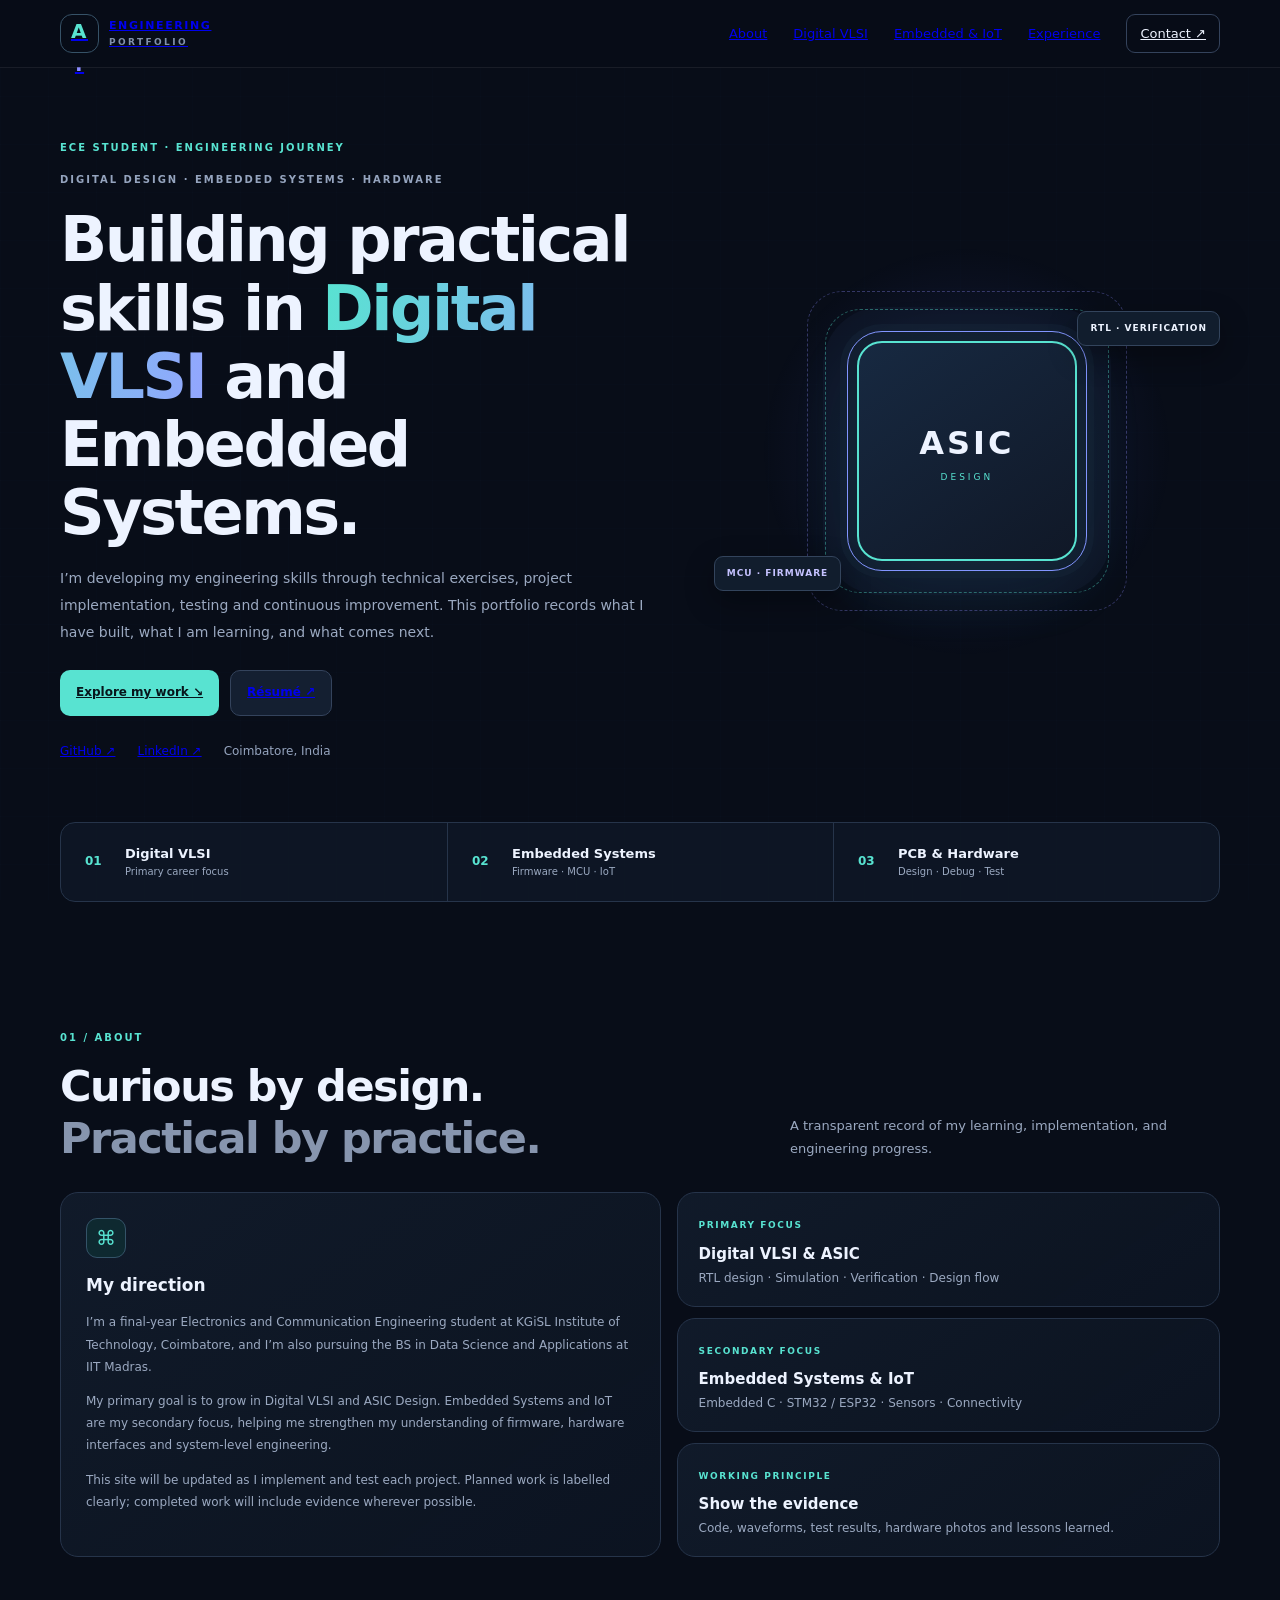
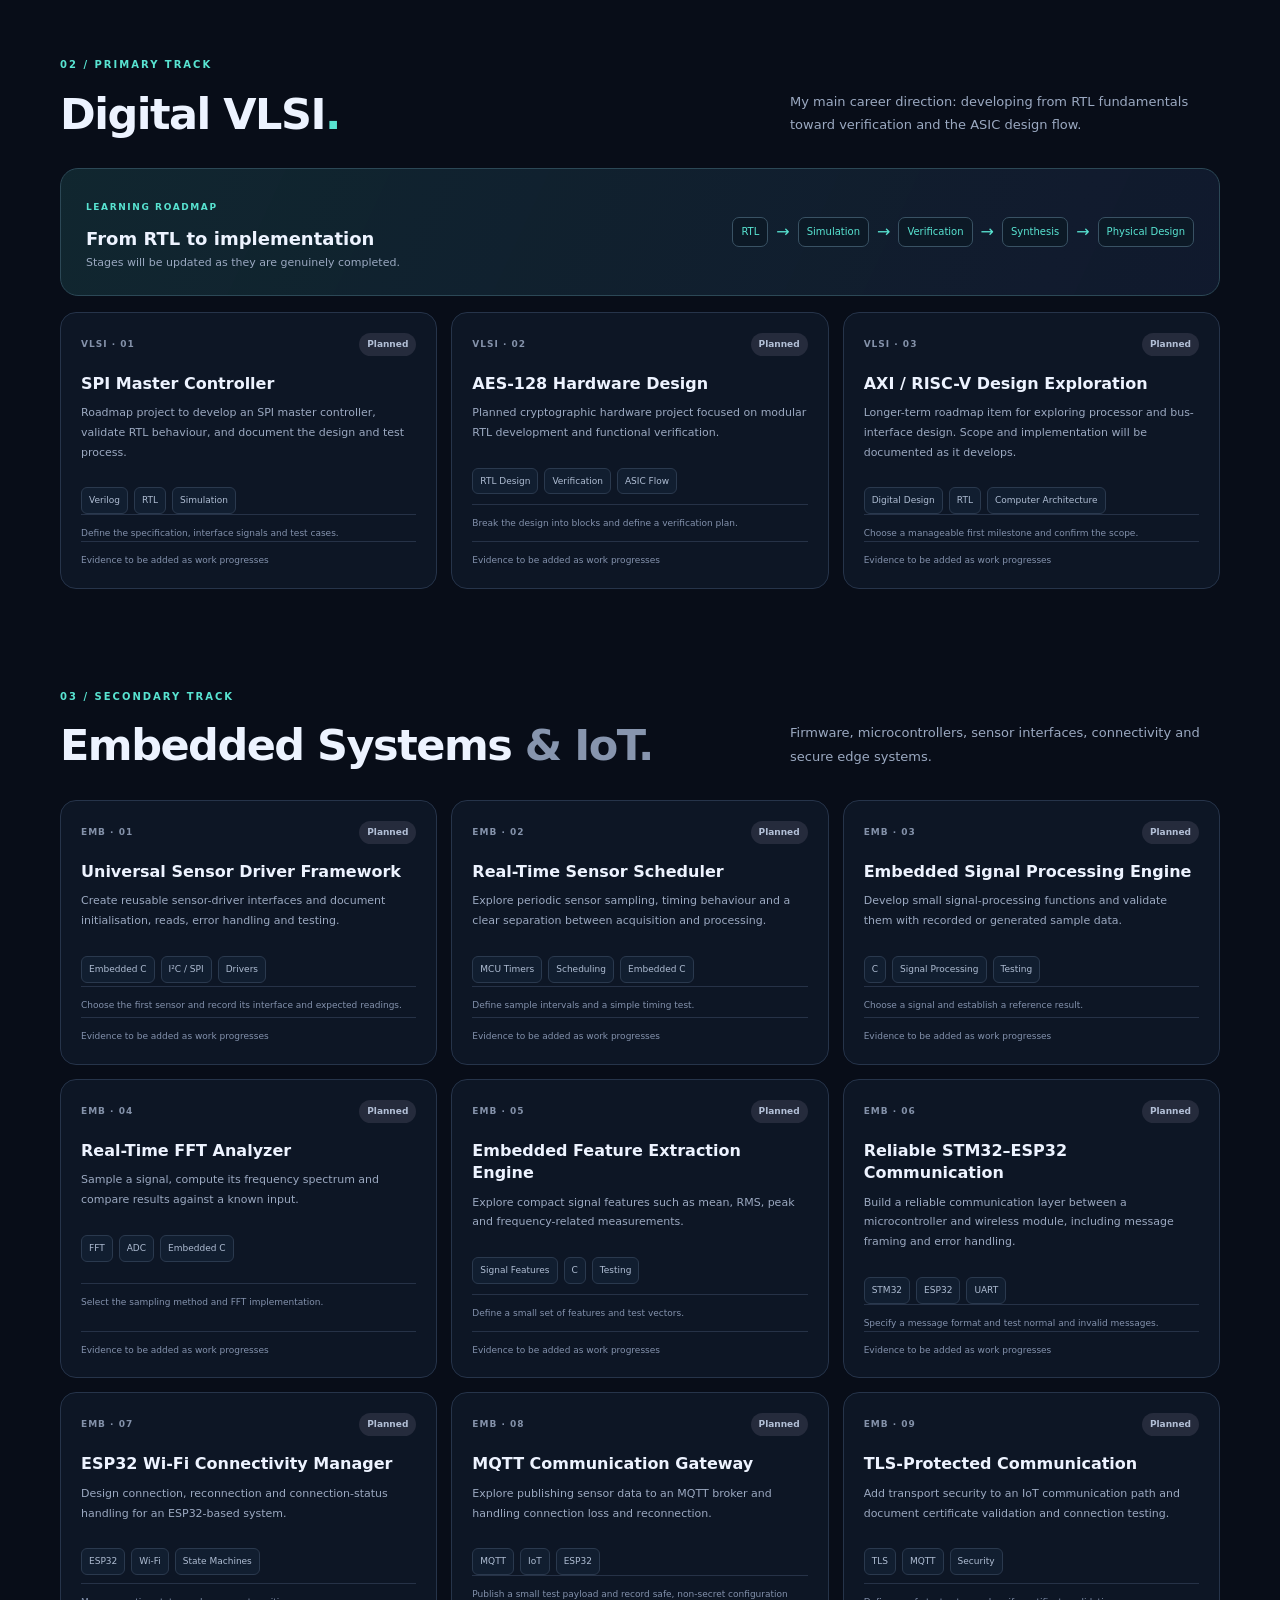
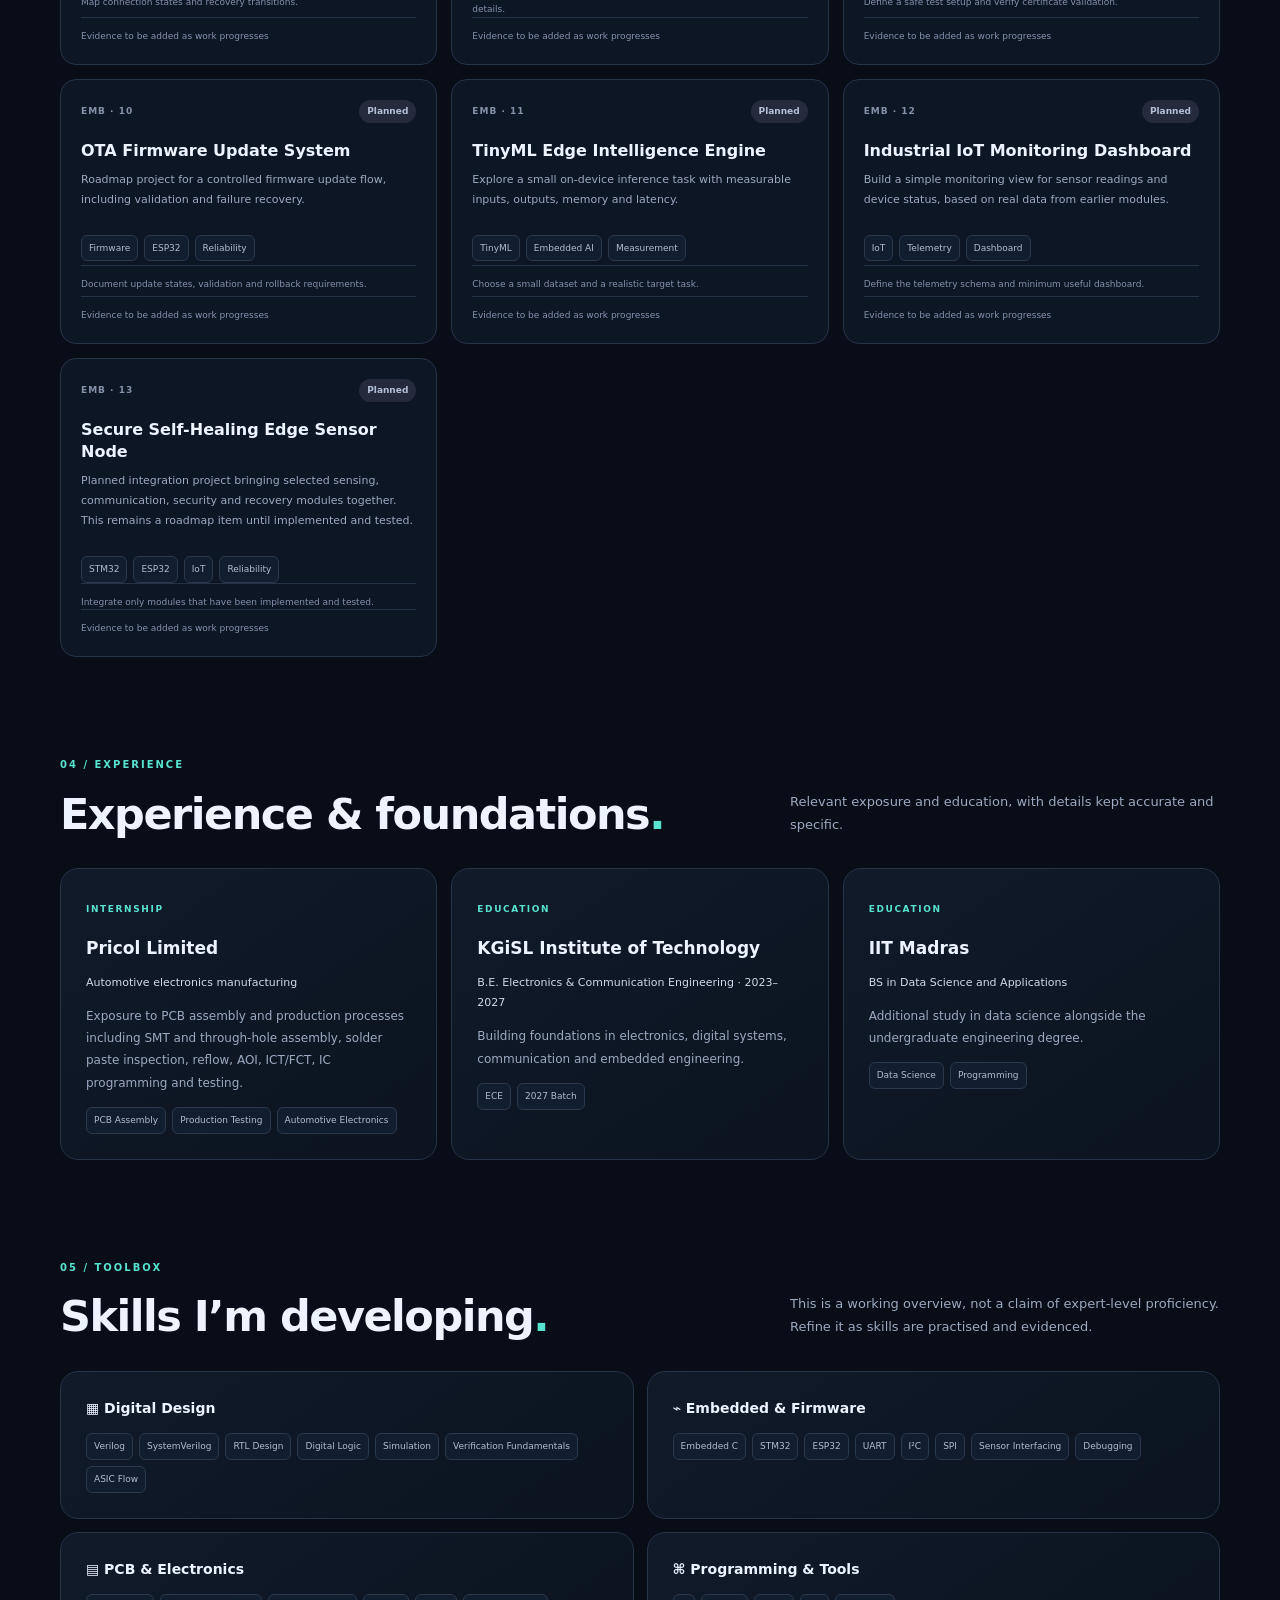
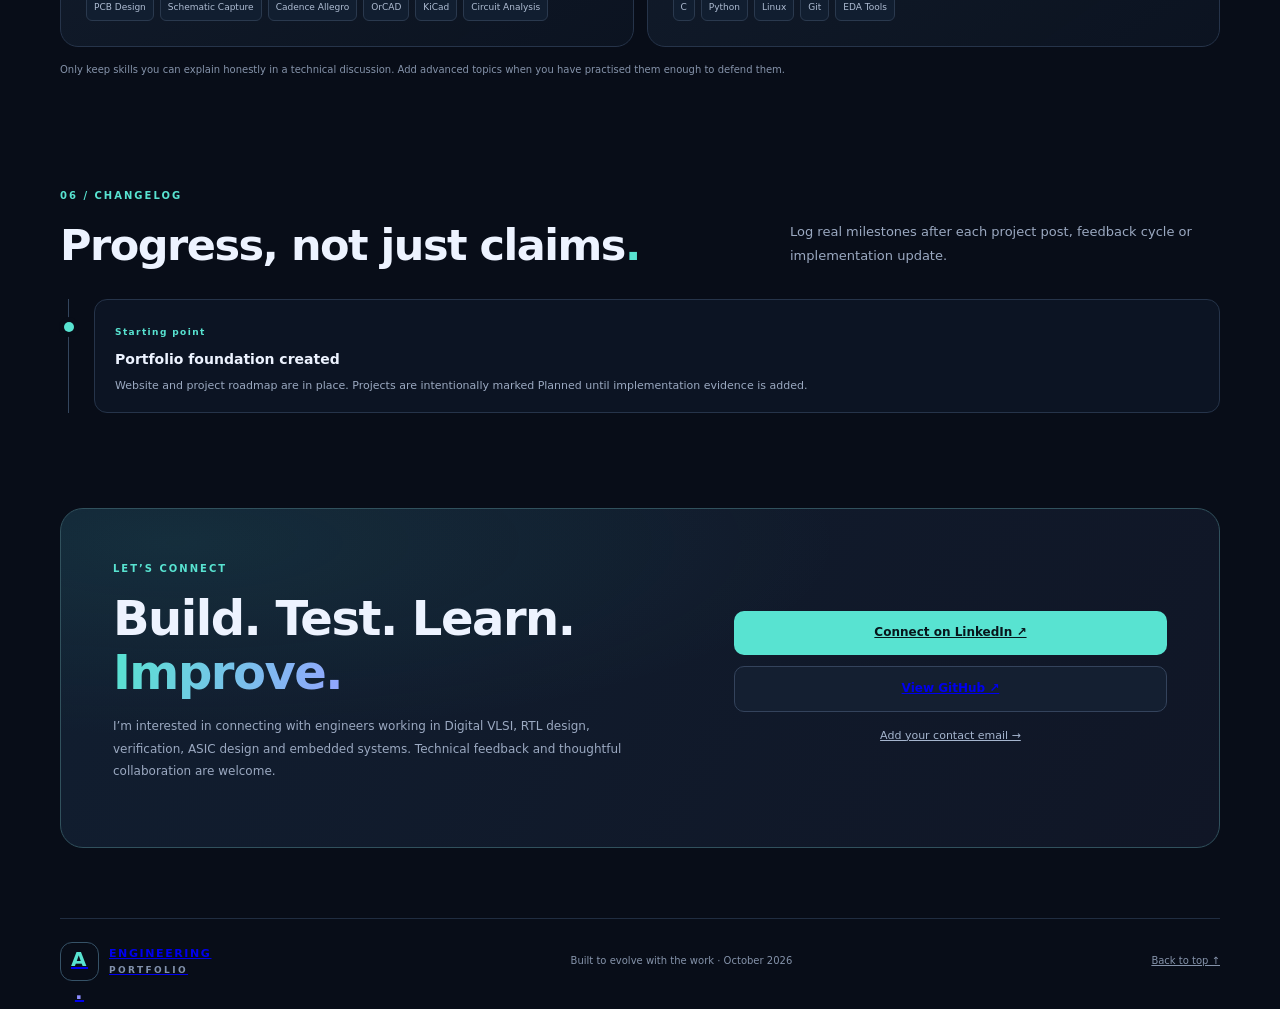
==== index.html @ c4300332 "Add files via upload" ====
<!doctype html>
<html lang="en">
<head>
<meta charset="utf-8"><meta name="viewport" content="width=device-width, initial-scale=1">
<meta name="description" content="Engineering portfolio focused on Digital VLSI, ASIC design, Embedded Systems and IoT.">
<meta name="theme-color" content="#080d18"><title>Engineering Portfolio | Digital VLSI & Embedded Systems</title>
<link rel="stylesheet" href="styles.css">
</head>
<body>
<div class="grid-bg"></div>
<header class="header"><a class="brand" href="#home"><span class="logo">A<span>.</span></span><span>ENGINEERING<small>PORTFOLIO</small></span></a>
<button id="menuToggle" aria-label="Toggle navigation">☰</button><nav id="nav"><a href="#about">About</a><a href="#vlsi">Digital VLSI</a><a href="#embedded">Embedded & IoT</a><a href="#experience">Experience</a><a href="#contact" class="nav-cta">Contact ↗</a></nav></header>
<main>
<section class="hero wrap" id="home"><div><p class="eyebrow">ECE STUDENT · ENGINEERING JOURNEY</p><p class="kicker">DIGITAL DESIGN · EMBEDDED SYSTEMS · HARDWARE</p>
<h1>Building practical skills in <em>Digital VLSI</em> and Embedded Systems.</h1>
<p class="lead">I’m developing my engineering skills through technical exercises, project implementation, testing and continuous improvement. This portfolio records what I have built, what I am learning, and what comes next.</p>
<div class="actions"><a class="btn primary" href="#vlsi">Explore my work ↘</a><a class="btn secondary" id="resume" href="#">Résumé ↗</a></div>
<div class="links"><a id="github" href="#">GitHub ↗</a><a id="linkedin" href="#">LinkedIn ↗</a><span>Coimbatore, India</span></div></div>
<div class="chip-art"><div class="halo"></div><div class="chip"><span>ASIC</span><small>DESIGN</small></div><i class="float f1">RTL · VERIFICATION</i><i class="float f2">MCU · FIRMWARE</i></div></section>
<section class="focus wrap"><div><b>01</b><strong>Digital VLSI</strong><small>Primary career focus</small></div><div><b>02</b><strong>Embedded Systems</strong><small>Firmware · MCU · IoT</small></div><div><b>03</b><strong>PCB & Hardware</strong><small>Design · Debug · Test</small></div></section>
<section class="section wrap" id="about"><div class="heading"><div><p class="eyebrow">01 / ABOUT</p><h2>Curious by design.<br><span>Practical by practice.</span></h2></div><p>A transparent record of my learning, implementation, and engineering progress.</p></div>
<div class="about-grid"><article class="panel"><div class="icon">⌘</div><h3>My direction</h3><p>I’m a final-year Electronics and Communication Engineering student at KGiSL Institute of Technology, Coimbatore, and I’m also pursuing the BS in Data Science and Applications at IIT Madras.</p><p>My primary goal is to grow in Digital VLSI and ASIC Design. Embedded Systems and IoT are my secondary focus, helping me strengthen my understanding of firmware, hardware interfaces and system-level engineering.</p><p>This site will be updated as I implement and test each project. Planned work is labelled clearly; completed work will include evidence wherever possible.</p></article>
<div class="stack"><article class="panel mini"><small>PRIMARY FOCUS</small><h3>Digital VLSI & ASIC</h3><p>RTL design · Simulation · Verification · Design flow</p></article><article class="panel mini"><small>SECONDARY FOCUS</small><h3>Embedded Systems & IoT</h3><p>Embedded C · STM32 / ESP32 · Sensors · Connectivity</p></article><article class="panel mini"><small>WORKING PRINCIPLE</small><h3>Show the evidence</h3><p>Code, waveforms, test results, hardware photos and lessons learned.</p></article></div></div></section>
<section class="section wrap" id="vlsi"><div class="heading"><div><p class="eyebrow">02 / PRIMARY TRACK</p><h2>Digital VLSI<span class="accent">.</span></h2></div><p>My main career direction: developing from RTL fundamentals toward verification and the ASIC design flow.</p></div>
<div class="banner"><div><small>LEARNING ROADMAP</small><h3>From RTL to implementation</h3><p>Stages will be updated as they are genuinely completed.</p></div><div class="flow"><span>RTL</span> → <span>Simulation</span> → <span>Verification</span> → <span>Synthesis</span> → <span>Physical Design</span></div></div><div class="cards" id="vlsiProjects"></div></section>
<section class="section wrap" id="embedded"><div class="heading"><div><p class="eyebrow">03 / SECONDARY TRACK</p><h2>Embedded Systems <span>& IoT.</span></h2></div><p>Firmware, microcontrollers, sensor interfaces, connectivity and secure edge systems.</p></div><div class="cards" id="embeddedProjects"></div></section>
<section class="section wrap" id="experience"><div class="heading"><div><p class="eyebrow">04 / EXPERIENCE</p><h2>Experience & foundations<span class="accent">.</span></h2></div><p>Relevant exposure and education, with details kept accurate and specific.</p></div>
<div class="cards experience"><article class="panel"><small class="tagline">INTERNSHIP</small><h3>Pricol Limited</h3><p class="role">Automotive electronics manufacturing</p><p>Exposure to PCB assembly and production processes including SMT and through-hole assembly, solder paste inspection, reflow, AOI, ICT/FCT, IC programming and testing.</p><div class="tags"><span>PCB Assembly</span><span>Production Testing</span><span>Automotive Electronics</span></div></article>
<article class="panel"><small class="tagline">EDUCATION</small><h3>KGiSL Institute of Technology</h3><p class="role">B.E. Electronics & Communication Engineering · 2023–2027</p><p>Building foundations in electronics, digital systems, communication and embedded engineering.</p><div class="tags"><span>ECE</span><span>2027 Batch</span></div></article>
<article class="panel"><small class="tagline">EDUCATION</small><h3>IIT Madras</h3><p class="role">BS in Data Science and Applications</p><p>Additional study in data science alongside the undergraduate engineering degree.</p><div class="tags"><span>Data Science</span><span>Programming</span></div></article></div></section>
<section class="section wrap" id="skills"><div class="heading"><div><p class="eyebrow">05 / TOOLBOX</p><h2>Skills I’m developing<span class="accent">.</span></h2></div><p>This is a working overview, not a claim of expert-level proficiency. Refine it as skills are practised and evidenced.</p></div>
<div class="skills"><article class="panel"><h3>▦ Digital Design</h3><div class="tags"><span>Verilog</span><span>SystemVerilog</span><span>RTL Design</span><span>Digital Logic</span><span>Simulation</span><span>Verification Fundamentals</span><span>ASIC Flow</span></div></article><article class="panel"><h3>⌁ Embedded & Firmware</h3><div class="tags"><span>Embedded C</span><span>STM32</span><span>ESP32</span><span>UART</span><span>I²C</span><span>SPI</span><span>Sensor Interfacing</span><span>Debugging</span></div></article><article class="panel"><h3>▤ PCB & Electronics</h3><div class="tags"><span>PCB Design</span><span>Schematic Capture</span><span>Cadence Allegro</span><span>OrCAD</span><span>KiCad</span><span>Circuit Analysis</span></div></article><article class="panel"><h3>⌘ Programming & Tools</h3><div class="tags"><span>C</span><span>Python</span><span>Linux</span><span>Git</span><span>EDA Tools</span></div></article></div><p class="note">Only keep skills you can explain honestly in a technical discussion. Add advanced topics when you have practised them enough to defend them.</p></section>
<section class="section wrap" id="updates"><div class="heading"><div><p class="eyebrow">06 / CHANGELOG</p><h2>Progress, not just claims<span class="accent">.</span></h2></div><p>Log real milestones after each project post, feedback cycle or implementation update.</p></div><div id="timeline" class="timeline"></div></section>
<section class="wrap contact" id="contact"><div><p class="eyebrow">LET’S CONNECT</p><h2>Build. Test. Learn.<br><em>Improve.</em></h2><p>I’m interested in connecting with engineers working in Digital VLSI, RTL design, verification, ASIC design and embedded systems. Technical feedback and thoughtful collaboration are welcome.</p></div><div class="contact-actions"><a class="btn primary" id="contactLinkedin" href="#">Connect on LinkedIn ↗</a><a class="btn secondary" id="contactGithub" href="#">View GitHub ↗</a><a id="email" href="#">Add your contact email →</a></div></section>
</main><footer class="footer wrap"><a class="brand" href="#home"><span class="logo">A<span>.</span></span><span>ENGINEERING<small>PORTFOLIO</small></span></a><p>Built to evolve with the work · <span id="lastUpdated">October 2026</span></p><a href="#home">Back to top ↑</a></footer>
<script src="data.js"></script><script src="script.js"></script></body></html>
---- styles.css ----
:root{--bg:#080d18;--panel:#101827;--line:#26344a;--text:#edf3ff;--muted:#9ba9c1;--teal:#58e3d1;--purple:#8c8cff;--max:1160px}*{box-sizing:border-box}html{scroll-behavior:smooth;scroll-padding-top:85px}body{margin:0;background:var(--bg);color:var(--text);font-family:Inter,system-ui,-apple-system,"Segoe UI",sans-serif;line-height:1.65}.grid-bg{position:fixed;inset:0;z-index:-1;opacity:.16;pointer-events:none;background-image:linear-gradient(#6b89b41c 1px,transparent 1px),linear-gradient(90deg,#6b89b41c 1px,transparent 1px);background-size:48px 48px}.wrap{width:min(var(--max),calc(100% - 48px));margin:auto}.header{position:sticky;top:0;z-index:9;display:flex;justify-content:space-between;align-items:center;padding:14px max(24px,calc((100vw - var(--max))/2));background:#080d18e8;backdrop-filter:blur(16px);border-bottom:1px solid #ffffff12}.brand{display:flex;align-items:center;gap:10px;font-size:11px;font-weight:850;letter-spacing:1.6px}.brand small{display:block;font-size:9px;color:#8291ac;letter-spacing:2.4px}.logo{display:grid;place-items:center;width:39px;height:39px;border:1px solid #365267;border-radius:12px;color:var(--teal);font-size:20px}.logo span{color:var(--purple)}nav{display:flex;align-items:center;gap:26px;font-size:13px;color:#b7c3d8}nav a:hover,.links a:hover{color:var(--teal)}.nav-cta{border:1px solid #34435c;padding:8px 13px;border-radius:9px;color:var(--text)}#menuToggle{display:none;background:transparent;color:white;border:1px solid var(--line);padding:7px 10px;border-radius:8px}.hero{display:grid;grid-template-columns:1.1fr .9fr;align-items:center;gap:35px;padding-top:72px;padding-bottom:60px;min-height:590px}.eyebrow{font-size:10px;letter-spacing:2px;color:var(--teal);font-weight:850;margin:0 0 15px}.kicker{font-size:10px;letter-spacing:2px;color:#95a4be;font-weight:800}.hero h1{font-size:clamp(39px,5.2vw,62px);line-height:1.1;letter-spacing:-2.5px;margin:18px 0}.hero h1 em,.contact h2 em{font-style:normal;background:linear-gradient(100deg,var(--teal),#93a5ff);background-clip:text;color:transparent}.lead{font-size:14px;color:var(--muted);line-height:1.9;max-width:600px}.actions{display:flex;gap:11px;flex-wrap:wrap;margin-top:25px}.btn{display:inline-flex;justify-content:center;align-items:center;padding:12px 16px;border-radius:10px;font-size:12px;font-weight:800;transition:.2s}.btn:hover{transform:translateY(-2px)}.primary{background:var(--teal);color:#07151b}.secondary{border:1px solid #34435c;background:#141f31}.links{display:flex;gap:22px;flex-wrap:wrap;margin-top:26px;color:#95a4be;font-size:12px}.chip-art{min-height:370px;display:grid;place-items:center;position:relative}.halo{position:absolute;width:80%;aspect-ratio:1;border-radius:50%;background:radial-gradient(circle,#4bdccf20,#656fff0d 48%,transparent 72%)}.chip{position:relative;width:220px;height:220px;display:flex;align-items:center;justify-content:center;flex-direction:column;border:2px solid var(--teal);border-radius:25px;background:linear-gradient(145deg,#172941,#101827);box-shadow:0 0 0 17px #172a3a66,0 0 0 34px #15233b55,0 20px 70px #39d8c31c;outline:1px solid #8295ff;outline-offset:9px}.chip:before,.chip:after{content:"";position:absolute;inset:-34px;border:1px dashed #55e6d066;border-radius:35px}.chip:after{inset:-52px;border-color:#8c8cff55}.chip span{font-size:32px;font-weight:900;letter-spacing:3px}.chip small{font-size:9px;letter-spacing:3px;color:var(--teal)}.float{position:absolute;z-index:2;font-style:normal;background:#111d2d;border:1px solid #33445c;border-radius:9px;padding:9px 12px;font-size:9px;letter-spacing:1px;font-weight:850;box-shadow:0 10px 30px #0005}.f1{top:45px;right:0}.f2{bottom:45px;left:0;color:#c5c2ff}.focus{display:grid;grid-template-columns:repeat(3,1fr);border:1px solid var(--line);background:#0f1827d9;border-radius:15px;margin-bottom:28px}.focus>div{padding:20px 24px;display:grid;grid-template-columns:32px 1fr;align-items:center;column-gap:8px}.focus>div+div{border-left:1px solid var(--line)}.focus b{grid-row:span 2;color:var(--teal);font-size:12px}.focus strong{font-size:13px}.focus small{font-size:10px;color:var(--muted)}.section{padding-top:100px}.heading{display:flex;justify-content:space-between;align-items:end;gap:35px;margin-bottom:28px}.heading h2{font-size:clamp(30px,4vw,43px);letter-spacing:-1.5px;line-height:1.2;margin:0}.heading h2 span{color:#8795ae}.heading h2 .accent{color:var(--teal)}.heading>p{max-width:430px;font-size:13px;color:var(--muted);line-height:1.8;margin:0 0 4px}.about-grid{display:grid;grid-template-columns:1.05fr .95fr;gap:16px}.panel{border:1px solid var(--line);border-radius:18px;background:linear-gradient(145deg,#111b2bf7,#0c1421f5);padding:25px}.panel h3{font-size:17px;margin:13px 0 7px}.panel p{font-size:12px;color:var(--muted);line-height:1.85}.icon{width:40px;height:40px;display:grid;place-items:center;border:1px solid #345368;background:#0e2930;border-radius:11px;color:var(--teal);font-size:20px}.stack{display:grid;gap:11px}.mini{padding:17px 21px}.mini small,.banner small,.tagline{font-size:9px;letter-spacing:1.6px;color:var(--teal);font-weight:850}.mini h3{margin:5px 0 0;font-size:15px}.mini p{margin:0}.banner{display:flex;justify-content:space-between;align-items:center;gap:25px;padding:23px 25px;margin-bottom:16px;border:1px solid #2c4856;border-radius:18px;background:linear-gradient(115deg,#143139b8,#121b30e6)}.banner h3{margin:5px 0 0;font-size:18px}.banner p{font-size:11px;color:var(--muted);margin:0}.flow{display:flex;align-items:center;gap:8px;flex-wrap:wrap;justify-content:flex-end}.flow span{font-size:10px;border:1px solid #395264;background:#0c1926;border-radius:7px;padding:6px 8px}.flow{color:var(--teal)}.cards{display:grid;grid-template-columns:repeat(3,minmax(0,1fr));gap:14px}.project{display:flex;flex-direction:column;min-height:265px;padding:20px;border:1px solid var(--line);border-radius:16px;background:#0f1827e8}.project h3{font-size:16px;line-height:1.4;margin:17px 0 8px}.project p{font-size:11px;line-height:1.8;color:var(--muted);margin:0 0 12px}.project-top,.project-foot{display:flex;align-items:center;justify-content:space-between;gap:8px}.project-no{font-size:9px;color:#8492aa;letter-spacing:1px;font-weight:850}.status{font-size:9px;border-radius:30px;padding:4px 8px;font-weight:800;background:#252b3c;color:#b2bfd6;white-space:nowrap}.status-progress{background:#19333a;color:#79e5d5}.status-tested{background:#292744;color:#c0b5ff}.status-complete{background:#203627;color:#a5e7b3}.tags{display:flex;flex-wrap:wrap;gap:6px;margin-top:13px}.tags span{font-size:9px;padding:5px 7px;border:1px solid #2a394e;border-radius:6px;background:#111e30;color:#afbdd3}.project-foot{margin-top:auto;border-top:1px solid #263247;padding-top:11px;font-size:9px;color:#8392ad;align-items:flex-start}.project-foot a{color:var(--teal);font-weight:800}.experience .panel{min-height:250px}.role{color:#d1d9e8!important;font-size:11px!important}.skills{display:grid;grid-template-columns:repeat(2,1fr);gap:13px}.skills .panel h3{margin:0;font-size:14px}.note{font-size:10px;color:#8593aa;margin-top:15px}.timeline{border-left:1px solid #34465e;margin-left:8px;padding-left:25px;display:grid;gap:15px}.timeline-item{position:relative;border:1px solid var(--line);border-radius:13px;background:#0f1827c9;padding:17px 20px}.timeline-item:before{content:"";position:absolute;left:-31px;top:22px;width:10px;height:10px;border-radius:50%;background:var(--teal);box-shadow:0 0 0 5px var(--bg)}.timeline-date{font-size:9px;letter-spacing:1.4px;color:var(--teal);font-weight:850}.timeline-item h3{font-size:14px;margin:5px 0}.timeline-item p{font-size:11px;color:var(--muted);margin:0}.timeline-item a{color:var(--teal)}.contact{margin-top:95px;margin-bottom:70px;display:grid;grid-template-columns:1.15fr .85fr;align-items:center;gap:35px;padding:clamp(27px,5vw,52px);border:1px solid #31515d;border-radius:23px;background:radial-gradient(ellipse at 10% 10%,#35aaa01e,transparent 45%),linear-gradient(120deg,#111e30,#101626)}.contact h2{font-size:clamp(34px,4vw,48px);line-height:1.12;letter-spacing:-1.5px;margin:0 0 15px}.contact p:not(.eyebrow){font-size:12px;color:var(--muted);line-height:1.9;max-width:540px}.contact-actions{display:grid;gap:11px;text-align:center}.contact-actions>a:last-child{font-size:11px;color:#a5b5ce;margin-top:4px}.footer{display:flex;align-items:center;justify-content:space-between;gap:18px;padding-top:23px;padding-bottom:26px;border-top:1px solid #202d41}.footer p,.footer>a:last-child{font-size:10px;color:#8593aa}
@media(max-width:900px){.hero{grid-template-columns:1fr .8fr}.hero h1{font-size:47px}.cards{grid-template-columns:repeat(2,minmax(0,1fr))}.heading{align-items:flex-start;flex-direction:column;gap:12px}.banner{align-items:flex-start;flex-direction:column}.flow{justify-content:flex-start}.experience .panel{min-height:0}}
@media(max-width:680px){.wrap{width:calc(100% - 32px)}.header{padding:12px 16px}#menuToggle{display:block}nav{display:none;position:absolute;top:65px;left:0;right:0;background:#0c1422;padding:18px 20px 22px;border-bottom:1px solid var(--line);flex-direction:column;align-items:stretch;gap:16px}nav.open{display:flex}.nav-cta{text-align:center}.hero{grid-template-columns:1fr;padding-top:45px;gap:5px}.hero h1{font-size:clamp(39px,11vw,52px);letter-spacing:-1.7px}.chip-art{grid-row:1;min-height:285px}.chip{width:155px;height:155px;border-radius:20px}.chip span{font-size:24px}.chip:before{inset:-25px}.chip:after{inset:-39px}.f1{top:24px}.f2{bottom:23px}.focus{grid-template-columns:1fr}.focus>div{padding:14px 18px}.focus>div+div{border-left:0;border-top:1px solid var(--line)}.section{padding-top:73px}.heading h2{font-size:34px}.about-grid,.skills,.contact{grid-template-columns:1fr}.cards{grid-template-columns:1fr}.project{min-height:225px}.contact{margin-top:70px;margin-bottom:45px}.footer{flex-wrap:wrap;align-items:flex-start}.footer p{order:3;width:100%;margin:0}}
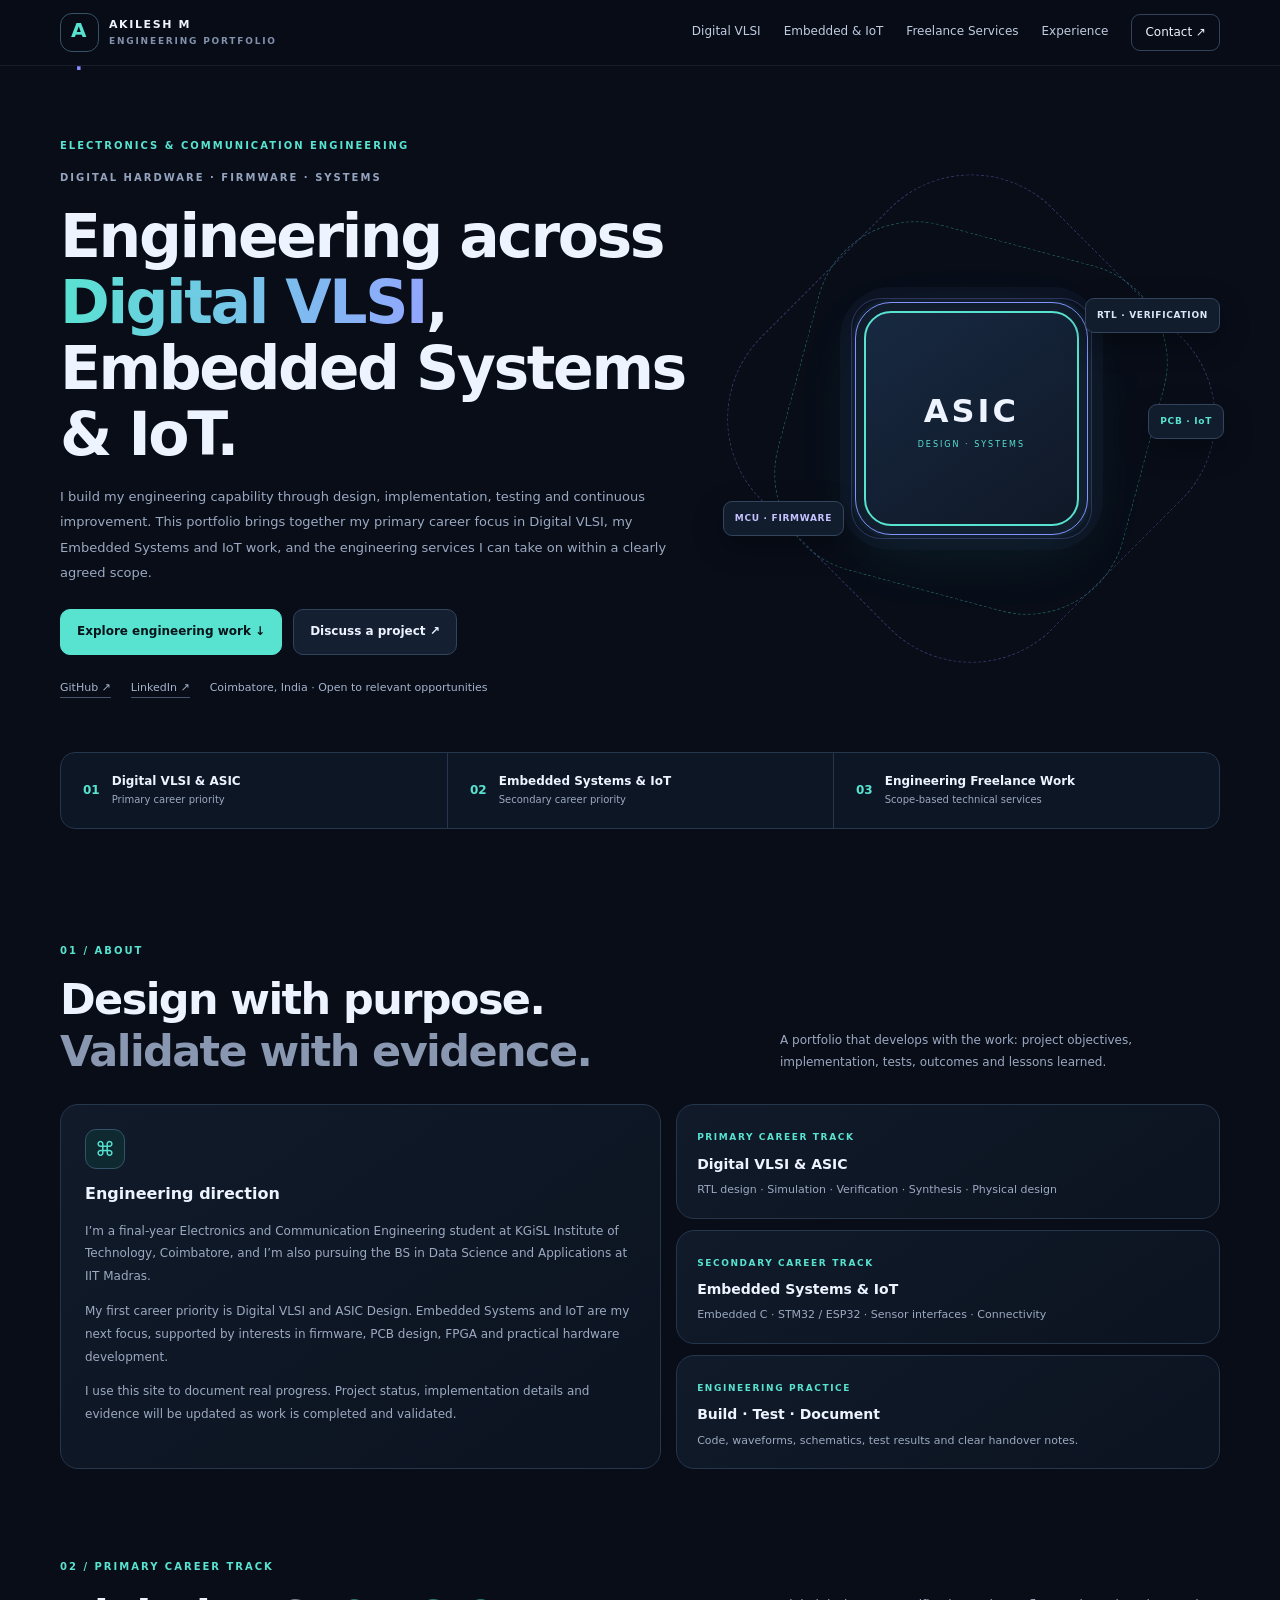
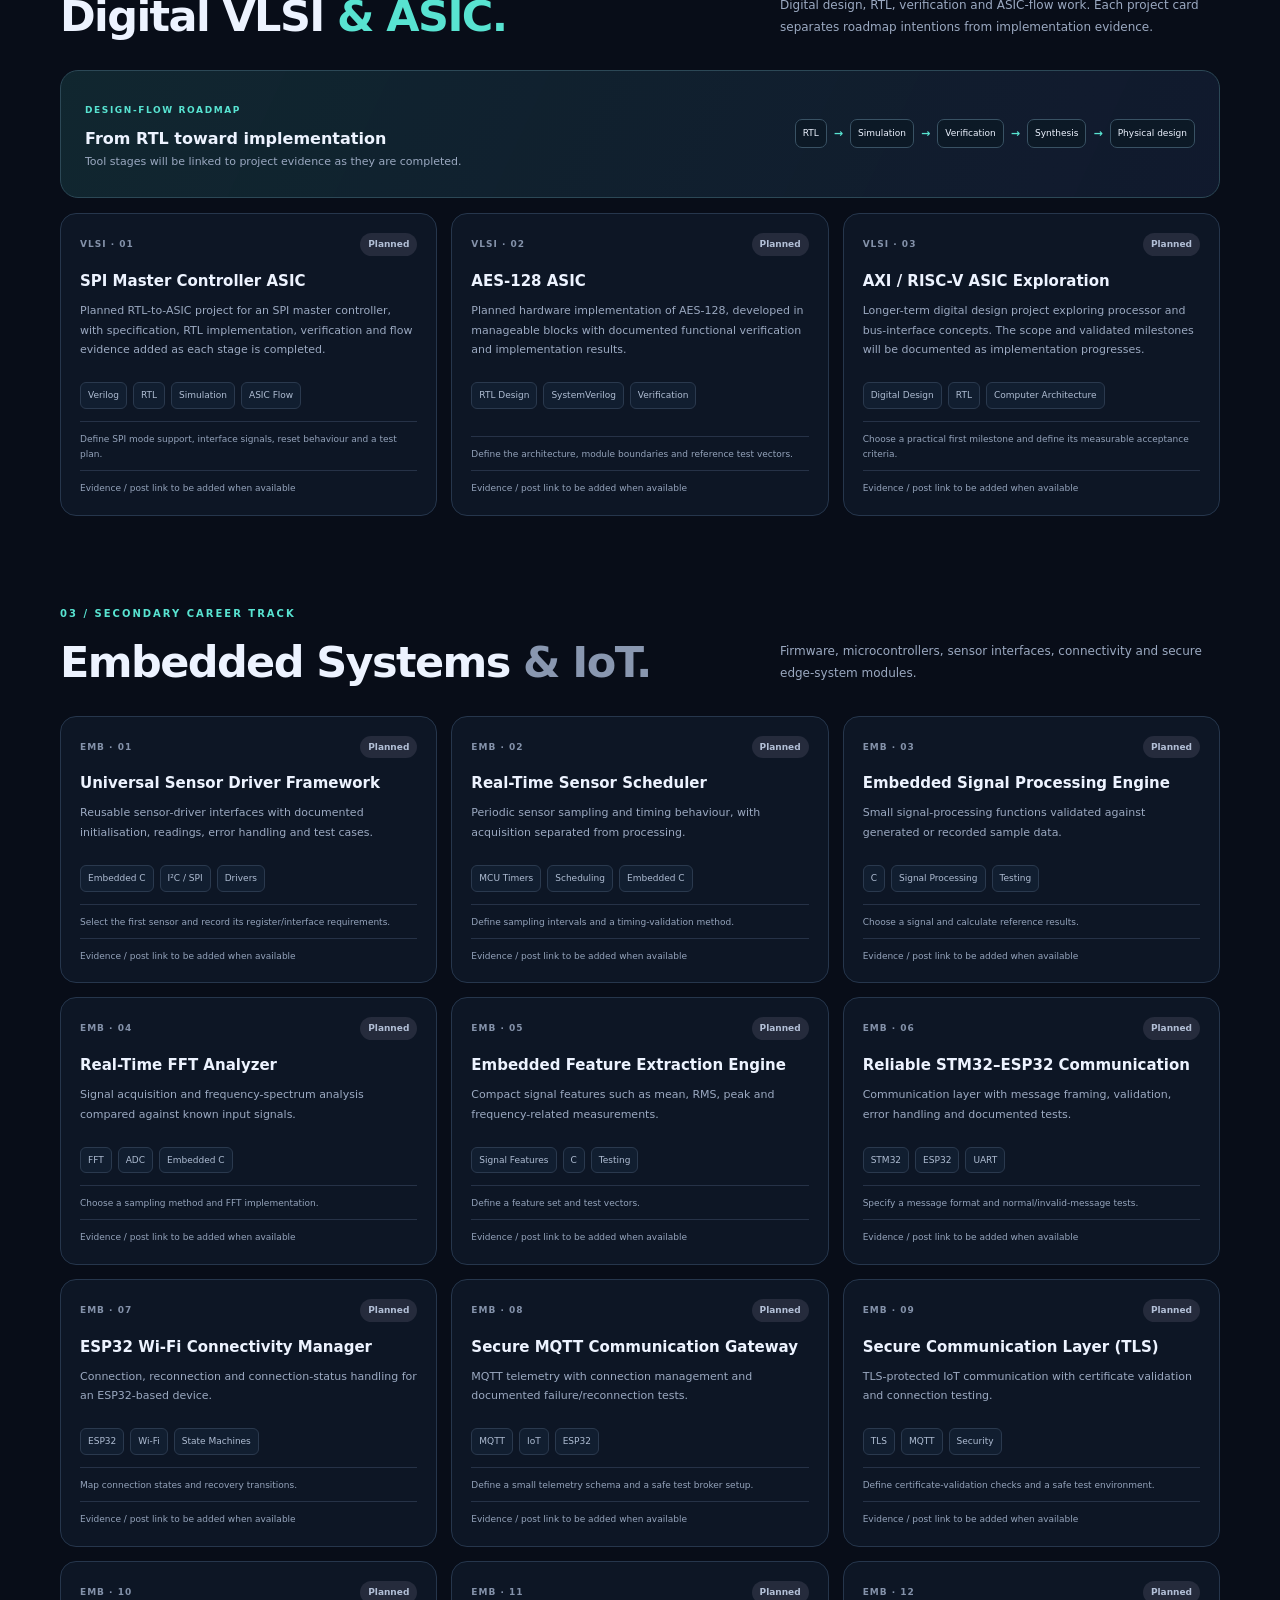
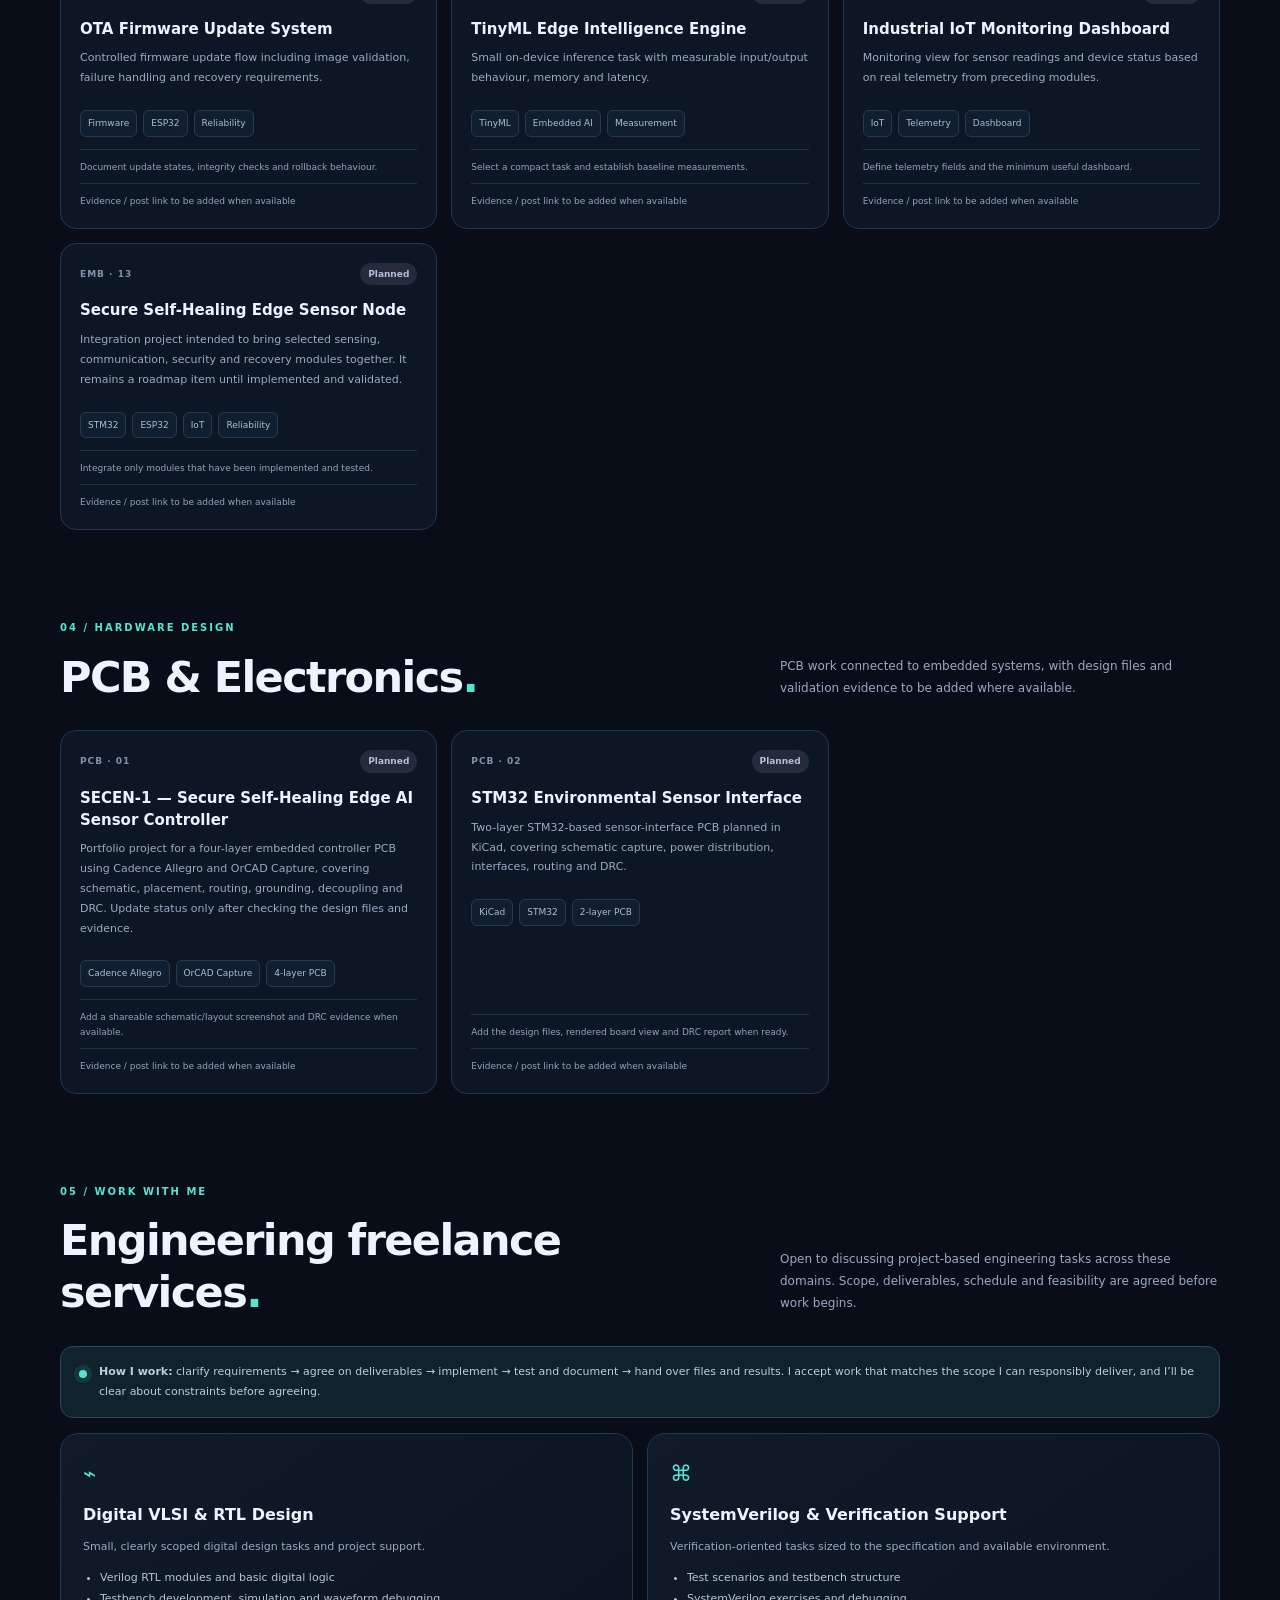
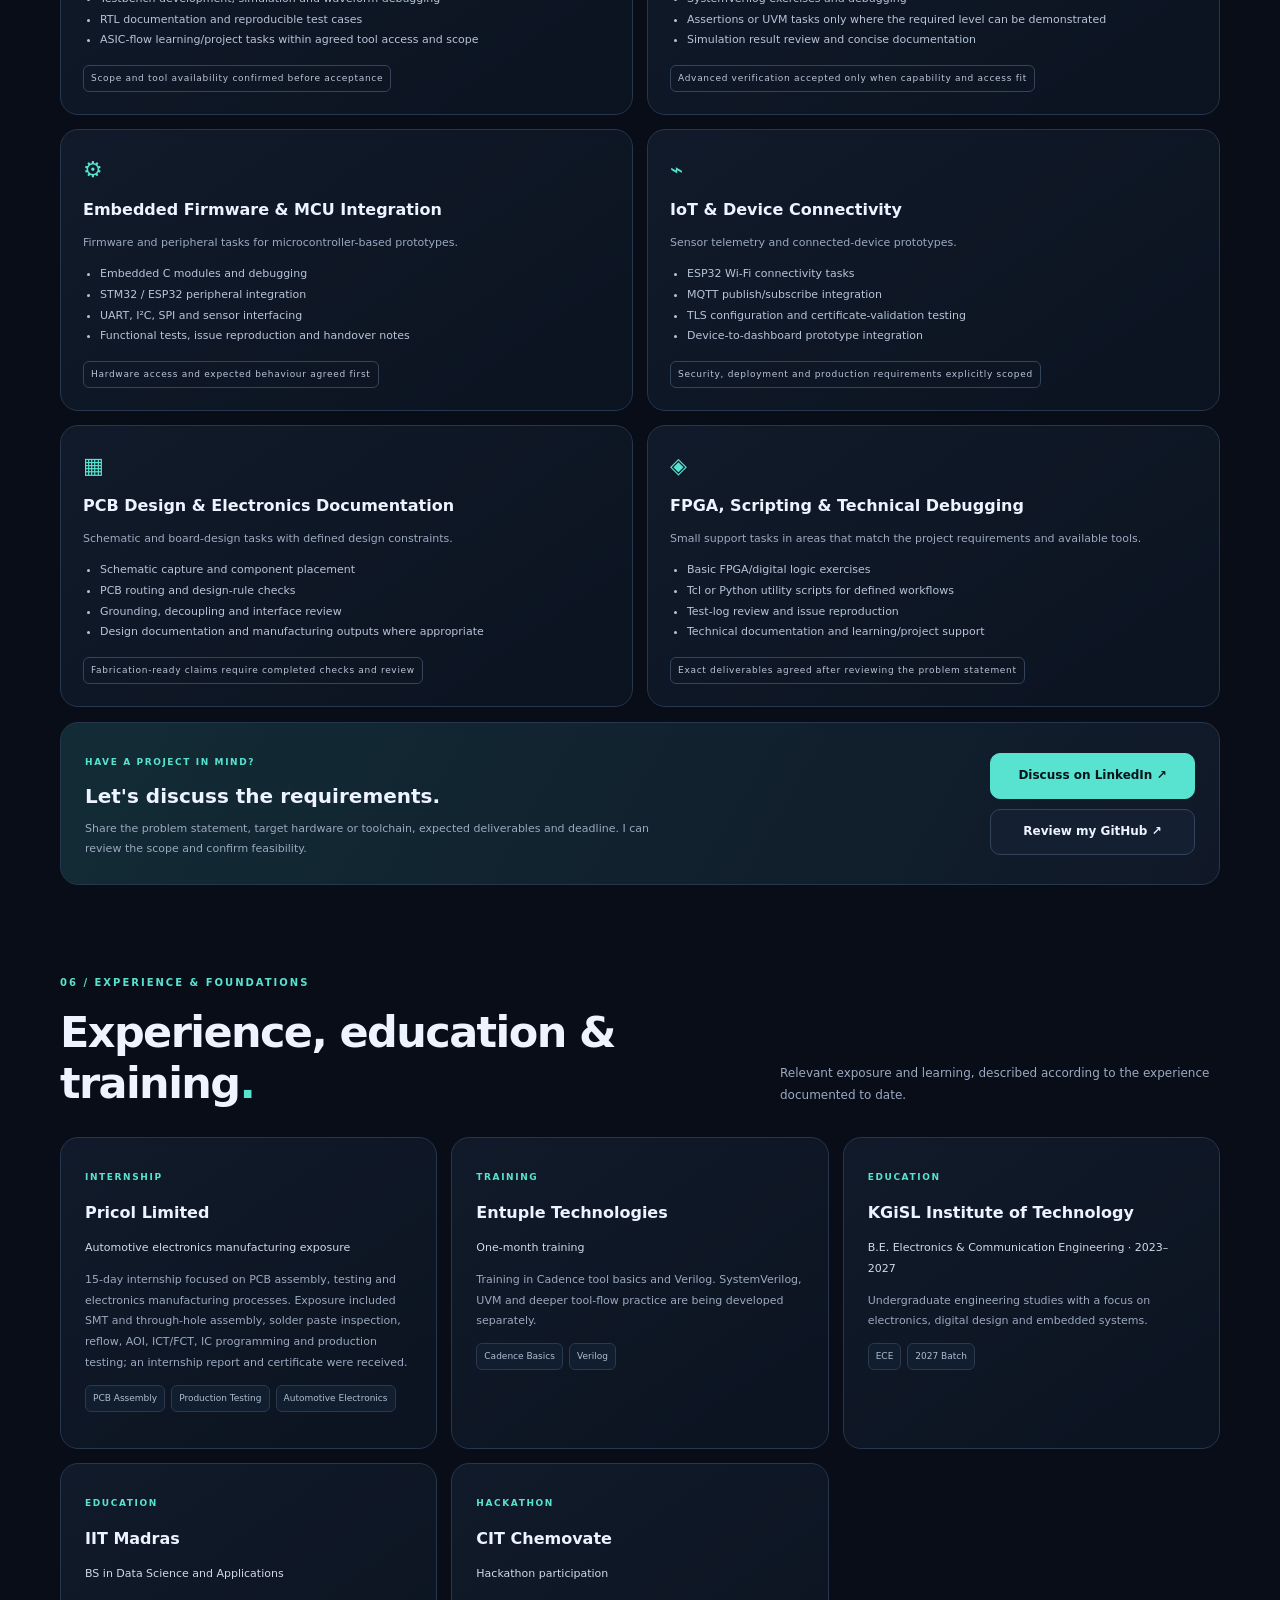
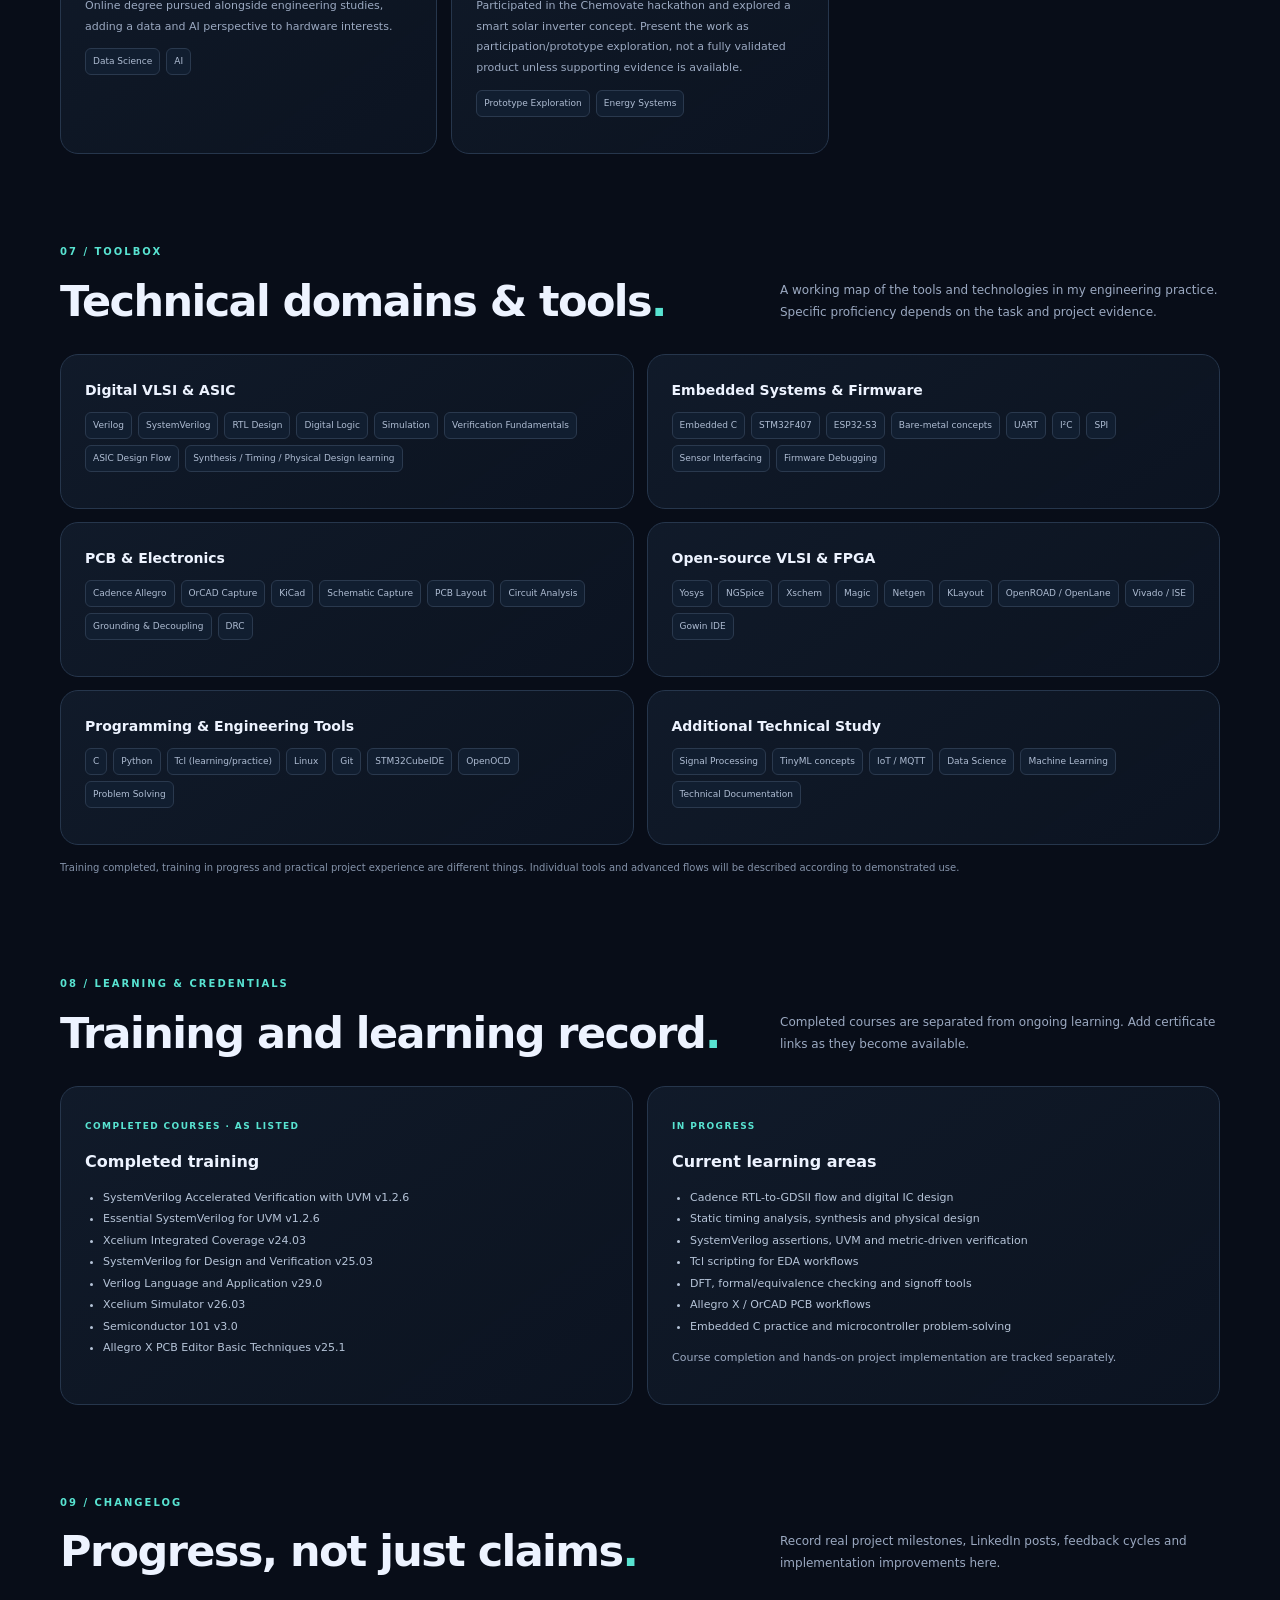
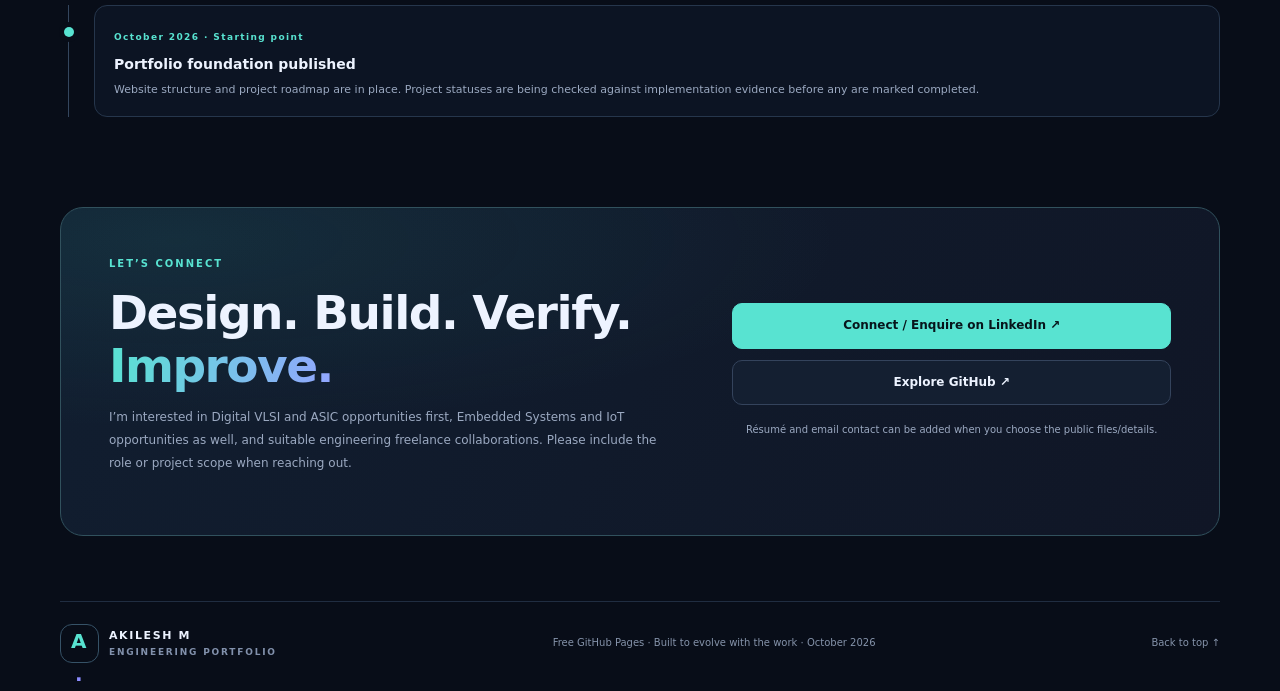
==== commit 85bf9d44: "Add files via upload" ====
--- a/index.html
+++ b/index.html
@@ -1,36 +1,137 @@
 <!doctype html>
 <html lang="en">
 <head>
-<meta charset="utf-8"><meta name="viewport" content="width=device-width, initial-scale=1">
-<meta name="description" content="Engineering portfolio focused on Digital VLSI, ASIC design, Embedded Systems and IoT.">
-<meta name="theme-color" content="#080d18"><title>Engineering Portfolio | Digital VLSI & Embedded Systems</title>
-<link rel="stylesheet" href="styles.css">
+  <meta charset="utf-8">
+  <meta name="viewport" content="width=device-width, initial-scale=1">
+  <meta name="description" content="Akilesh's engineering portfolio: Digital VLSI and ASIC design, Embedded Systems and IoT, PCB design, and engineering freelance services.">
+  <meta name="theme-color" content="#080d18">
+  <title>Akilesh M | Digital VLSI, Embedded Systems & Engineering</title>
+  <link rel="icon" href="assets/favicon.svg" type="image/svg+xml">
+  <link rel="stylesheet" href="styles.css">
 </head>
 <body>
-<div class="grid-bg"></div>
-<header class="header"><a class="brand" href="#home"><span class="logo">A<span>.</span></span><span>ENGINEERING<small>PORTFOLIO</small></span></a>
-<button id="menuToggle" aria-label="Toggle navigation">☰</button><nav id="nav"><a href="#about">About</a><a href="#vlsi">Digital VLSI</a><a href="#embedded">Embedded & IoT</a><a href="#experience">Experience</a><a href="#contact" class="nav-cta">Contact ↗</a></nav></header>
-<main>
-<section class="hero wrap" id="home"><div><p class="eyebrow">ECE STUDENT · ENGINEERING JOURNEY</p><p class="kicker">DIGITAL DESIGN · EMBEDDED SYSTEMS · HARDWARE</p>
-<h1>Building practical skills in <em>Digital VLSI</em> and Embedded Systems.</h1>
-<p class="lead">I’m developing my engineering skills through technical exercises, project implementation, testing and continuous improvement. This portfolio records what I have built, what I am learning, and what comes next.</p>
-<div class="actions"><a class="btn primary" href="#vlsi">Explore my work ↘</a><a class="btn secondary" id="resume" href="#">Résumé ↗</a></div>
-<div class="links"><a id="github" href="#">GitHub ↗</a><a id="linkedin" href="#">LinkedIn ↗</a><span>Coimbatore, India</span></div></div>
-<div class="chip-art"><div class="halo"></div><div class="chip"><span>ASIC</span><small>DESIGN</small></div><i class="float f1">RTL · VERIFICATION</i><i class="float f2">MCU · FIRMWARE</i></div></section>
-<section class="focus wrap"><div><b>01</b><strong>Digital VLSI</strong><small>Primary career focus</small></div><div><b>02</b><strong>Embedded Systems</strong><small>Firmware · MCU · IoT</small></div><div><b>03</b><strong>PCB & Hardware</strong><small>Design · Debug · Test</small></div></section>
-<section class="section wrap" id="about"><div class="heading"><div><p class="eyebrow">01 / ABOUT</p><h2>Curious by design.<br><span>Practical by practice.</span></h2></div><p>A transparent record of my learning, implementation, and engineering progress.</p></div>
-<div class="about-grid"><article class="panel"><div class="icon">⌘</div><h3>My direction</h3><p>I’m a final-year Electronics and Communication Engineering student at KGiSL Institute of Technology, Coimbatore, and I’m also pursuing the BS in Data Science and Applications at IIT Madras.</p><p>My primary goal is to grow in Digital VLSI and ASIC Design. Embedded Systems and IoT are my secondary focus, helping me strengthen my understanding of firmware, hardware interfaces and system-level engineering.</p><p>This site will be updated as I implement and test each project. Planned work is labelled clearly; completed work will include evidence wherever possible.</p></article>
-<div class="stack"><article class="panel mini"><small>PRIMARY FOCUS</small><h3>Digital VLSI & ASIC</h3><p>RTL design · Simulation · Verification · Design flow</p></article><article class="panel mini"><small>SECONDARY FOCUS</small><h3>Embedded Systems & IoT</h3><p>Embedded C · STM32 / ESP32 · Sensors · Connectivity</p></article><article class="panel mini"><small>WORKING PRINCIPLE</small><h3>Show the evidence</h3><p>Code, waveforms, test results, hardware photos and lessons learned.</p></article></div></div></section>
-<section class="section wrap" id="vlsi"><div class="heading"><div><p class="eyebrow">02 / PRIMARY TRACK</p><h2>Digital VLSI<span class="accent">.</span></h2></div><p>My main career direction: developing from RTL fundamentals toward verification and the ASIC design flow.</p></div>
-<div class="banner"><div><small>LEARNING ROADMAP</small><h3>From RTL to implementation</h3><p>Stages will be updated as they are genuinely completed.</p></div><div class="flow"><span>RTL</span> → <span>Simulation</span> → <span>Verification</span> → <span>Synthesis</span> → <span>Physical Design</span></div></div><div class="cards" id="vlsiProjects"></div></section>
-<section class="section wrap" id="embedded"><div class="heading"><div><p class="eyebrow">03 / SECONDARY TRACK</p><h2>Embedded Systems <span>& IoT.</span></h2></div><p>Firmware, microcontrollers, sensor interfaces, connectivity and secure edge systems.</p></div><div class="cards" id="embeddedProjects"></div></section>
-<section class="section wrap" id="experience"><div class="heading"><div><p class="eyebrow">04 / EXPERIENCE</p><h2>Experience & foundations<span class="accent">.</span></h2></div><p>Relevant exposure and education, with details kept accurate and specific.</p></div>
-<div class="cards experience"><article class="panel"><small class="tagline">INTERNSHIP</small><h3>Pricol Limited</h3><p class="role">Automotive electronics manufacturing</p><p>Exposure to PCB assembly and production processes including SMT and through-hole assembly, solder paste inspection, reflow, AOI, ICT/FCT, IC programming and testing.</p><div class="tags"><span>PCB Assembly</span><span>Production Testing</span><span>Automotive Electronics</span></div></article>
-<article class="panel"><small class="tagline">EDUCATION</small><h3>KGiSL Institute of Technology</h3><p class="role">B.E. Electronics & Communication Engineering · 2023–2027</p><p>Building foundations in electronics, digital systems, communication and embedded engineering.</p><div class="tags"><span>ECE</span><span>2027 Batch</span></div></article>
-<article class="panel"><small class="tagline">EDUCATION</small><h3>IIT Madras</h3><p class="role">BS in Data Science and Applications</p><p>Additional study in data science alongside the undergraduate engineering degree.</p><div class="tags"><span>Data Science</span><span>Programming</span></div></article></div></section>
-<section class="section wrap" id="skills"><div class="heading"><div><p class="eyebrow">05 / TOOLBOX</p><h2>Skills I’m developing<span class="accent">.</span></h2></div><p>This is a working overview, not a claim of expert-level proficiency. Refine it as skills are practised and evidenced.</p></div>
-<div class="skills"><article class="panel"><h3>▦ Digital Design</h3><div class="tags"><span>Verilog</span><span>SystemVerilog</span><span>RTL Design</span><span>Digital Logic</span><span>Simulation</span><span>Verification Fundamentals</span><span>ASIC Flow</span></div></article><article class="panel"><h3>⌁ Embedded & Firmware</h3><div class="tags"><span>Embedded C</span><span>STM32</span><span>ESP32</span><span>UART</span><span>I²C</span><span>SPI</span><span>Sensor Interfacing</span><span>Debugging</span></div></article><article class="panel"><h3>▤ PCB & Electronics</h3><div class="tags"><span>PCB Design</span><span>Schematic Capture</span><span>Cadence Allegro</span><span>OrCAD</span><span>KiCad</span><span>Circuit Analysis</span></div></article><article class="panel"><h3>⌘ Programming & Tools</h3><div class="tags"><span>C</span><span>Python</span><span>Linux</span><span>Git</span><span>EDA Tools</span></div></article></div><p class="note">Only keep skills you can explain honestly in a technical discussion. Add advanced topics when you have practised them enough to defend them.</p></section>
-<section class="section wrap" id="updates"><div class="heading"><div><p class="eyebrow">06 / CHANGELOG</p><h2>Progress, not just claims<span class="accent">.</span></h2></div><p>Log real milestones after each project post, feedback cycle or implementation update.</p></div><div id="timeline" class="timeline"></div></section>
-<section class="wrap contact" id="contact"><div><p class="eyebrow">LET’S CONNECT</p><h2>Build. Test. Learn.<br><em>Improve.</em></h2><p>I’m interested in connecting with engineers working in Digital VLSI, RTL design, verification, ASIC design and embedded systems. Technical feedback and thoughtful collaboration are welcome.</p></div><div class="contact-actions"><a class="btn primary" id="contactLinkedin" href="#">Connect on LinkedIn ↗</a><a class="btn secondary" id="contactGithub" href="#">View GitHub ↗</a><a id="email" href="#">Add your contact email →</a></div></section>
-</main><footer class="footer wrap"><a class="brand" href="#home"><span class="logo">A<span>.</span></span><span>ENGINEERING<small>PORTFOLIO</small></span></a><p>Built to evolve with the work · <span id="lastUpdated">October 2026</span></p><a href="#home">Back to top ↑</a></footer>
-<script src="data.js"></script><script src="script.js"></script></body></html>+  <div class="grid-bg" aria-hidden="true"></div>
+  <header class="header">
+    <a class="brand" href="#home" aria-label="Akilesh Engineering Portfolio home">
+      <span class="logo">A<span>.</span></span>
+      <span>AKILESH M<small>ENGINEERING PORTFOLIO</small></span>
+    </a>
+    <button id="menuToggle" class="menu-toggle" aria-label="Toggle navigation" aria-expanded="false">☰</button>
+    <nav id="nav">
+      <a href="#vlsi">Digital VLSI</a>
+      <a href="#embedded">Embedded & IoT</a>
+      <a href="#services">Freelance Services</a>
+      <a href="#experience">Experience</a>
+      <a class="nav-cta" href="#contact">Contact ↗</a>
+    </nav>
+  </header>
+
+  <main>
+    <section class="hero wrap" id="home">
+      <div class="hero-copy">
+        <p class="eyebrow">ELECTRONICS & COMMUNICATION ENGINEERING</p>
+        <p class="kicker">DIGITAL HARDWARE · FIRMWARE · SYSTEMS</p>
+        <h1>Engineering across <em>Digital VLSI</em>, Embedded Systems & IoT.</h1>
+        <p class="lead">I build my engineering capability through design, implementation, testing and continuous improvement. This portfolio brings together my primary career focus in Digital VLSI, my Embedded Systems and IoT work, and the engineering services I can take on within a clearly agreed scope.</p>
+        <div class="actions">
+          <a class="btn primary" href="#vlsi">Explore engineering work ↓</a>
+          <a class="btn secondary" href="#services">Discuss a project ↗</a>
+        </div>
+        <div class="links">
+          <a href="https://github.com/Akilesh-10" target="_blank" rel="noreferrer">GitHub ↗</a>
+          <a href="https://www.linkedin.com/in/akilesh-m-b138642b8/" target="_blank" rel="noreferrer">LinkedIn ↗</a>
+          <span>Coimbatore, India · Open to relevant opportunities</span>
+        </div>
+      </div>
+      <div class="hero-visual" aria-label="Digital hardware and embedded systems illustration">
+        <div class="orbit orbit-one"></div><div class="orbit orbit-two"></div>
+        <div class="chip"><span>ASIC</span><small>DESIGN · SYSTEMS</small><div class="chip-pins"></div></div>
+        <div class="float f1">RTL · VERIFICATION</div>
+        <div class="float f2">MCU · FIRMWARE</div>
+        <div class="float f3">PCB · IoT</div>
+      </div>
+    </section>
+
+    <section class="priority wrap" aria-label="Focus areas">
+      <article><span class="number">01</span><div><strong>Digital VLSI & ASIC</strong><small>Primary career priority</small></div></article>
+      <article><span class="number">02</span><div><strong>Embedded Systems & IoT</strong><small>Secondary career priority</small></div></article>
+      <article><span class="number">03</span><div><strong>Engineering Freelance Work</strong><small>Scope-based technical services</small></div></article>
+    </section>
+
+    <section class="section wrap" id="about">
+      <div class="section-heading"><div><p class="eyebrow">01 / ABOUT</p><h2>Design with purpose.<br><span>Validate with evidence.</span></h2></div><p>A portfolio that develops with the work: project objectives, implementation, tests, outcomes and lessons learned.</p></div>
+      <div class="about-grid">
+        <article class="panel about-main">
+          <div class="icon-box">⌘</div>
+          <h3>Engineering direction</h3>
+          <p>I’m a final-year Electronics and Communication Engineering student at KGiSL Institute of Technology, Coimbatore, and I’m also pursuing the BS in Data Science and Applications at IIT Madras.</p>
+          <p>My first career priority is Digital VLSI and ASIC Design. Embedded Systems and IoT are my next focus, supported by interests in firmware, PCB design, FPGA and practical hardware development.</p>
+          <p>I use this site to document real progress. Project status, implementation details and evidence will be updated as work is completed and validated.</p>
+        </article>
+        <div class="stack">
+          <article class="panel mini"><small>PRIMARY CAREER TRACK</small><h3>Digital VLSI & ASIC</h3><p>RTL design · Simulation · Verification · Synthesis · Physical design</p></article>
+          <article class="panel mini"><small>SECONDARY CAREER TRACK</small><h3>Embedded Systems & IoT</h3><p>Embedded C · STM32 / ESP32 · Sensor interfaces · Connectivity</p></article>
+          <article class="panel mini"><small>ENGINEERING PRACTICE</small><h3>Build · Test · Document</h3><p>Code, waveforms, schematics, test results and clear handover notes.</p></article>
+        </div>
+      </div>
+    </section>
+
+    <section class="section wrap" id="vlsi">
+      <div class="section-heading"><div><p class="eyebrow">02 / PRIMARY CAREER TRACK</p><h2>Digital VLSI<span class="accent"> & ASIC.</span></h2></div><p>Digital design, RTL, verification and ASIC-flow work. Each project card separates roadmap intentions from implementation evidence.</p></div>
+      <div class="roadmap panel">
+        <div><small>DESIGN-FLOW ROADMAP</small><h3>From RTL toward implementation</h3><p>Tool stages will be linked to project evidence as they are completed.</p></div>
+        <div class="flow"><span>RTL</span><b>→</b><span>Simulation</span><b>→</b><span>Verification</span><b>→</b><span>Synthesis</span><b>→</b><span>Physical design</span></div>
+      </div>
+      <div class="cards" id="vlsiProjects"></div>
+    </section>
+
+    <section class="section wrap" id="embedded">
+      <div class="section-heading"><div><p class="eyebrow">03 / SECONDARY CAREER TRACK</p><h2>Embedded Systems <span>& IoT.</span></h2></div><p>Firmware, microcontrollers, sensor interfaces, connectivity and secure edge-system modules.</p></div>
+      <div class="cards" id="embeddedProjects"></div>
+    </section>
+
+    <section class="section wrap" id="pcb">
+      <div class="section-heading"><div><p class="eyebrow">04 / HARDWARE DESIGN</p><h2>PCB & Electronics<span class="accent">.</span></h2></div><p>PCB work connected to embedded systems, with design files and validation evidence to be added where available.</p></div>
+      <div class="cards" id="pcbProjects"></div>
+    </section>
+
+    <section class="section wrap" id="services">
+      <div class="section-heading"><div><p class="eyebrow">05 / WORK WITH ME</p><h2>Engineering freelance services<span class="accent">.</span></h2></div><p>Open to discussing project-based engineering tasks across these domains. Scope, deliverables, schedule and feasibility are agreed before work begins.</p></div>
+      <div class="service-note"><span class="service-dot"></span><p><strong>How I work:</strong> clarify requirements → agree on deliverables → implement → test and document → hand over files and results. I accept work that matches the scope I can responsibly deliver, and I’ll be clear about constraints before agreeing.</p></div>
+      <div class="service-grid" id="servicesGrid"></div>
+      <div class="service-cta panel">
+        <div><small>HAVE A PROJECT IN MIND?</small><h3>Let's discuss the requirements.</h3><p>Share the problem statement, target hardware or toolchain, expected deliverables and deadline. I can review the scope and confirm feasibility.</p></div>
+        <div class="service-buttons"><a class="btn primary" href="https://www.linkedin.com/in/akilesh-m-b138642b8/" target="_blank" rel="noreferrer">Discuss on LinkedIn ↗</a><a class="btn secondary" href="https://github.com/Akilesh-10" target="_blank" rel="noreferrer">Review my GitHub ↗</a></div>
+      </div>
+    </section>
+
+    <section class="section wrap" id="experience">
+      <div class="section-heading"><div><p class="eyebrow">06 / EXPERIENCE & FOUNDATIONS</p><h2>Experience, education & training<span class="accent">.</span></h2></div><p>Relevant exposure and learning, described according to the experience documented to date.</p></div>
+      <div class="cards experience-grid" id="experienceCards"></div>
+    </section>
+
+    <section class="section wrap" id="skills">
+      <div class="section-heading"><div><p class="eyebrow">07 / TOOLBOX</p><h2>Technical domains & tools<span class="accent">.</span></h2></div><p>A working map of the tools and technologies in my engineering practice. Specific proficiency depends on the task and project evidence.</p></div>
+      <div class="skills-grid" id="skillsGrid"></div>
+      <p class="note">Training completed, training in progress and practical project experience are different things. Individual tools and advanced flows will be described according to demonstrated use.</p>
+    </section>
+
+    <section class="section wrap" id="certifications">
+      <div class="section-heading"><div><p class="eyebrow">08 / LEARNING & CREDENTIALS</p><h2>Training and learning record<span class="accent">.</span></h2></div><p>Completed courses are separated from ongoing learning. Add certificate links as they become available.</p></div>
+      <div class="learning-grid" id="learningGrid"></div>
+    </section>
+
+    <section class="section wrap" id="updates">
+      <div class="section-heading"><div><p class="eyebrow">09 / CHANGELOG</p><h2>Progress, not just claims<span class="accent">.</span></h2></div><p>Record real project milestones, LinkedIn posts, feedback cycles and implementation improvements here.</p></div>
+      <div class="timeline" id="timeline"></div>
+    </section>
+
+    <section class="contact wrap" id="contact">
+      <div><p class="eyebrow">LET’S CONNECT</p><h2>Design. Build. Verify.<br><em>Improve.</em></h2><p>I’m interested in Digital VLSI and ASIC opportunities first, Embedded Systems and IoT opportunities as well, and suitable engineering freelance collaborations. Please include the role or project scope when reaching out.</p></div>
+      <div class="contact-actions"><a class="btn primary" href="https://www.linkedin.com/in/akilesh-m-b138642b8/" target="_blank" rel="noreferrer">Connect / Enquire on LinkedIn ↗</a><a class="btn secondary" href="https://github.com/Akilesh-10" target="_blank" rel="noreferrer">Explore GitHub ↗</a><p class="small-note">Résumé and email contact can be added when you choose the public files/details.</p></div>
+    </section>
+  </main>
+  <footer class="footer wrap"><a class="brand" href="#home"><span class="logo">A<span>.</span></span><span>AKILESH M<small>ENGINEERING PORTFOLIO</small></span></a><p>Free GitHub Pages · Built to evolve with the work · <span id="lastUpdated">October 2026</span></p><a href="#home">Back to top ↑</a></footer>
+  <script src="data.js"></script><script src="script.js"></script>
+</body>
+</html>
--- a/styles.css
+++ b/styles.css
@@ -1,3 +1,3 @@
-:root{--bg:#080d18;--panel:#101827;--line:#26344a;--text:#edf3ff;--muted:#9ba9c1;--teal:#58e3d1;--purple:#8c8cff;--max:1160px}*{box-sizing:border-box}html{scroll-behavior:smooth;scroll-padding-top:85px}body{margin:0;background:var(--bg);color:var(--text);font-family:Inter,system-ui,-apple-system,"Segoe UI",sans-serif;line-height:1.65}.grid-bg{position:fixed;inset:0;z-index:-1;opacity:.16;pointer-events:none;background-image:linear-gradient(#6b89b41c 1px,transparent 1px),linear-gradient(90deg,#6b89b41c 1px,transparent 1px);background-size:48px 48px}.wrap{width:min(var(--max),calc(100% - 48px));margin:auto}.header{position:sticky;top:0;z-index:9;display:flex;justify-content:space-between;align-items:center;padding:14px max(24px,calc((100vw - var(--max))/2));background:#080d18e8;backdrop-filter:blur(16px);border-bottom:1px solid #ffffff12}.brand{display:flex;align-items:center;gap:10px;font-size:11px;font-weight:850;letter-spacing:1.6px}.brand small{display:block;font-size:9px;color:#8291ac;letter-spacing:2.4px}.logo{display:grid;place-items:center;width:39px;height:39px;border:1px solid #365267;border-radius:12px;color:var(--teal);font-size:20px}.logo span{color:var(--purple)}nav{display:flex;align-items:center;gap:26px;font-size:13px;color:#b7c3d8}nav a:hover,.links a:hover{color:var(--teal)}.nav-cta{border:1px solid #34435c;padding:8px 13px;border-radius:9px;color:var(--text)}#menuToggle{display:none;background:transparent;color:white;border:1px solid var(--line);padding:7px 10px;border-radius:8px}.hero{display:grid;grid-template-columns:1.1fr .9fr;align-items:center;gap:35px;padding-top:72px;padding-bottom:60px;min-height:590px}.eyebrow{font-size:10px;letter-spacing:2px;color:var(--teal);font-weight:850;margin:0 0 15px}.kicker{font-size:10px;letter-spacing:2px;color:#95a4be;font-weight:800}.hero h1{font-size:clamp(39px,5.2vw,62px);line-height:1.1;letter-spacing:-2.5px;margin:18px 0}.hero h1 em,.contact h2 em{font-style:normal;background:linear-gradient(100deg,var(--teal),#93a5ff);background-clip:text;color:transparent}.lead{font-size:14px;color:var(--muted);line-height:1.9;max-width:600px}.actions{display:flex;gap:11px;flex-wrap:wrap;margin-top:25px}.btn{display:inline-flex;justify-content:center;align-items:center;padding:12px 16px;border-radius:10px;font-size:12px;font-weight:800;transition:.2s}.btn:hover{transform:translateY(-2px)}.primary{background:var(--teal);color:#07151b}.secondary{border:1px solid #34435c;background:#141f31}.links{display:flex;gap:22px;flex-wrap:wrap;margin-top:26px;color:#95a4be;font-size:12px}.chip-art{min-height:370px;display:grid;place-items:center;position:relative}.halo{position:absolute;width:80%;aspect-ratio:1;border-radius:50%;background:radial-gradient(circle,#4bdccf20,#656fff0d 48%,transparent 72%)}.chip{position:relative;width:220px;height:220px;display:flex;align-items:center;justify-content:center;flex-direction:column;border:2px solid var(--teal);border-radius:25px;background:linear-gradient(145deg,#172941,#101827);box-shadow:0 0 0 17px #172a3a66,0 0 0 34px #15233b55,0 20px 70px #39d8c31c;outline:1px solid #8295ff;outline-offset:9px}.chip:before,.chip:after{content:"";position:absolute;inset:-34px;border:1px dashed #55e6d066;border-radius:35px}.chip:after{inset:-52px;border-color:#8c8cff55}.chip span{font-size:32px;font-weight:900;letter-spacing:3px}.chip small{font-size:9px;letter-spacing:3px;color:var(--teal)}.float{position:absolute;z-index:2;font-style:normal;background:#111d2d;border:1px solid #33445c;border-radius:9px;padding:9px 12px;font-size:9px;letter-spacing:1px;font-weight:850;box-shadow:0 10px 30px #0005}.f1{top:45px;right:0}.f2{bottom:45px;left:0;color:#c5c2ff}.focus{display:grid;grid-template-columns:repeat(3,1fr);border:1px solid var(--line);background:#0f1827d9;border-radius:15px;margin-bottom:28px}.focus>div{padding:20px 24px;display:grid;grid-template-columns:32px 1fr;align-items:center;column-gap:8px}.focus>div+div{border-left:1px solid var(--line)}.focus b{grid-row:span 2;color:var(--teal);font-size:12px}.focus strong{font-size:13px}.focus small{font-size:10px;color:var(--muted)}.section{padding-top:100px}.heading{display:flex;justify-content:space-between;align-items:end;gap:35px;margin-bottom:28px}.heading h2{font-size:clamp(30px,4vw,43px);letter-spacing:-1.5px;line-height:1.2;margin:0}.heading h2 span{color:#8795ae}.heading h2 .accent{color:var(--teal)}.heading>p{max-width:430px;font-size:13px;color:var(--muted);line-height:1.8;margin:0 0 4px}.about-grid{display:grid;grid-template-columns:1.05fr .95fr;gap:16px}.panel{border:1px solid var(--line);border-radius:18px;background:linear-gradient(145deg,#111b2bf7,#0c1421f5);padding:25px}.panel h3{font-size:17px;margin:13px 0 7px}.panel p{font-size:12px;color:var(--muted);line-height:1.85}.icon{width:40px;height:40px;display:grid;place-items:center;border:1px solid #345368;background:#0e2930;border-radius:11px;color:var(--teal);font-size:20px}.stack{display:grid;gap:11px}.mini{padding:17px 21px}.mini small,.banner small,.tagline{font-size:9px;letter-spacing:1.6px;color:var(--teal);font-weight:850}.mini h3{margin:5px 0 0;font-size:15px}.mini p{margin:0}.banner{display:flex;justify-content:space-between;align-items:center;gap:25px;padding:23px 25px;margin-bottom:16px;border:1px solid #2c4856;border-radius:18px;background:linear-gradient(115deg,#143139b8,#121b30e6)}.banner h3{margin:5px 0 0;font-size:18px}.banner p{font-size:11px;color:var(--muted);margin:0}.flow{display:flex;align-items:center;gap:8px;flex-wrap:wrap;justify-content:flex-end}.flow span{font-size:10px;border:1px solid #395264;background:#0c1926;border-radius:7px;padding:6px 8px}.flow{color:var(--teal)}.cards{display:grid;grid-template-columns:repeat(3,minmax(0,1fr));gap:14px}.project{display:flex;flex-direction:column;min-height:265px;padding:20px;border:1px solid var(--line);border-radius:16px;background:#0f1827e8}.project h3{font-size:16px;line-height:1.4;margin:17px 0 8px}.project p{font-size:11px;line-height:1.8;color:var(--muted);margin:0 0 12px}.project-top,.project-foot{display:flex;align-items:center;justify-content:space-between;gap:8px}.project-no{font-size:9px;color:#8492aa;letter-spacing:1px;font-weight:850}.status{font-size:9px;border-radius:30px;padding:4px 8px;font-weight:800;background:#252b3c;color:#b2bfd6;white-space:nowrap}.status-progress{background:#19333a;color:#79e5d5}.status-tested{background:#292744;color:#c0b5ff}.status-complete{background:#203627;color:#a5e7b3}.tags{display:flex;flex-wrap:wrap;gap:6px;margin-top:13px}.tags span{font-size:9px;padding:5px 7px;border:1px solid #2a394e;border-radius:6px;background:#111e30;color:#afbdd3}.project-foot{margin-top:auto;border-top:1px solid #263247;padding-top:11px;font-size:9px;color:#8392ad;align-items:flex-start}.project-foot a{color:var(--teal);font-weight:800}.experience .panel{min-height:250px}.role{color:#d1d9e8!important;font-size:11px!important}.skills{display:grid;grid-template-columns:repeat(2,1fr);gap:13px}.skills .panel h3{margin:0;font-size:14px}.note{font-size:10px;color:#8593aa;margin-top:15px}.timeline{border-left:1px solid #34465e;margin-left:8px;padding-left:25px;display:grid;gap:15px}.timeline-item{position:relative;border:1px solid var(--line);border-radius:13px;background:#0f1827c9;padding:17px 20px}.timeline-item:before{content:"";position:absolute;left:-31px;top:22px;width:10px;height:10px;border-radius:50%;background:var(--teal);box-shadow:0 0 0 5px var(--bg)}.timeline-date{font-size:9px;letter-spacing:1.4px;color:var(--teal);font-weight:850}.timeline-item h3{font-size:14px;margin:5px 0}.timeline-item p{font-size:11px;color:var(--muted);margin:0}.timeline-item a{color:var(--teal)}.contact{margin-top:95px;margin-bottom:70px;display:grid;grid-template-columns:1.15fr .85fr;align-items:center;gap:35px;padding:clamp(27px,5vw,52px);border:1px solid #31515d;border-radius:23px;background:radial-gradient(ellipse at 10% 10%,#35aaa01e,transparent 45%),linear-gradient(120deg,#111e30,#101626)}.contact h2{font-size:clamp(34px,4vw,48px);line-height:1.12;letter-spacing:-1.5px;margin:0 0 15px}.contact p:not(.eyebrow){font-size:12px;color:var(--muted);line-height:1.9;max-width:540px}.contact-actions{display:grid;gap:11px;text-align:center}.contact-actions>a:last-child{font-size:11px;color:#a5b5ce;margin-top:4px}.footer{display:flex;align-items:center;justify-content:space-between;gap:18px;padding-top:23px;padding-bottom:26px;border-top:1px solid #202d41}.footer p,.footer>a:last-child{font-size:10px;color:#8593aa}
-@media(max-width:900px){.hero{grid-template-columns:1fr .8fr}.hero h1{font-size:47px}.cards{grid-template-columns:repeat(2,minmax(0,1fr))}.heading{align-items:flex-start;flex-direction:column;gap:12px}.banner{align-items:flex-start;flex-direction:column}.flow{justify-content:flex-start}.experience .panel{min-height:0}}
-@media(max-width:680px){.wrap{width:calc(100% - 32px)}.header{padding:12px 16px}#menuToggle{display:block}nav{display:none;position:absolute;top:65px;left:0;right:0;background:#0c1422;padding:18px 20px 22px;border-bottom:1px solid var(--line);flex-direction:column;align-items:stretch;gap:16px}nav.open{display:flex}.nav-cta{text-align:center}.hero{grid-template-columns:1fr;padding-top:45px;gap:5px}.hero h1{font-size:clamp(39px,11vw,52px);letter-spacing:-1.7px}.chip-art{grid-row:1;min-height:285px}.chip{width:155px;height:155px;border-radius:20px}.chip span{font-size:24px}.chip:before{inset:-25px}.chip:after{inset:-39px}.f1{top:24px}.f2{bottom:23px}.focus{grid-template-columns:1fr}.focus>div{padding:14px 18px}.focus>div+div{border-left:0;border-top:1px solid var(--line)}.section{padding-top:73px}.heading h2{font-size:34px}.about-grid,.skills,.contact{grid-template-columns:1fr}.cards{grid-template-columns:1fr}.project{min-height:225px}.contact{margin-top:70px;margin-bottom:45px}.footer{flex-wrap:wrap;align-items:flex-start}.footer p{order:3;width:100%;margin:0}}
+:root{--bg:#080d18;--panel:#101827;--line:#26364c;--text:#edf3ff;--muted:#9ba9c1;--teal:#58e3d1;--purple:#8c8cff;--max:1160px}*{box-sizing:border-box}html{scroll-behavior:smooth;scroll-padding-top:90px}body{margin:0;background:var(--bg);color:var(--text);font-family:Inter,ui-sans-serif,system-ui,-apple-system,"Segoe UI",sans-serif;line-height:1.65}.grid-bg{position:fixed;inset:0;z-index:-1;opacity:.13;pointer-events:none;background-image:linear-gradient(#6b89b41c 1px,transparent 1px),linear-gradient(90deg,#6b89b41c 1px,transparent 1px);background-size:48px 48px}a{color:inherit;text-decoration:none}a:hover{color:var(--teal)}.wrap{width:min(var(--max),calc(100% - 48px));margin-inline:auto}.header{position:sticky;top:0;z-index:20;display:flex;justify-content:space-between;align-items:center;padding:13px max(24px,calc((100vw - var(--max))/2));background:#080d18ed;backdrop-filter:blur(16px);border-bottom:1px solid #ffffff12}.brand{display:flex;align-items:center;gap:10px;font-size:11px;font-weight:850;letter-spacing:1.6px;color:var(--text)}.brand small{display:block;font-size:9px;color:#8291ac;letter-spacing:1.8px}.logo{display:grid;place-items:center;width:39px;height:39px;border:1px solid #365267;border-radius:12px;color:var(--teal);font-size:20px}.logo span{color:var(--purple)}nav{display:flex;align-items:center;gap:23px;font-size:12px;color:#c0cce0}nav a{color:#c0cce0;text-decoration:none;border-bottom:1px solid transparent;padding:8px 0}nav a:hover{color:var(--teal);border-color:var(--teal)}.nav-cta{border:1px solid #34435c!important;padding:8px 13px!important;border-radius:9px;color:var(--text)!important}.menu-toggle{display:none;background:transparent;color:white;border:1px solid var(--line);padding:7px 10px;border-radius:8px}.hero{display:grid;grid-template-columns:1.12fr .88fr;align-items:center;gap:30px;padding-top:72px;padding-bottom:54px;min-height:575px}.eyebrow{font-size:10px;letter-spacing:2px;color:var(--teal);font-weight:850;margin:0 0 15px}.kicker{font-size:10px;letter-spacing:2px;color:#95a4be;font-weight:800}.hero h1{font-size:clamp(39px,5vw,60px);line-height:1.1;letter-spacing:-2.4px;margin:17px 0}.hero h1 em,.contact h2 em{font-style:normal;background:linear-gradient(100deg,var(--teal),#93a5ff);background-clip:text;color:transparent}.lead{font-size:13px;color:var(--muted);line-height:1.95;max-width:650px}.actions{display:flex;gap:11px;flex-wrap:wrap;margin-top:24px}.btn{display:inline-flex;justify-content:center;align-items:center;padding:12px 16px;border-radius:10px;font-size:12px;font-weight:800;transition:transform .2s,border-color .2s,background .2s;text-decoration:none}.btn:hover{transform:translateY(-2px);text-decoration:none}.primary{background:var(--teal);color:#07151b;border:1px solid var(--teal)}.primary:hover{background:#7aefdf;color:#07151b}.secondary{border:1px solid #34435c;background:#141f31;color:var(--text)}.secondary:hover{border-color:var(--teal);color:var(--teal)}.links{display:flex;gap:20px;flex-wrap:wrap;margin-top:24px;color:#a5b4cc;font-size:11px}.links a{color:#a5b4cc;text-decoration:none;border-bottom:1px solid #45556e}.links a:hover{color:var(--teal);border-color:var(--teal)}.hero-visual{min-height:350px;display:grid;place-items:center;position:relative}.orbit{position:absolute;width:72%;aspect-ratio:1;border:1px dashed #4de0d055;border-radius:28%}.orbit-one{transform:rotate(15deg)}.orbit-two{transform:rotate(45deg);border-color:#8c8cff55;width:83%}.chip{position:relative;width:215px;height:215px;display:flex;align-items:center;justify-content:center;flex-direction:column;border:2px solid var(--teal);border-radius:27px;background:linear-gradient(145deg,#172941,#101827);box-shadow:0 0 0 12px #172a3a66,0 0 0 24px #15233b55,0 20px 70px #39d8c31c;outline:1px solid #8295ff;outline-offset:8px}.chip span{font-size:32px;font-weight:900;letter-spacing:3px}.chip small{font-size:8px;letter-spacing:2px;color:var(--teal)}.chip-pins{position:absolute;inset:-15px;border:1px solid #8c8cff44;border-radius:30px}.float{position:absolute;z-index:2;background:#111d2d;border:1px solid #33445c;border-radius:9px;padding:9px 11px;font-size:9px;letter-spacing:.7px;font-weight:850;box-shadow:0 10px 30px #0005;color:#dce6f7}.f1{top:55px;right:0}.f2{bottom:57px;left:0;color:#c5c2ff}.f3{top:46%;right:-4px;color:var(--teal)}.priority{display:grid;grid-template-columns:repeat(3,1fr);border:1px solid var(--line);background:#0f1827e8;border-radius:15px;margin-bottom:24px}.priority article{display:flex;align-items:center;gap:12px;padding:19px 22px}.priority article+article{border-left:1px solid var(--line)}.number{color:var(--teal);font-size:12px;font-weight:900}.priority strong,.priority small{display:block}.priority strong{font-size:12px}.priority small{font-size:10px;color:var(--muted)}.section{padding-top:90px}.section-heading{display:flex;justify-content:space-between;align-items:end;gap:32px;margin-bottom:27px}.section-heading h2{font-size:clamp(30px,3.8vw,43px);letter-spacing:-1.6px;line-height:1.2;margin:0}.section-heading h2 span{color:#8997b0}.section-heading h2 .accent{color:var(--teal)}.section-heading>p{max-width:440px;font-size:12px;color:var(--muted);line-height:1.85;margin:0 0 4px}.panel{border:1px solid var(--line);border-radius:18px;background:linear-gradient(145deg,#111b2bf7,#0c1421f5);padding:24px}.about-grid{display:grid;grid-template-columns:1.05fr .95fr;gap:15px}.icon-box{width:40px;height:40px;display:grid;place-items:center;border:1px solid #345368;background:#0e2930;border-radius:11px;color:var(--teal);font-size:20px}.panel h3{font-size:16px;margin:12px 0 7px}.panel p{font-size:11px;color:var(--muted);line-height:1.9}.about-main p{font-size:12px}.stack{display:grid;gap:11px}.mini{padding:17px 20px}.mini small,.roadmap small,.service-cta small{font-size:9px;letter-spacing:1.6px;color:var(--teal);font-weight:850}.mini h3{margin:4px 0;font-size:14px}.mini p{margin:0}.roadmap{display:flex;justify-content:space-between;align-items:center;gap:20px;margin-bottom:15px;background:linear-gradient(115deg,#143139b8,#121b30e6);border-color:#2c4856}.roadmap h3{margin:5px 0 0}.roadmap p{margin:0}.flow{display:flex;align-items:center;justify-content:flex-end;gap:7px;flex-wrap:wrap}.flow span{font-size:9px;border:1px solid #395264;background:#0c1926;border-radius:7px;padding:6px 7px;white-space:nowrap}.flow b{font-size:11px;color:var(--teal)}.cards{display:grid;grid-template-columns:repeat(3,minmax(0,1fr));gap:14px}.project{display:flex;flex-direction:column;min-height:255px;padding:19px;border:1px solid var(--line);border-radius:16px;background:#0f1827ed}.project h3{font-size:15px;line-height:1.45;margin:15px 0 8px}.project p{font-size:11px;line-height:1.8;color:var(--muted);margin:0 0 12px}.project-top{display:flex;align-items:center;justify-content:space-between;gap:8px}.project-no{font-size:9px;color:#8492aa;letter-spacing:1px;font-weight:850}.status{font-size:9px;border-radius:30px;padding:4px 8px;font-weight:800;background:#252b3c;color:#b2bfd6;white-space:nowrap}.status-progress{background:#19333a;color:#79e5d5}.status-tested{background:#292744;color:#c0b5ff}.status-complete{background:#203627;color:#a5e7b3}.tags{display:flex;flex-wrap:wrap;gap:6px;margin:10px 0 12px}.tags span{font-size:9px;padding:5px 7px;border:1px solid #2a394e;border-radius:6px;background:#111e30;color:#afbdd3}.project-foot{margin-top:auto;border-top:1px solid #263247;padding-top:10px;font-size:9px;color:#94a3bb}.project-foot+.project-foot{margin-top:8px}.project-links{display:flex;gap:12px;flex-wrap:wrap}.project-links a{color:var(--teal);font-weight:800}.project-links a:hover{text-decoration:underline}.service-note{display:flex;gap:12px;align-items:flex-start;padding:15px 18px;border:1px solid #2c4856;background:#10232c;border-radius:13px;margin-bottom:15px}.service-dot{width:8px;height:8px;border-radius:50%;background:var(--teal);margin-top:8px;flex:none;box-shadow:0 0 0 5px #58e3d119}.service-note p{font-size:11px;line-height:1.85;color:#bdcce0;margin:0}.service-grid{display:grid;grid-template-columns:repeat(2,minmax(0,1fr));gap:14px}.service-card{padding:22px}.service-card .service-icon{font-size:22px;color:var(--teal)}.service-card h3{margin:9px 0}.service-card p{margin:0 0 10px}.service-card ul{margin:10px 0 0;padding-left:17px;color:#b6c4d8;font-size:11px;line-height:1.9}.service-card .scope-label{display:inline-block;margin-top:14px;color:#b9c5d8;font-size:9px;letter-spacing:.7px;border:1px solid #34445a;border-radius:6px;padding:5px 7px}.service-cta{display:flex;align-items:center;justify-content:space-between;gap:24px;margin-top:15px;background:linear-gradient(120deg,#122c35,#101827)}.service-cta h3{font-size:20px;margin:6px 0}.service-cta p{max-width:600px;margin:0}.service-buttons{display:grid;gap:10px;min-width:205px}.experience-grid .panel{min-height:220px}.role{color:#d1d9e8!important;font-size:11px!important}.tagline{font-size:9px;letter-spacing:1.6px;color:var(--teal);font-weight:850}.skills-grid{display:grid;grid-template-columns:repeat(2,minmax(0,1fr));gap:13px}.skill-card h3{margin:0;font-size:14px}.note{font-size:10px;color:#8593aa;margin-top:15px}.learning-grid{display:grid;grid-template-columns:1fr 1fr;gap:14px}.learning-grid ul{padding-left:18px;margin-bottom:0;color:#b6c4d8;font-size:11px;line-height:1.95}.learning-grid .status-line{font-size:9px;letter-spacing:1.4px;color:var(--teal);font-weight:850}.timeline{border-left:1px solid #34465e;margin-left:8px;padding-left:25px;display:grid;gap:14px}.timeline-item{position:relative;border:1px solid var(--line);border-radius:13px;background:#0f1827c9;padding:16px 19px}.timeline-item:before{content:"";position:absolute;left:-31px;top:21px;width:10px;height:10px;border-radius:50%;background:var(--teal);box-shadow:0 0 0 5px var(--bg)}.timeline-date{font-size:9px;letter-spacing:1.4px;color:var(--teal);font-weight:850}.timeline-item h3{font-size:14px;margin:5px 0}.timeline-item p{font-size:11px;color:var(--muted);margin:0}.timeline-item a{color:var(--teal)}.contact{margin-top:90px;margin-bottom:65px;display:grid;grid-template-columns:1.15fr .85fr;align-items:center;gap:30px;padding:clamp(26px,5vw,48px);border:1px solid #31515d;border-radius:23px;background:radial-gradient(ellipse at 10% 10%,#35aaa01e,transparent 45%),linear-gradient(120deg,#111e30,#101626)}.contact h2{font-size:clamp(34px,4vw,47px);line-height:1.12;letter-spacing:-1.5px;margin:0 0 14px}.contact p:not(.eyebrow){font-size:12px;color:var(--muted);line-height:1.9;max-width:550px}.contact-actions{display:grid;gap:11px;text-align:center}.small-note{font-size:10px!important;margin:4px 0 0}.footer{display:flex;align-items:center;justify-content:space-between;gap:18px;padding-top:22px;padding-bottom:25px;border-top:1px solid #202d41}.footer p,.footer>a:last-child{font-size:10px;color:#8593aa}.footer>a:last-child:hover{color:var(--teal)}
+@media(max-width:900px){.hero{grid-template-columns:1fr .8fr}.hero h1{font-size:46px}.cards{grid-template-columns:repeat(2,minmax(0,1fr))}.section-heading{align-items:flex-start;flex-direction:column;gap:11px}.roadmap{align-items:flex-start;flex-direction:column}.flow{justify-content:flex-start}.service-cta{align-items:flex-start}.experience-grid .panel{min-height:0}}
+@media(max-width:680px){.wrap{width:calc(100% - 32px)}.header{padding:11px 16px}.menu-toggle{display:block}nav{display:none;position:absolute;top:64px;left:0;right:0;background:#0c1422;padding:17px 20px 21px;border-bottom:1px solid var(--line);flex-direction:column;align-items:stretch;gap:10px}nav.open{display:flex}nav a{padding:6px 0}.nav-cta{text-align:center}.hero{grid-template-columns:1fr;padding-top:38px;gap:0}.hero-visual{grid-row:1;min-height:270px}.chip{width:150px;height:150px;border-radius:20px}.chip span{font-size:24px}.f1{top:20px}.f2{bottom:18px}.f3{top:45%;right:0}.hero h1{font-size:clamp(38px,10.5vw,51px);letter-spacing:-1.7px}.priority{grid-template-columns:1fr}.priority article{padding:14px 18px}.priority article+article{border-left:0;border-top:1px solid var(--line)}.section{padding-top:70px}.section-heading h2{font-size:33px}.about-grid,.skills-grid,.learning-grid,.service-grid,.contact{grid-template-columns:1fr}.cards{grid-template-columns:1fr}.project{min-height:0}.service-cta{flex-direction:column}.service-buttons{width:100%;min-width:0}.contact{margin-top:68px;margin-bottom:42px}.footer{flex-wrap:wrap;align-items:flex-start}.footer p{order:3;width:100%;margin:0}.flow{gap:5px}.flow span{font-size:8px}}
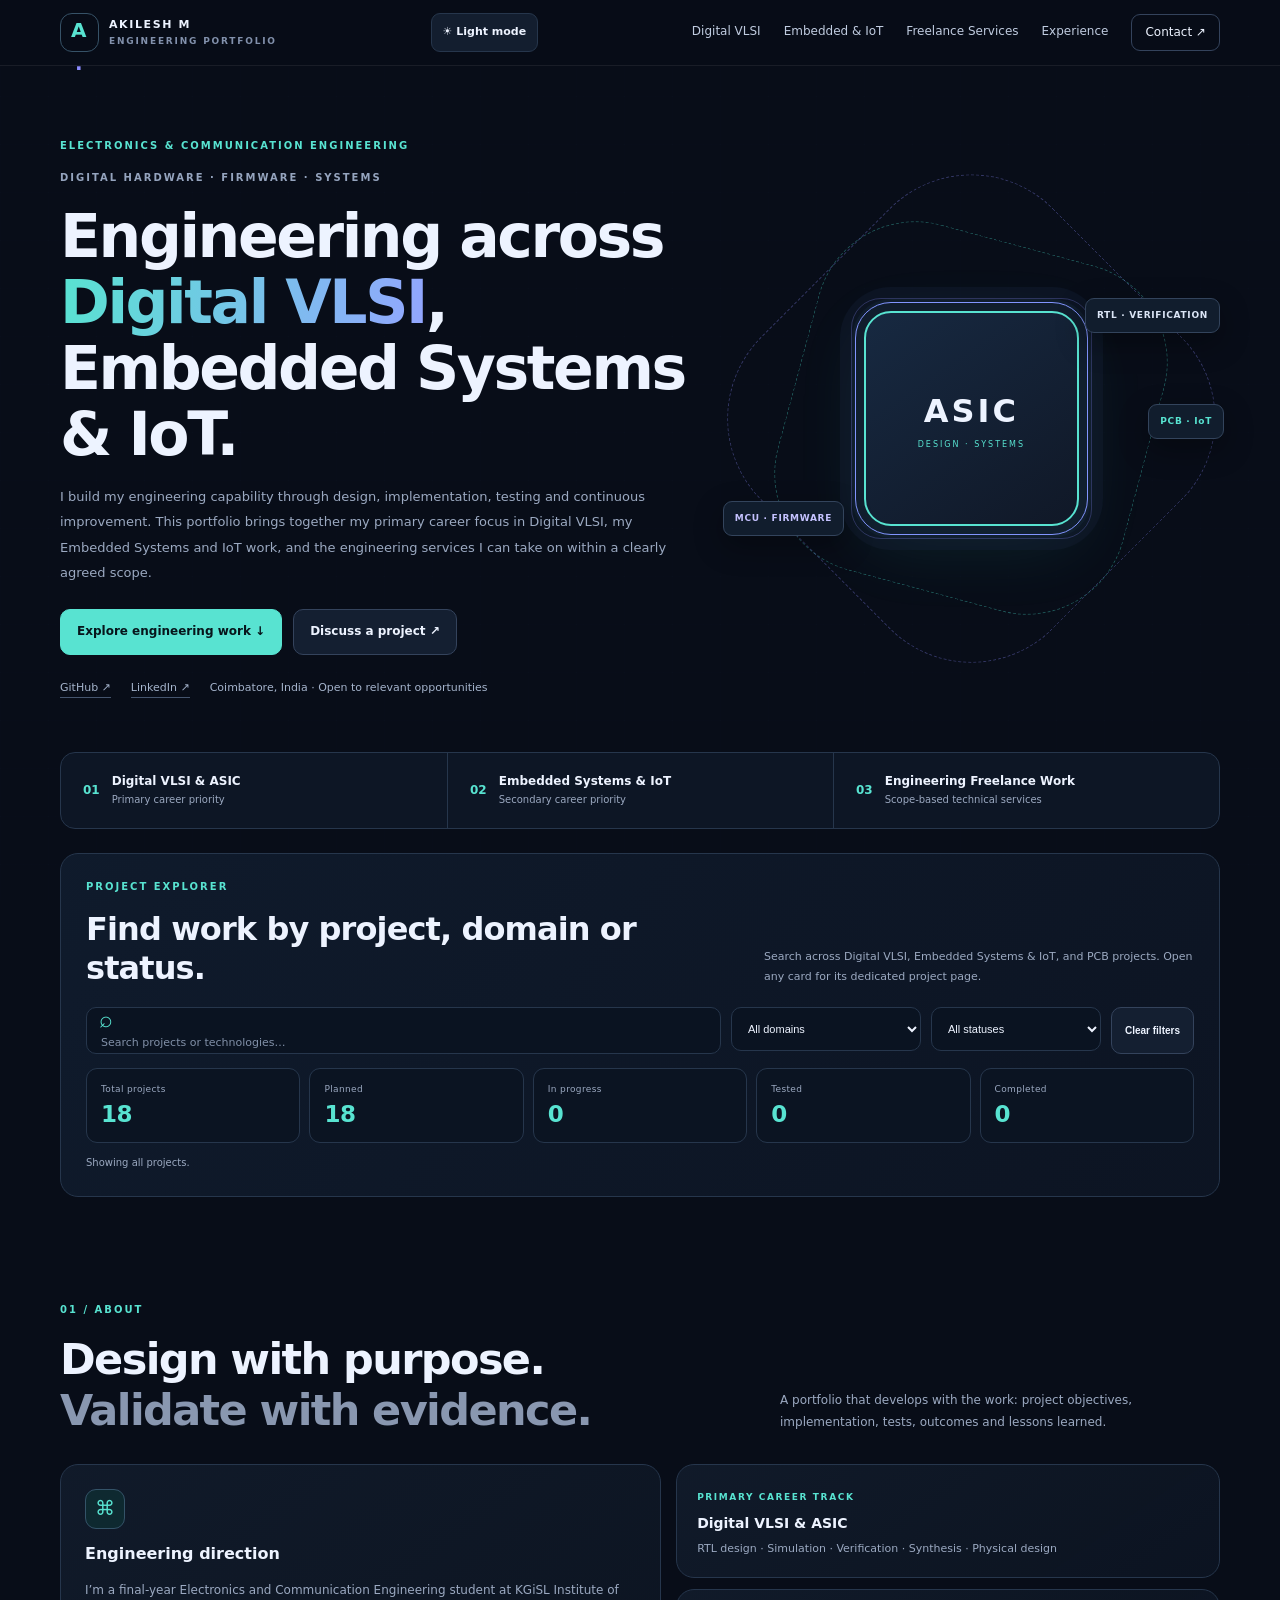
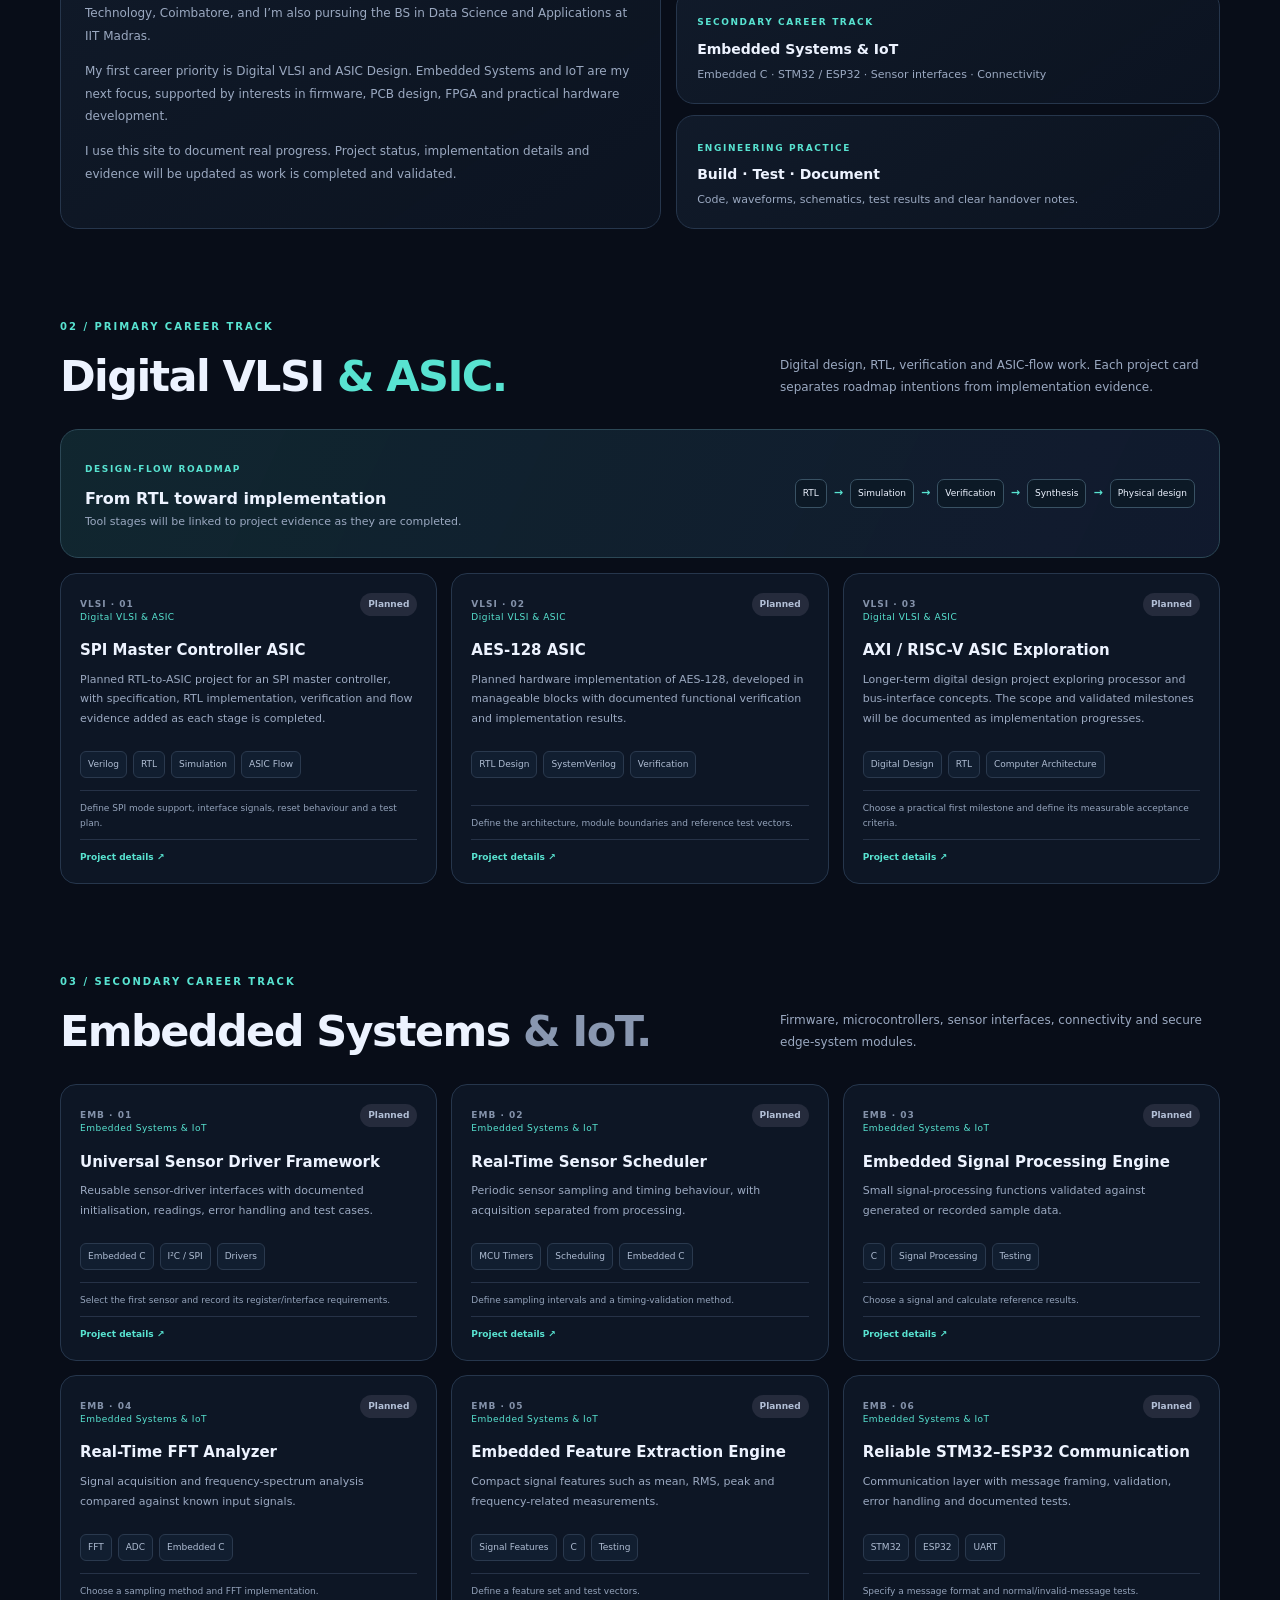
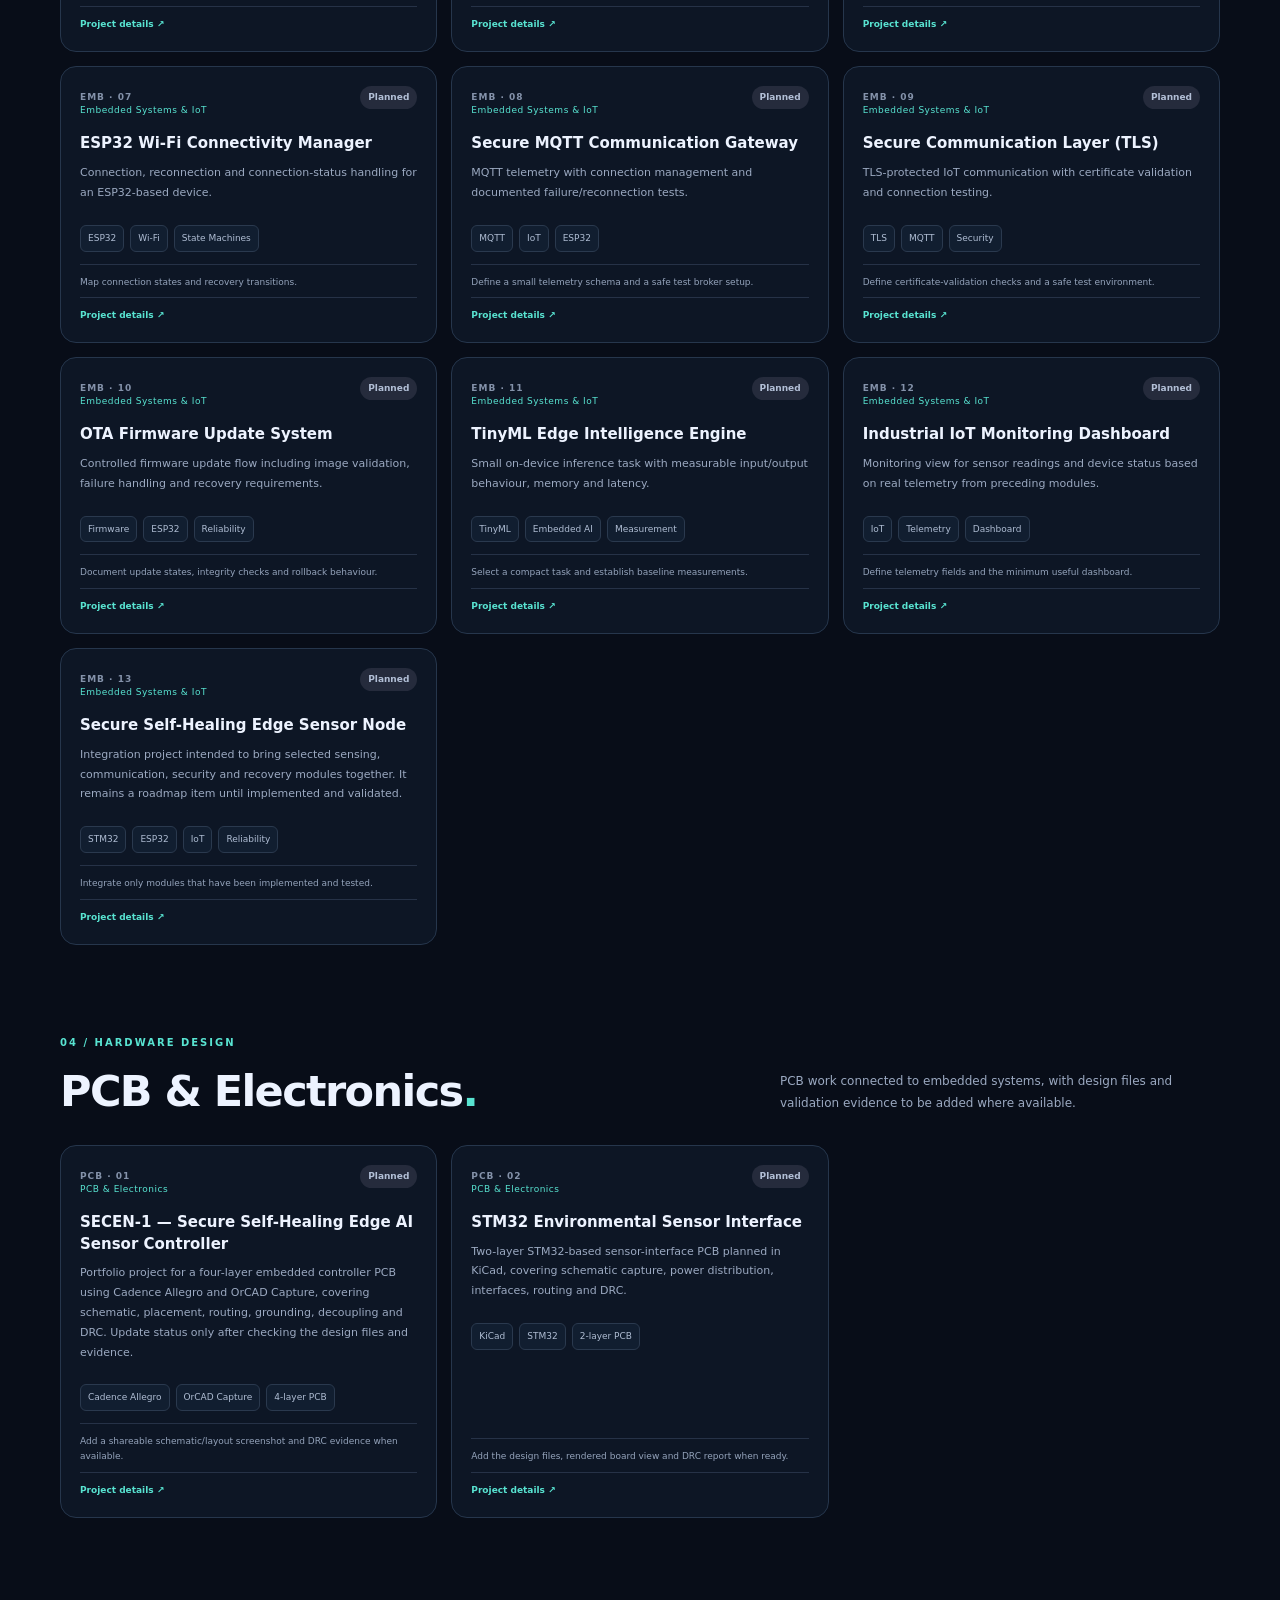
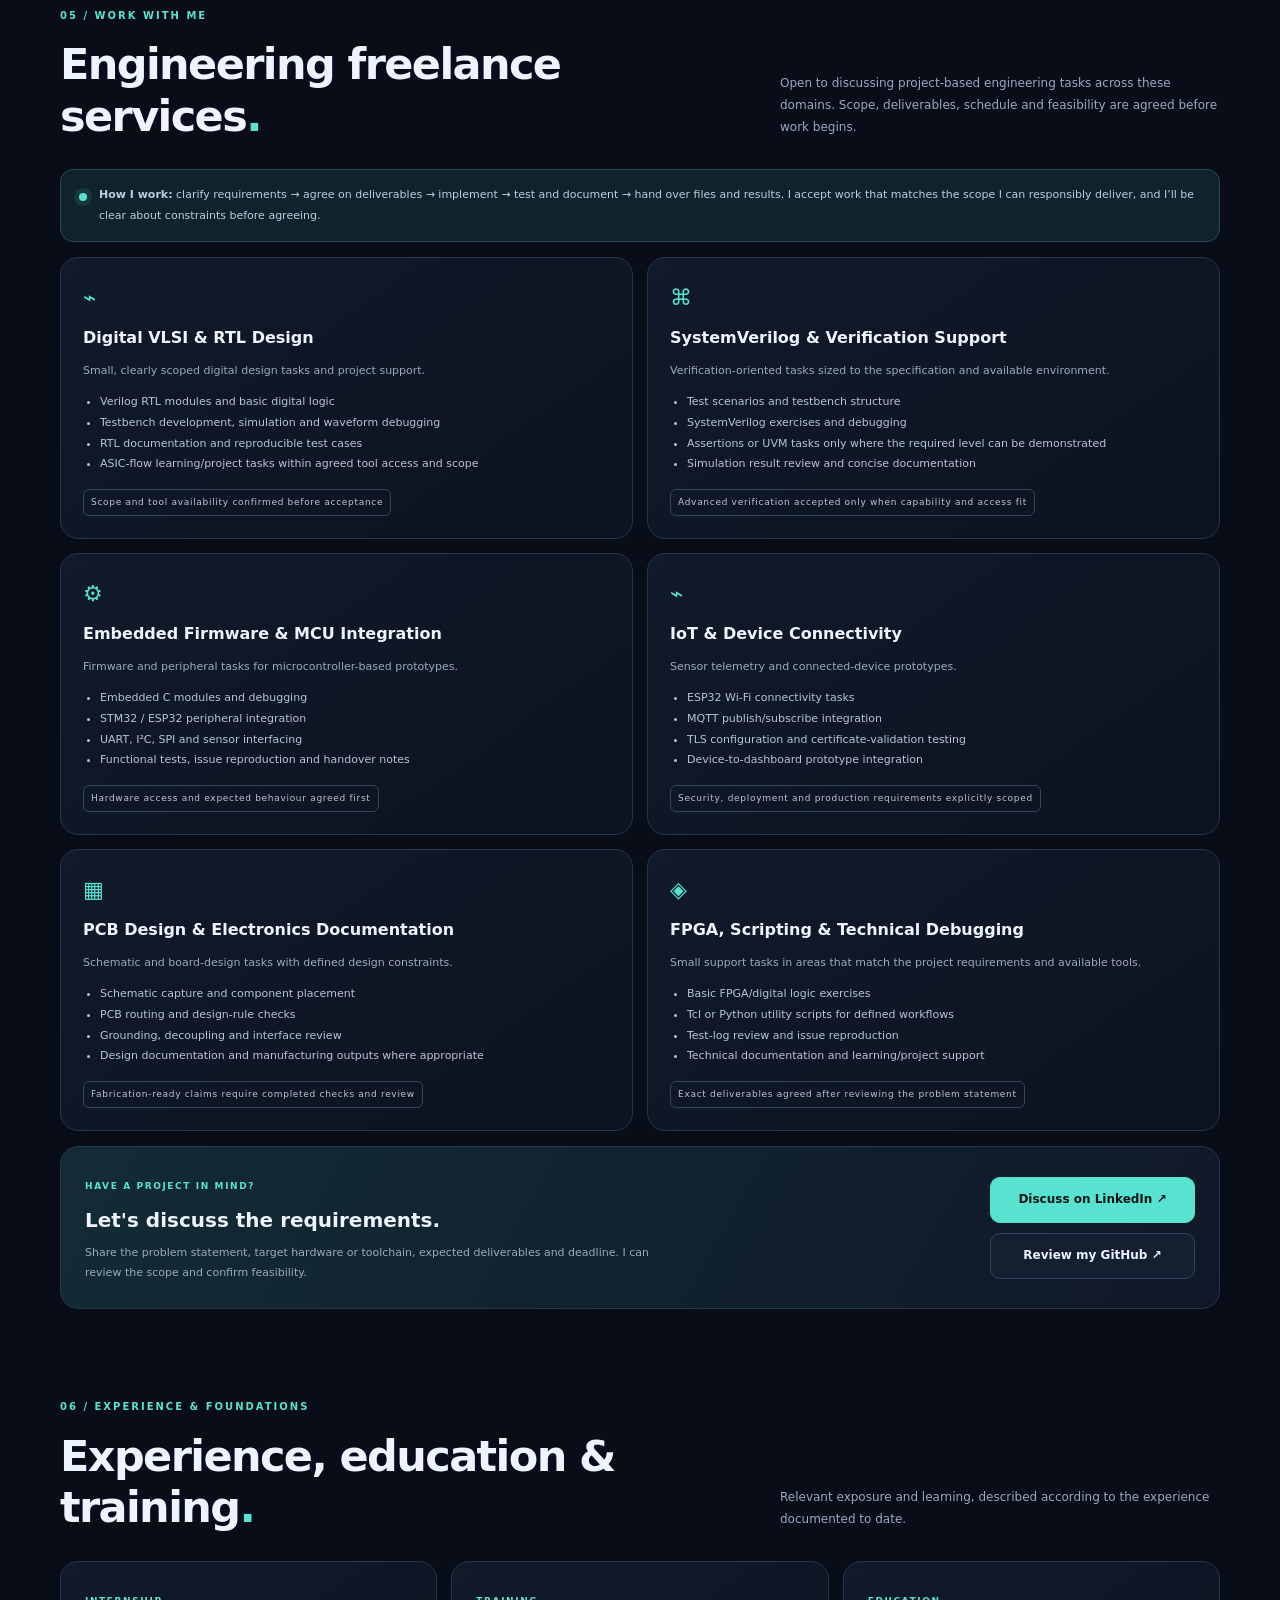
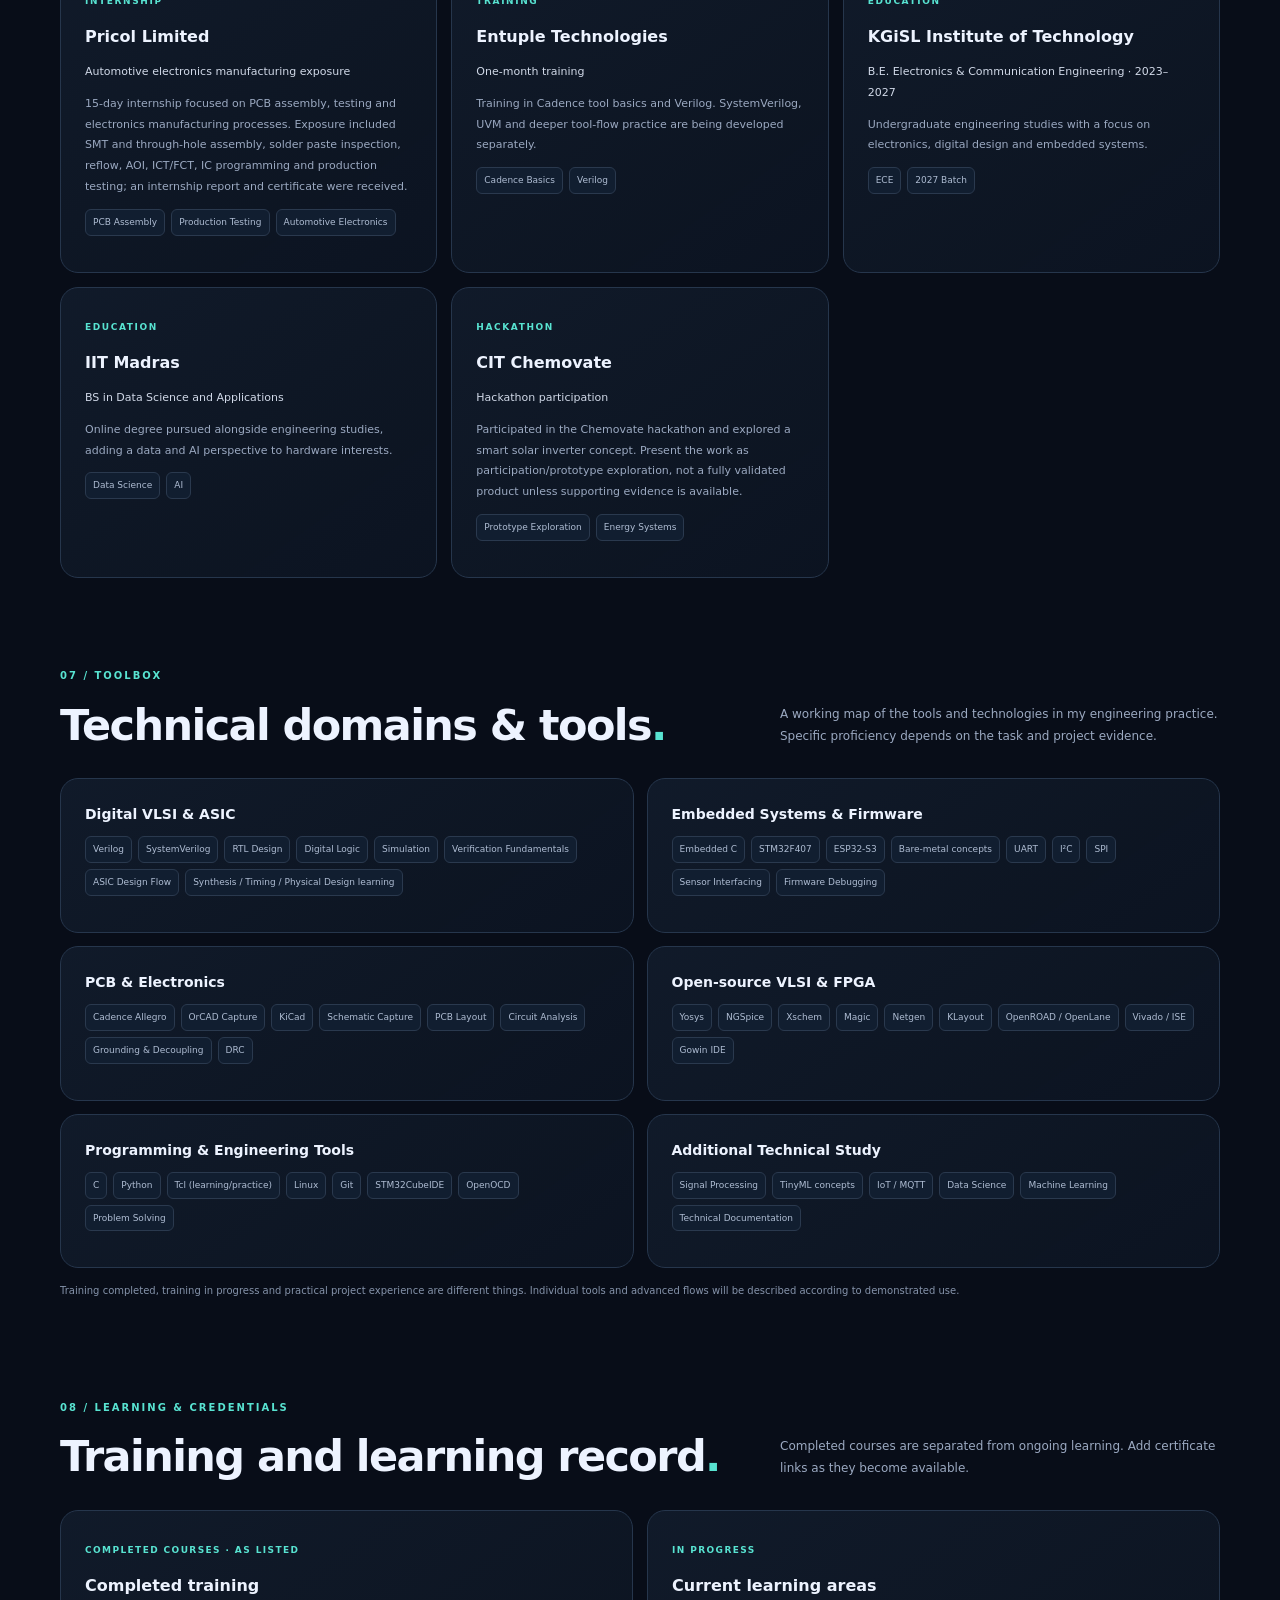
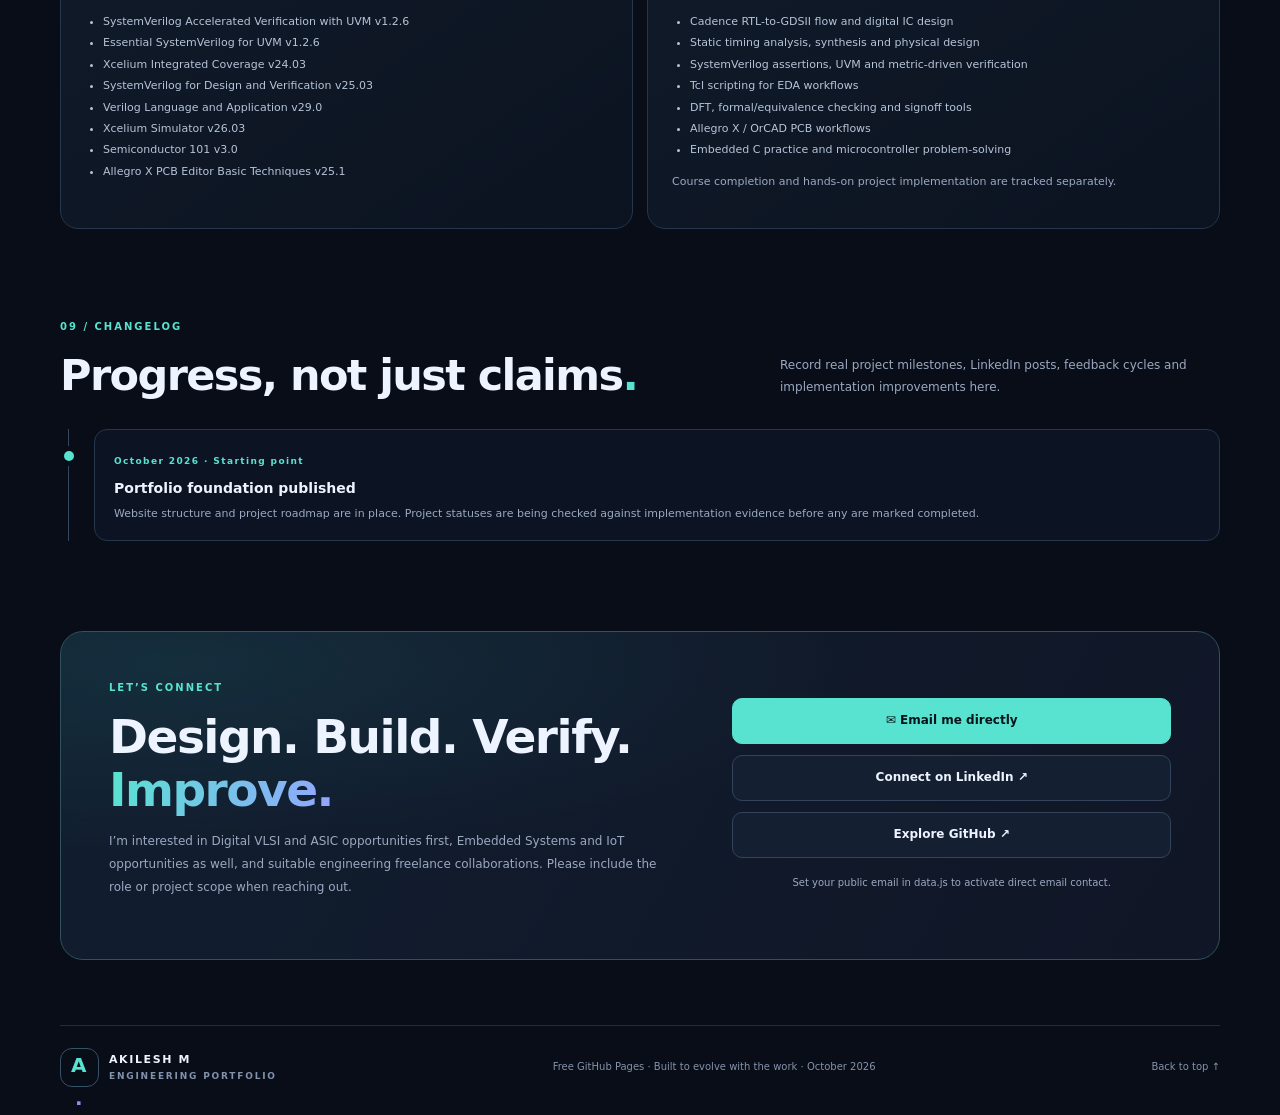
==== commit 30a5ff59: "Add files via upload" ====
--- a/index.html
+++ b/index.html
@@ -6,7 +6,7 @@
   <meta name="description" content="Akilesh's engineering portfolio: Digital VLSI and ASIC design, Embedded Systems and IoT, PCB design, and engineering freelance services.">
   <meta name="theme-color" content="#080d18">
   <title>Akilesh M | Digital VLSI, Embedded Systems & Engineering</title>
-  <link rel="icon" href="assets/favicon.svg" type="image/svg+xml">
+  <link rel="icon" href="favicon.svg" type="image/svg+xml">
   <link rel="stylesheet" href="styles.css">
 </head>
 <body>
@@ -16,7 +16,10 @@
       <span class="logo">A<span>.</span></span>
       <span>AKILESH M<small>ENGINEERING PORTFOLIO</small></span>
     </a>
-    <button id="menuToggle" class="menu-toggle" aria-label="Toggle navigation" aria-expanded="false">☰</button>
+    <div class="header-controls">
+      <button id="themeToggle" class="utility-toggle" type="button" aria-label="Switch to light mode" title="Switch theme">☀ Light mode</button>
+      <button id="menuToggle" class="menu-toggle" aria-label="Toggle navigation" aria-expanded="false">☰</button>
+    </div>
     <nav id="nav">
       <a href="#vlsi">Digital VLSI</a>
       <a href="#embedded">Embedded & IoT</a>
@@ -56,6 +59,27 @@
       <article><span class="number">01</span><div><strong>Digital VLSI & ASIC</strong><small>Primary career priority</small></div></article>
       <article><span class="number">02</span><div><strong>Embedded Systems & IoT</strong><small>Secondary career priority</small></div></article>
       <article><span class="number">03</span><div><strong>Engineering Freelance Work</strong><small>Scope-based technical services</small></div></article>
+    </section>
+
+    <section class="project-explorer wrap" id="projectExplorer" aria-labelledby="explorerTitle">
+      <div class="explorer-heading">
+        <div><p class="eyebrow">PROJECT EXPLORER</p><h2 id="explorerTitle">Find work by project, domain or status.</h2></div>
+        <p>Search across Digital VLSI, Embedded Systems & IoT, and PCB projects. Open any card for its dedicated project page.</p>
+      </div>
+      <div class="filter-controls">
+        <label class="search-wrap"><span class="visually-hidden">Search projects</span><span aria-hidden="true">⌕</span><input id="projectSearch" type="search" placeholder="Search projects or technologies…" autocomplete="off"></label>
+        <label><span class="visually-hidden">Filter by domain</span><select id="categoryFilter"><option value="all">All domains</option><option value="vlsi">Digital VLSI & ASIC</option><option value="embedded">Embedded & IoT</option><option value="pcb">PCB & Electronics</option></select></label>
+        <label><span class="visually-hidden">Filter by status</span><select id="statusFilter"><option value="all">All statuses</option><option>Planned</option><option>In Progress</option><option>Tested</option><option>Completed</option></select></label>
+        <button id="clearFilters" class="btn secondary filter-clear" type="button">Clear filters</button>
+      </div>
+      <div class="progress-summary" aria-label="Project status summary">
+        <article><span>Total projects</span><strong id="countTotal">0</strong></article>
+        <article><span>Planned</span><strong id="countPlanned">0</strong></article>
+        <article><span>In progress</span><strong id="countProgress">0</strong></article>
+        <article><span>Tested</span><strong id="countTested">0</strong></article>
+        <article><span>Completed</span><strong id="countCompleted">0</strong></article>
+      </div>
+      <p class="filter-result" id="filterResult" aria-live="polite">Showing all projects.</p>
     </section>
 
     <section class="section wrap" id="about">
@@ -128,10 +152,11 @@
 
     <section class="contact wrap" id="contact">
       <div><p class="eyebrow">LET’S CONNECT</p><h2>Design. Build. Verify.<br><em>Improve.</em></h2><p>I’m interested in Digital VLSI and ASIC opportunities first, Embedded Systems and IoT opportunities as well, and suitable engineering freelance collaborations. Please include the role or project scope when reaching out.</p></div>
-      <div class="contact-actions"><a class="btn primary" href="https://www.linkedin.com/in/akilesh-m-b138642b8/" target="_blank" rel="noreferrer">Connect / Enquire on LinkedIn ↗</a><a class="btn secondary" href="https://github.com/Akilesh-10" target="_blank" rel="noreferrer">Explore GitHub ↗</a><p class="small-note">Résumé and email contact can be added when you choose the public files/details.</p></div>
+      <div class="contact-actions"><a class="btn primary email-link" data-email-link href="mailto:?subject=Engineering%20project%20enquiry">✉ Email me directly</a><a class="btn secondary" href="https://www.linkedin.com/in/akilesh-m-b138642b8/" target="_blank" rel="noreferrer">Connect on LinkedIn ↗</a><a class="btn secondary" href="https://github.com/Akilesh-10" target="_blank" rel="noreferrer">Explore GitHub ↗</a><p class="small-note" id="emailNote">Set your public email in data.js to activate direct email contact.</p></div>
     </section>
   </main>
   <footer class="footer wrap"><a class="brand" href="#home"><span class="logo">A<span>.</span></span><span>AKILESH M<small>ENGINEERING PORTFOLIO</small></span></a><p>Free GitHub Pages · Built to evolve with the work · <span id="lastUpdated">October 2026</span></p><a href="#home">Back to top ↑</a></footer>
+  <button id="backToTop" class="back-to-top" type="button" aria-label="Back to top" title="Back to top">↑</button>
   <script src="data.js"></script><script src="script.js"></script>
 </body>
 </html>
--- a/styles.css
+++ b/styles.css
@@ -1,3 +1,59 @@
 :root{--bg:#080d18;--panel:#101827;--line:#26364c;--text:#edf3ff;--muted:#9ba9c1;--teal:#58e3d1;--purple:#8c8cff;--max:1160px}*{box-sizing:border-box}html{scroll-behavior:smooth;scroll-padding-top:90px}body{margin:0;background:var(--bg);color:var(--text);font-family:Inter,ui-sans-serif,system-ui,-apple-system,"Segoe UI",sans-serif;line-height:1.65}.grid-bg{position:fixed;inset:0;z-index:-1;opacity:.13;pointer-events:none;background-image:linear-gradient(#6b89b41c 1px,transparent 1px),linear-gradient(90deg,#6b89b41c 1px,transparent 1px);background-size:48px 48px}a{color:inherit;text-decoration:none}a:hover{color:var(--teal)}.wrap{width:min(var(--max),calc(100% - 48px));margin-inline:auto}.header{position:sticky;top:0;z-index:20;display:flex;justify-content:space-between;align-items:center;padding:13px max(24px,calc((100vw - var(--max))/2));background:#080d18ed;backdrop-filter:blur(16px);border-bottom:1px solid #ffffff12}.brand{display:flex;align-items:center;gap:10px;font-size:11px;font-weight:850;letter-spacing:1.6px;color:var(--text)}.brand small{display:block;font-size:9px;color:#8291ac;letter-spacing:1.8px}.logo{display:grid;place-items:center;width:39px;height:39px;border:1px solid #365267;border-radius:12px;color:var(--teal);font-size:20px}.logo span{color:var(--purple)}nav{display:flex;align-items:center;gap:23px;font-size:12px;color:#c0cce0}nav a{color:#c0cce0;text-decoration:none;border-bottom:1px solid transparent;padding:8px 0}nav a:hover{color:var(--teal);border-color:var(--teal)}.nav-cta{border:1px solid #34435c!important;padding:8px 13px!important;border-radius:9px;color:var(--text)!important}.menu-toggle{display:none;background:transparent;color:white;border:1px solid var(--line);padding:7px 10px;border-radius:8px}.hero{display:grid;grid-template-columns:1.12fr .88fr;align-items:center;gap:30px;padding-top:72px;padding-bottom:54px;min-height:575px}.eyebrow{font-size:10px;letter-spacing:2px;color:var(--teal);font-weight:850;margin:0 0 15px}.kicker{font-size:10px;letter-spacing:2px;color:#95a4be;font-weight:800}.hero h1{font-size:clamp(39px,5vw,60px);line-height:1.1;letter-spacing:-2.4px;margin:17px 0}.hero h1 em,.contact h2 em{font-style:normal;background:linear-gradient(100deg,var(--teal),#93a5ff);background-clip:text;color:transparent}.lead{font-size:13px;color:var(--muted);line-height:1.95;max-width:650px}.actions{display:flex;gap:11px;flex-wrap:wrap;margin-top:24px}.btn{display:inline-flex;justify-content:center;align-items:center;padding:12px 16px;border-radius:10px;font-size:12px;font-weight:800;transition:transform .2s,border-color .2s,background .2s;text-decoration:none}.btn:hover{transform:translateY(-2px);text-decoration:none}.primary{background:var(--teal);color:#07151b;border:1px solid var(--teal)}.primary:hover{background:#7aefdf;color:#07151b}.secondary{border:1px solid #34435c;background:#141f31;color:var(--text)}.secondary:hover{border-color:var(--teal);color:var(--teal)}.links{display:flex;gap:20px;flex-wrap:wrap;margin-top:24px;color:#a5b4cc;font-size:11px}.links a{color:#a5b4cc;text-decoration:none;border-bottom:1px solid #45556e}.links a:hover{color:var(--teal);border-color:var(--teal)}.hero-visual{min-height:350px;display:grid;place-items:center;position:relative}.orbit{position:absolute;width:72%;aspect-ratio:1;border:1px dashed #4de0d055;border-radius:28%}.orbit-one{transform:rotate(15deg)}.orbit-two{transform:rotate(45deg);border-color:#8c8cff55;width:83%}.chip{position:relative;width:215px;height:215px;display:flex;align-items:center;justify-content:center;flex-direction:column;border:2px solid var(--teal);border-radius:27px;background:linear-gradient(145deg,#172941,#101827);box-shadow:0 0 0 12px #172a3a66,0 0 0 24px #15233b55,0 20px 70px #39d8c31c;outline:1px solid #8295ff;outline-offset:8px}.chip span{font-size:32px;font-weight:900;letter-spacing:3px}.chip small{font-size:8px;letter-spacing:2px;color:var(--teal)}.chip-pins{position:absolute;inset:-15px;border:1px solid #8c8cff44;border-radius:30px}.float{position:absolute;z-index:2;background:#111d2d;border:1px solid #33445c;border-radius:9px;padding:9px 11px;font-size:9px;letter-spacing:.7px;font-weight:850;box-shadow:0 10px 30px #0005;color:#dce6f7}.f1{top:55px;right:0}.f2{bottom:57px;left:0;color:#c5c2ff}.f3{top:46%;right:-4px;color:var(--teal)}.priority{display:grid;grid-template-columns:repeat(3,1fr);border:1px solid var(--line);background:#0f1827e8;border-radius:15px;margin-bottom:24px}.priority article{display:flex;align-items:center;gap:12px;padding:19px 22px}.priority article+article{border-left:1px solid var(--line)}.number{color:var(--teal);font-size:12px;font-weight:900}.priority strong,.priority small{display:block}.priority strong{font-size:12px}.priority small{font-size:10px;color:var(--muted)}.section{padding-top:90px}.section-heading{display:flex;justify-content:space-between;align-items:end;gap:32px;margin-bottom:27px}.section-heading h2{font-size:clamp(30px,3.8vw,43px);letter-spacing:-1.6px;line-height:1.2;margin:0}.section-heading h2 span{color:#8997b0}.section-heading h2 .accent{color:var(--teal)}.section-heading>p{max-width:440px;font-size:12px;color:var(--muted);line-height:1.85;margin:0 0 4px}.panel{border:1px solid var(--line);border-radius:18px;background:linear-gradient(145deg,#111b2bf7,#0c1421f5);padding:24px}.about-grid{display:grid;grid-template-columns:1.05fr .95fr;gap:15px}.icon-box{width:40px;height:40px;display:grid;place-items:center;border:1px solid #345368;background:#0e2930;border-radius:11px;color:var(--teal);font-size:20px}.panel h3{font-size:16px;margin:12px 0 7px}.panel p{font-size:11px;color:var(--muted);line-height:1.9}.about-main p{font-size:12px}.stack{display:grid;gap:11px}.mini{padding:17px 20px}.mini small,.roadmap small,.service-cta small{font-size:9px;letter-spacing:1.6px;color:var(--teal);font-weight:850}.mini h3{margin:4px 0;font-size:14px}.mini p{margin:0}.roadmap{display:flex;justify-content:space-between;align-items:center;gap:20px;margin-bottom:15px;background:linear-gradient(115deg,#143139b8,#121b30e6);border-color:#2c4856}.roadmap h3{margin:5px 0 0}.roadmap p{margin:0}.flow{display:flex;align-items:center;justify-content:flex-end;gap:7px;flex-wrap:wrap}.flow span{font-size:9px;border:1px solid #395264;background:#0c1926;border-radius:7px;padding:6px 7px;white-space:nowrap}.flow b{font-size:11px;color:var(--teal)}.cards{display:grid;grid-template-columns:repeat(3,minmax(0,1fr));gap:14px}.project{display:flex;flex-direction:column;min-height:255px;padding:19px;border:1px solid var(--line);border-radius:16px;background:#0f1827ed}.project h3{font-size:15px;line-height:1.45;margin:15px 0 8px}.project p{font-size:11px;line-height:1.8;color:var(--muted);margin:0 0 12px}.project-top{display:flex;align-items:center;justify-content:space-between;gap:8px}.project-no{font-size:9px;color:#8492aa;letter-spacing:1px;font-weight:850}.status{font-size:9px;border-radius:30px;padding:4px 8px;font-weight:800;background:#252b3c;color:#b2bfd6;white-space:nowrap}.status-progress{background:#19333a;color:#79e5d5}.status-tested{background:#292744;color:#c0b5ff}.status-complete{background:#203627;color:#a5e7b3}.tags{display:flex;flex-wrap:wrap;gap:6px;margin:10px 0 12px}.tags span{font-size:9px;padding:5px 7px;border:1px solid #2a394e;border-radius:6px;background:#111e30;color:#afbdd3}.project-foot{margin-top:auto;border-top:1px solid #263247;padding-top:10px;font-size:9px;color:#94a3bb}.project-foot+.project-foot{margin-top:8px}.project-links{display:flex;gap:12px;flex-wrap:wrap}.project-links a{color:var(--teal);font-weight:800}.project-links a:hover{text-decoration:underline}.service-note{display:flex;gap:12px;align-items:flex-start;padding:15px 18px;border:1px solid #2c4856;background:#10232c;border-radius:13px;margin-bottom:15px}.service-dot{width:8px;height:8px;border-radius:50%;background:var(--teal);margin-top:8px;flex:none;box-shadow:0 0 0 5px #58e3d119}.service-note p{font-size:11px;line-height:1.85;color:#bdcce0;margin:0}.service-grid{display:grid;grid-template-columns:repeat(2,minmax(0,1fr));gap:14px}.service-card{padding:22px}.service-card .service-icon{font-size:22px;color:var(--teal)}.service-card h3{margin:9px 0}.service-card p{margin:0 0 10px}.service-card ul{margin:10px 0 0;padding-left:17px;color:#b6c4d8;font-size:11px;line-height:1.9}.service-card .scope-label{display:inline-block;margin-top:14px;color:#b9c5d8;font-size:9px;letter-spacing:.7px;border:1px solid #34445a;border-radius:6px;padding:5px 7px}.service-cta{display:flex;align-items:center;justify-content:space-between;gap:24px;margin-top:15px;background:linear-gradient(120deg,#122c35,#101827)}.service-cta h3{font-size:20px;margin:6px 0}.service-cta p{max-width:600px;margin:0}.service-buttons{display:grid;gap:10px;min-width:205px}.experience-grid .panel{min-height:220px}.role{color:#d1d9e8!important;font-size:11px!important}.tagline{font-size:9px;letter-spacing:1.6px;color:var(--teal);font-weight:850}.skills-grid{display:grid;grid-template-columns:repeat(2,minmax(0,1fr));gap:13px}.skill-card h3{margin:0;font-size:14px}.note{font-size:10px;color:#8593aa;margin-top:15px}.learning-grid{display:grid;grid-template-columns:1fr 1fr;gap:14px}.learning-grid ul{padding-left:18px;margin-bottom:0;color:#b6c4d8;font-size:11px;line-height:1.95}.learning-grid .status-line{font-size:9px;letter-spacing:1.4px;color:var(--teal);font-weight:850}.timeline{border-left:1px solid #34465e;margin-left:8px;padding-left:25px;display:grid;gap:14px}.timeline-item{position:relative;border:1px solid var(--line);border-radius:13px;background:#0f1827c9;padding:16px 19px}.timeline-item:before{content:"";position:absolute;left:-31px;top:21px;width:10px;height:10px;border-radius:50%;background:var(--teal);box-shadow:0 0 0 5px var(--bg)}.timeline-date{font-size:9px;letter-spacing:1.4px;color:var(--teal);font-weight:850}.timeline-item h3{font-size:14px;margin:5px 0}.timeline-item p{font-size:11px;color:var(--muted);margin:0}.timeline-item a{color:var(--teal)}.contact{margin-top:90px;margin-bottom:65px;display:grid;grid-template-columns:1.15fr .85fr;align-items:center;gap:30px;padding:clamp(26px,5vw,48px);border:1px solid #31515d;border-radius:23px;background:radial-gradient(ellipse at 10% 10%,#35aaa01e,transparent 45%),linear-gradient(120deg,#111e30,#101626)}.contact h2{font-size:clamp(34px,4vw,47px);line-height:1.12;letter-spacing:-1.5px;margin:0 0 14px}.contact p:not(.eyebrow){font-size:12px;color:var(--muted);line-height:1.9;max-width:550px}.contact-actions{display:grid;gap:11px;text-align:center}.small-note{font-size:10px!important;margin:4px 0 0}.footer{display:flex;align-items:center;justify-content:space-between;gap:18px;padding-top:22px;padding-bottom:25px;border-top:1px solid #202d41}.footer p,.footer>a:last-child{font-size:10px;color:#8593aa}.footer>a:last-child:hover{color:var(--teal)}
 @media(max-width:900px){.hero{grid-template-columns:1fr .8fr}.hero h1{font-size:46px}.cards{grid-template-columns:repeat(2,minmax(0,1fr))}.section-heading{align-items:flex-start;flex-direction:column;gap:11px}.roadmap{align-items:flex-start;flex-direction:column}.flow{justify-content:flex-start}.service-cta{align-items:flex-start}.experience-grid .panel{min-height:0}}
 @media(max-width:680px){.wrap{width:calc(100% - 32px)}.header{padding:11px 16px}.menu-toggle{display:block}nav{display:none;position:absolute;top:64px;left:0;right:0;background:#0c1422;padding:17px 20px 21px;border-bottom:1px solid var(--line);flex-direction:column;align-items:stretch;gap:10px}nav.open{display:flex}nav a{padding:6px 0}.nav-cta{text-align:center}.hero{grid-template-columns:1fr;padding-top:38px;gap:0}.hero-visual{grid-row:1;min-height:270px}.chip{width:150px;height:150px;border-radius:20px}.chip span{font-size:24px}.f1{top:20px}.f2{bottom:18px}.f3{top:45%;right:0}.hero h1{font-size:clamp(38px,10.5vw,51px);letter-spacing:-1.7px}.priority{grid-template-columns:1fr}.priority article{padding:14px 18px}.priority article+article{border-left:0;border-top:1px solid var(--line)}.section{padding-top:70px}.section-heading h2{font-size:33px}.about-grid,.skills-grid,.learning-grid,.service-grid,.contact{grid-template-columns:1fr}.cards{grid-template-columns:1fr}.project{min-height:0}.service-cta{flex-direction:column}.service-buttons{width:100%;min-width:0}.contact{margin-top:68px;margin-bottom:42px}.footer{flex-wrap:wrap;align-items:flex-start}.footer p{order:3;width:100%;margin:0}.flow{gap:5px}.flow span{font-size:8px}}
+
+/* Version 3 features: theme toggle, project explorer, status dashboard and case-study pages. */
+.header-controls{display:flex;align-items:center;gap:9px;flex:none}.utility-toggle{font:inherit;font-size:11px;font-weight:800;border:1px solid var(--line);border-radius:9px;padding:9px 11px;background:#131e2f;color:var(--text);cursor:pointer;white-space:nowrap}.utility-toggle:hover{border-color:var(--teal);color:var(--teal)}
+.project-explorer{margin-top:10px;margin-bottom:15px;padding:25px;border:1px solid var(--line);border-radius:18px;background:linear-gradient(130deg,#101c2df2,#0d1523f5)}.explorer-heading{display:flex;align-items:end;justify-content:space-between;gap:26px}.explorer-heading h2{font-size:clamp(23px,3vw,32px);line-height:1.2;letter-spacing:-.9px;margin:0}.explorer-heading>p{max-width:430px;margin:0;color:var(--muted);font-size:11px;line-height:1.8}.filter-controls{display:grid;grid-template-columns:minmax(220px,1fr) 190px 170px auto;gap:10px;margin-top:20px}.filter-controls label{display:block;min-width:0}.filter-controls select,.search-wrap{width:100%;min-height:44px;border:1px solid var(--line);border-radius:10px;background:#0a1321;color:var(--text);padding:0 12px;font-size:11px}.filter-controls select{cursor:pointer}.search-wrap{display:flex;align-items:center;gap:8px;padding:0 12px}.search-wrap>span:not(.visually-hidden){font-size:23px;color:var(--teal);line-height:1}.search-wrap input{width:100%;min-width:0;border:0;outline:0;background:transparent;color:var(--text);font:inherit}.search-wrap input::placeholder{color:#8190a8}.filter-clear{font-size:10px;padding:9px 13px;white-space:nowrap}.progress-summary{display:grid;grid-template-columns:repeat(5,minmax(0,1fr));gap:9px;margin-top:14px}.progress-summary article{padding:13px 14px;border:1px solid var(--line);border-radius:11px;background:#0b1422}.progress-summary span{display:block;font-size:9px;color:var(--muted);letter-spacing:.35px}.progress-summary strong{display:block;margin-top:3px;font-size:23px;line-height:1.25;letter-spacing:-.5px;color:var(--teal)}.filter-result{font-size:10px;color:var(--muted);margin:12px 0 0}.project[hidden]{display:none!important}.project-category{margin:-7px 0 0!important;font-size:9px!important;letter-spacing:.5px;color:var(--teal)!important}.project-detail-link{display:inline-flex;align-items:center;gap:4px}.back-to-top{position:fixed;right:22px;bottom:22px;z-index:30;width:44px;height:44px;border:1px solid var(--teal);border-radius:13px;background:var(--teal);color:#07151b;font-size:25px;font-weight:900;box-shadow:0 10px 35px #0004;cursor:pointer;opacity:0;transform:translateY(10px);pointer-events:none;transition:opacity .2s,transform .2s}.back-to-top.visible{opacity:1;transform:translateY(0);pointer-events:auto}.visually-hidden{position:absolute!important;width:1px!important;height:1px!important;padding:0!important;margin:-1px!important;overflow:hidden!important;clip:rect(0,0,0,0)!important;white-space:nowrap!important;border:0!important}.notice-active{color:var(--teal)!important}
+/* Dedicated project case-study page. All evidence files can stay beside the HTML files at repository root. */
+.detail-header{display:flex;justify-content:space-between;align-items:center;gap:18px;padding:18px 0;border-bottom:1px solid var(--line)}.detail-actions{display:flex;align-items:center;gap:10px}.detail-main{padding:55px 0 70px}.detail-hero{padding:clamp(24px,5vw,48px);border:1px solid var(--line);border-radius:23px;background:radial-gradient(ellipse at 90% 0%,#35aaa01c,transparent 45%),linear-gradient(130deg,#111f31,#0e1625)}.detail-hero h1{max-width:900px;font-size:clamp(34px,5.5vw,57px);line-height:1.12;letter-spacing:-1.9px;margin:12px 0}.detail-hero .detail-summary{max-width:850px;font-size:13px;line-height:1.9;color:var(--muted)}.detail-meta{display:flex;align-items:center;gap:9px;flex-wrap:wrap;margin-top:18px}.detail-domain{font-size:10px;color:var(--teal);font-weight:800;letter-spacing:1px}.detail-link-row{display:flex;gap:10px;flex-wrap:wrap;margin-top:22px}.detail-grid{display:grid;grid-template-columns:minmax(0,1.4fr) minmax(240px,.6fr);gap:16px;margin-top:16px;align-items:start}.detail-content{display:grid;gap:14px}.detail-section{border:1px solid var(--line);border-radius:16px;background:var(--panel);padding:23px}.detail-section h2{font-size:19px;margin:0 0 9px;letter-spacing:-.4px}.detail-section p,.detail-section li{font-size:12px;line-height:1.9;color:var(--muted)}.detail-section ul{padding-left:20px;margin:9px 0}.detail-aside{display:grid;gap:14px;position:sticky;top:95px}.detail-aside .detail-section{padding:18px}.detail-evidence-grid{display:grid;grid-template-columns:repeat(2,minmax(0,1fr));gap:10px;margin-top:13px}.evidence-image{display:block;width:100%;height:auto;border:1px solid var(--line);border-radius:10px;background:var(--bg)}.evidence-caption{font-size:10px;color:var(--muted);margin-top:5px}.empty-evidence{padding:18px;border:1px dashed var(--line);border-radius:11px;color:var(--muted);font-size:11px;line-height:1.8}.detail-footer{padding:19px 0 28px;border-top:1px solid var(--line);display:flex;justify-content:space-between;gap:14px;flex-wrap:wrap;font-size:10px;color:var(--muted)}.not-found{padding:45px 0;text-align:center}.not-found h1{font-size:32px}
+
+/* Light theme overrides for elements that have intentional dark theme fills. */
+:root[data-theme="light"]{--bg:#f5f8fc;--panel:#ffffff;--line:#d8e1ec;--text:#172338;--muted:#5e6d83;--teal:#087f78;--purple:#6b5bd2;color-scheme:light}
+:root[data-theme="light"] body{background:var(--bg);color:var(--text)}
+:root[data-theme="light"] .header{background:#f5f8fced;border-bottom-color:#d8e1ec}
+:root[data-theme="light"] nav,:root[data-theme="light"] nav a{color:#40516a}
+:root[data-theme="light"] .brand small{color:#6f7e92}
+:root[data-theme="light"] .utility-toggle{background:#fff;color:#172338}
+:root[data-theme="light"] .menu-toggle{color:#172338}
+:root[data-theme="light"] .priority{background:#fff}
+:root[data-theme="light"] .panel,:root[data-theme="light"] .project,:root[data-theme="light"] .timeline-item{background:#fff;border-color:var(--line)}
+:root[data-theme="light"] .mini small,:root[data-theme="light"] .roadmap small,:root[data-theme="light"] .service-cta small{color:#087f78}
+:root[data-theme="light"] .roadmap{background:linear-gradient(115deg,#e8f6f4,#f7f9fd);border-color:#cbdeda}
+:root[data-theme="light"] .flow span{background:#fff;border-color:#ccdae4;color:#24334a}
+:root[data-theme="light"] .tags span{background:#f3f6fa;border-color:#d8e1ec;color:#42536a}
+:root[data-theme="light"] .status{background:#e9eef5;color:#42536a}
+:root[data-theme="light"] .status-progress{background:#d9f4ef;color:#086e66}
+:root[data-theme="light"] .status-tested{background:#eee9ff;color:#5b4bb0}
+:root[data-theme="light"] .status-complete{background:#dff5e5;color:#236a3c}
+:root[data-theme="light"] .project-foot{border-top-color:#d8e1ec;color:#63728a}
+:root[data-theme="light"] .project-links a,:root[data-theme="light"] .timeline-item a{color:#087f78}
+:root[data-theme="light"] .service-note{background:#e9f6f4;border-color:#c8e2dd}
+:root[data-theme="light"] .service-note p,:root[data-theme="light"] .service-card ul{color:#43536a}
+:root[data-theme="light"] .service-card .scope-label{color:#43536a;border-color:#d1dce7}
+:root[data-theme="light"] .service-cta{background:linear-gradient(120deg,#e6f5f2,#f7f9fd)}
+:root[data-theme="light"] .role{color:#34465e!important}
+:root[data-theme="light"] .learning-grid ul{color:#43536a}
+:root[data-theme="light"] .timeline{border-left-color:#cbd6e3}
+:root[data-theme="light"] .timeline-item:before{box-shadow:0 0 0 5px var(--bg)}
+:root[data-theme="light"] .contact{background:radial-gradient(ellipse at 10% 10%,#35aaa015,transparent 45%),linear-gradient(120deg,#fff,#eff5fb);border-color:#c9dfdf}
+:root[data-theme="light"] .footer{border-top-color:#d8e1ec}
+:root[data-theme="light"] .footer p,:root[data-theme="light"] .footer>a:last-child{color:#607087}
+:root[data-theme="light"] .project-explorer{background:linear-gradient(130deg,#fff,#f0f5fb)}
+:root[data-theme="light"] .filter-controls select,:root[data-theme="light"] .search-wrap{background:#fff;color:#172338;border-color:#d4deea}
+:root[data-theme="light"] .search-wrap input{color:#172338}
+:root[data-theme="light"] .search-wrap input::placeholder{color:#7d8ba0}
+:root[data-theme="light"] .progress-summary article{background:#fff;border-color:#d8e1ec}
+:root[data-theme="light"] .progress-summary strong{color:#087f78}
+:root[data-theme="light"] .chip{background:linear-gradient(145deg,#e9f2fb,#fff);color:#172338;box-shadow:0 0 0 12px #c6d9e766,0 0 0 24px #d4dff555,0 20px 70px #39d8c31c}
+:root[data-theme="light"] .float{background:#fff;color:#304158;border-color:#cbd6e3;box-shadow:0 10px 30px #10243d12}
+:root[data-theme="light"] .secondary{background:#fff;color:#172338;border-color:#cbd6e3}
+:root[data-theme="light"] .detail-hero{background:radial-gradient(ellipse at 90% 0%,#35aaa015,transparent 45%),linear-gradient(130deg,#fff,#eff5fb)}
+:root[data-theme="light"] .detail-section{background:#fff}
+:root[data-theme="light"] .detail-domain{color:#087f78}
+:root[data-theme="light"] .empty-evidence{border-color:#cbd6e3}
+:root[data-theme="light"] .menu-toggle{border-color:#cbd6e3}
+
+@media(max-width:900px){.filter-controls{grid-template-columns:1fr 1fr}.search-wrap{grid-column:1/-1}.filter-clear{justify-self:start}.explorer-heading{align-items:flex-start;flex-direction:column;gap:8px}.detail-grid{grid-template-columns:1fr}.detail-aside{position:static;grid-template-columns:repeat(2,minmax(0,1fr))}}
+@media(max-width:680px){.header-controls{gap:6px}.utility-toggle{font-size:10px;padding:8px 9px}.project-explorer{padding:17px}.filter-controls{grid-template-columns:1fr}.search-wrap{grid-column:auto}.progress-summary{grid-template-columns:repeat(2,minmax(0,1fr))}.progress-summary article:first-child{grid-column:1/-1}.detail-header{align-items:flex-start}.detail-main{padding-top:30px}.detail-grid{grid-template-columns:1fr}.detail-aside{grid-template-columns:1fr}.detail-evidence-grid{grid-template-columns:1fr}.detail-hero h1{letter-spacing:-1px}.detail-link-row .btn{width:100%}}
+.video-frame{position:relative;width:100%;padding-bottom:56.25%;height:0;overflow:hidden;border-radius:12px;border:1px solid var(--line);background:var(--bg)}.video-frame iframe{position:absolute;inset:0;width:100%;height:100%;border:0}.detail-link-row .btn{font-size:10px}
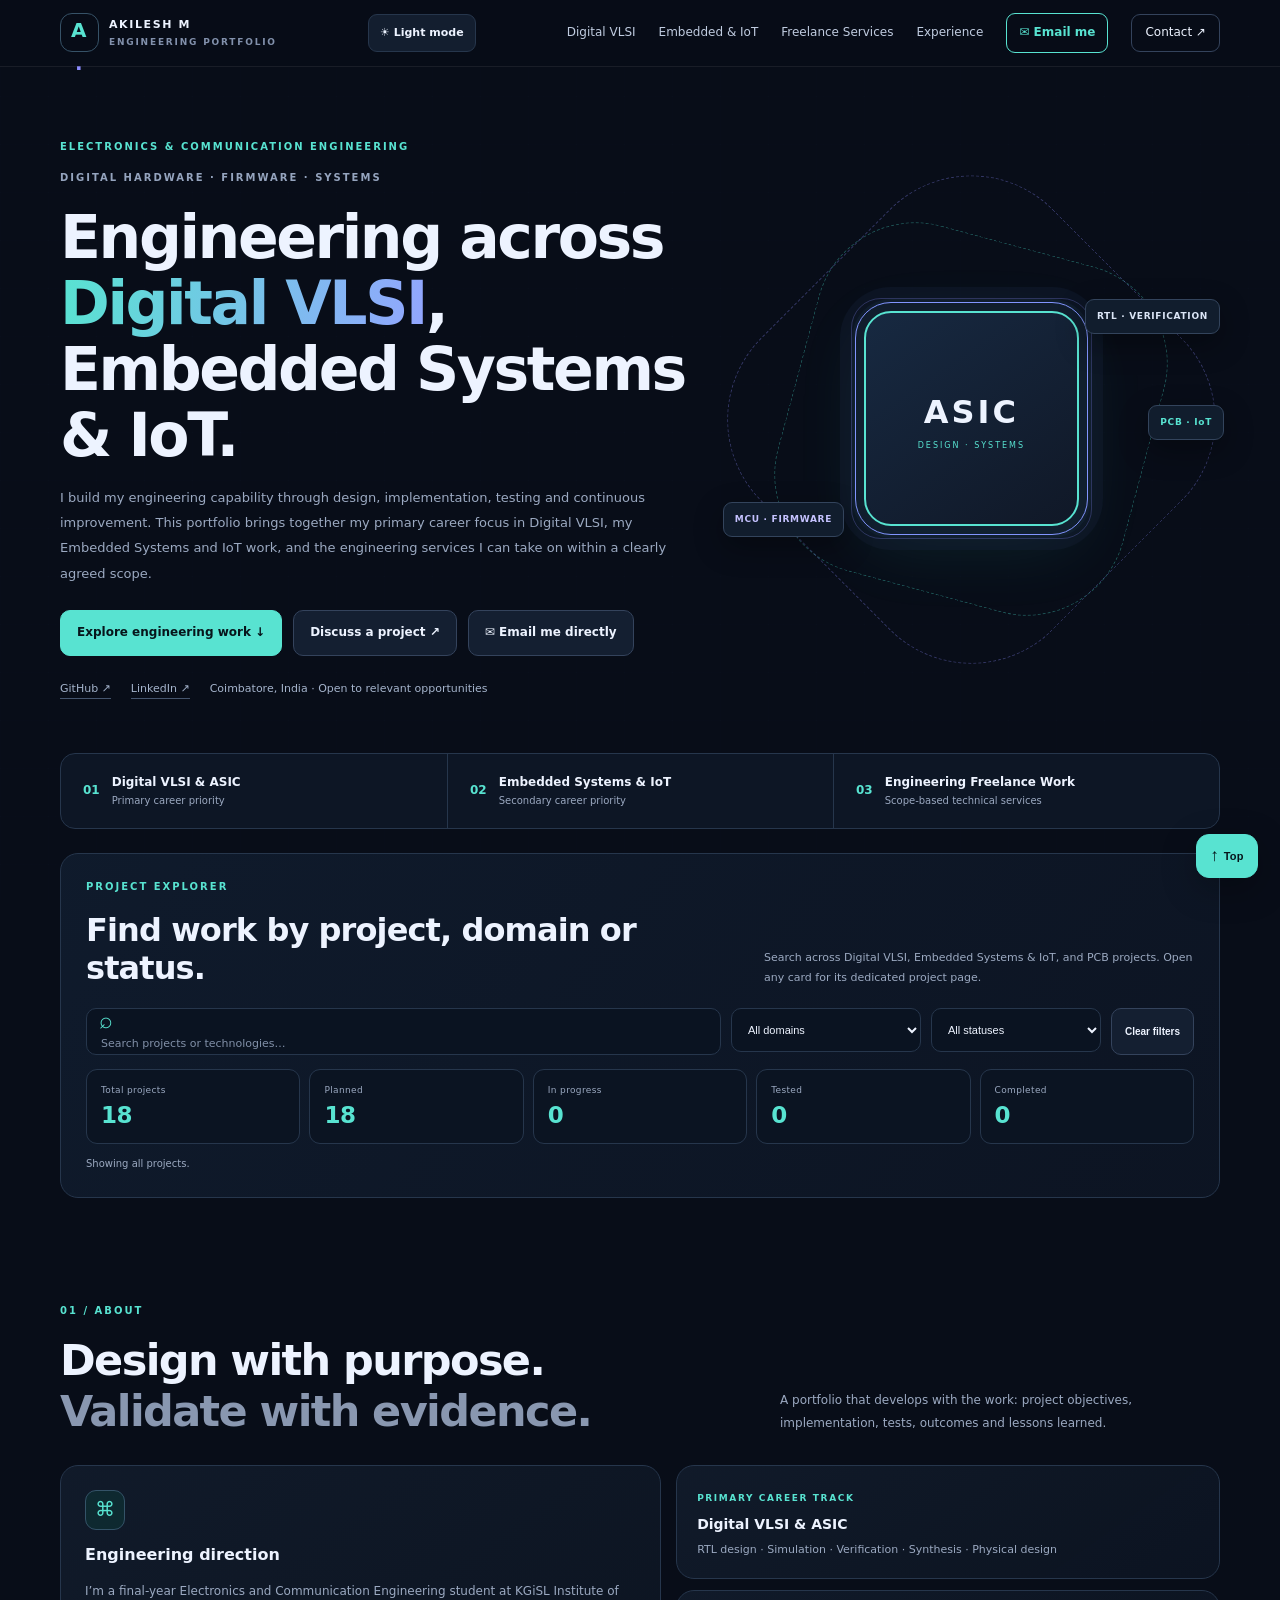
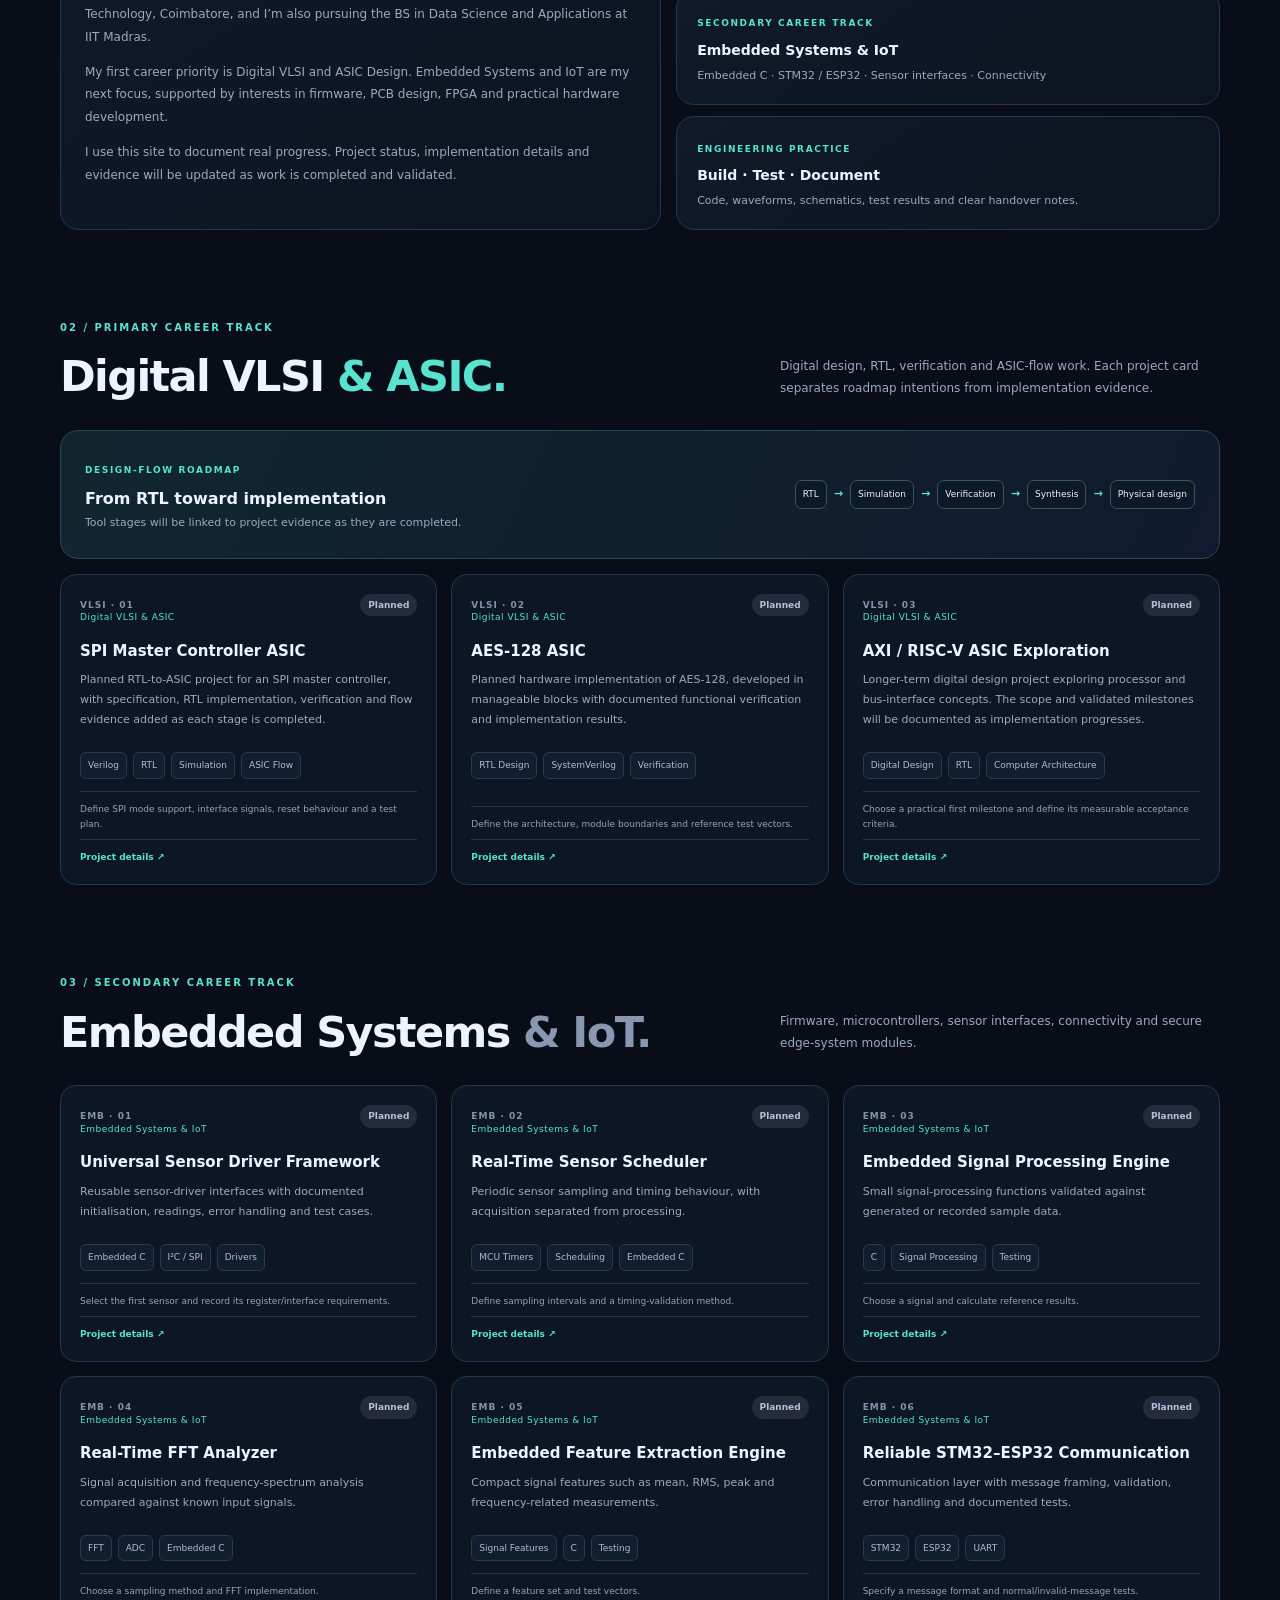
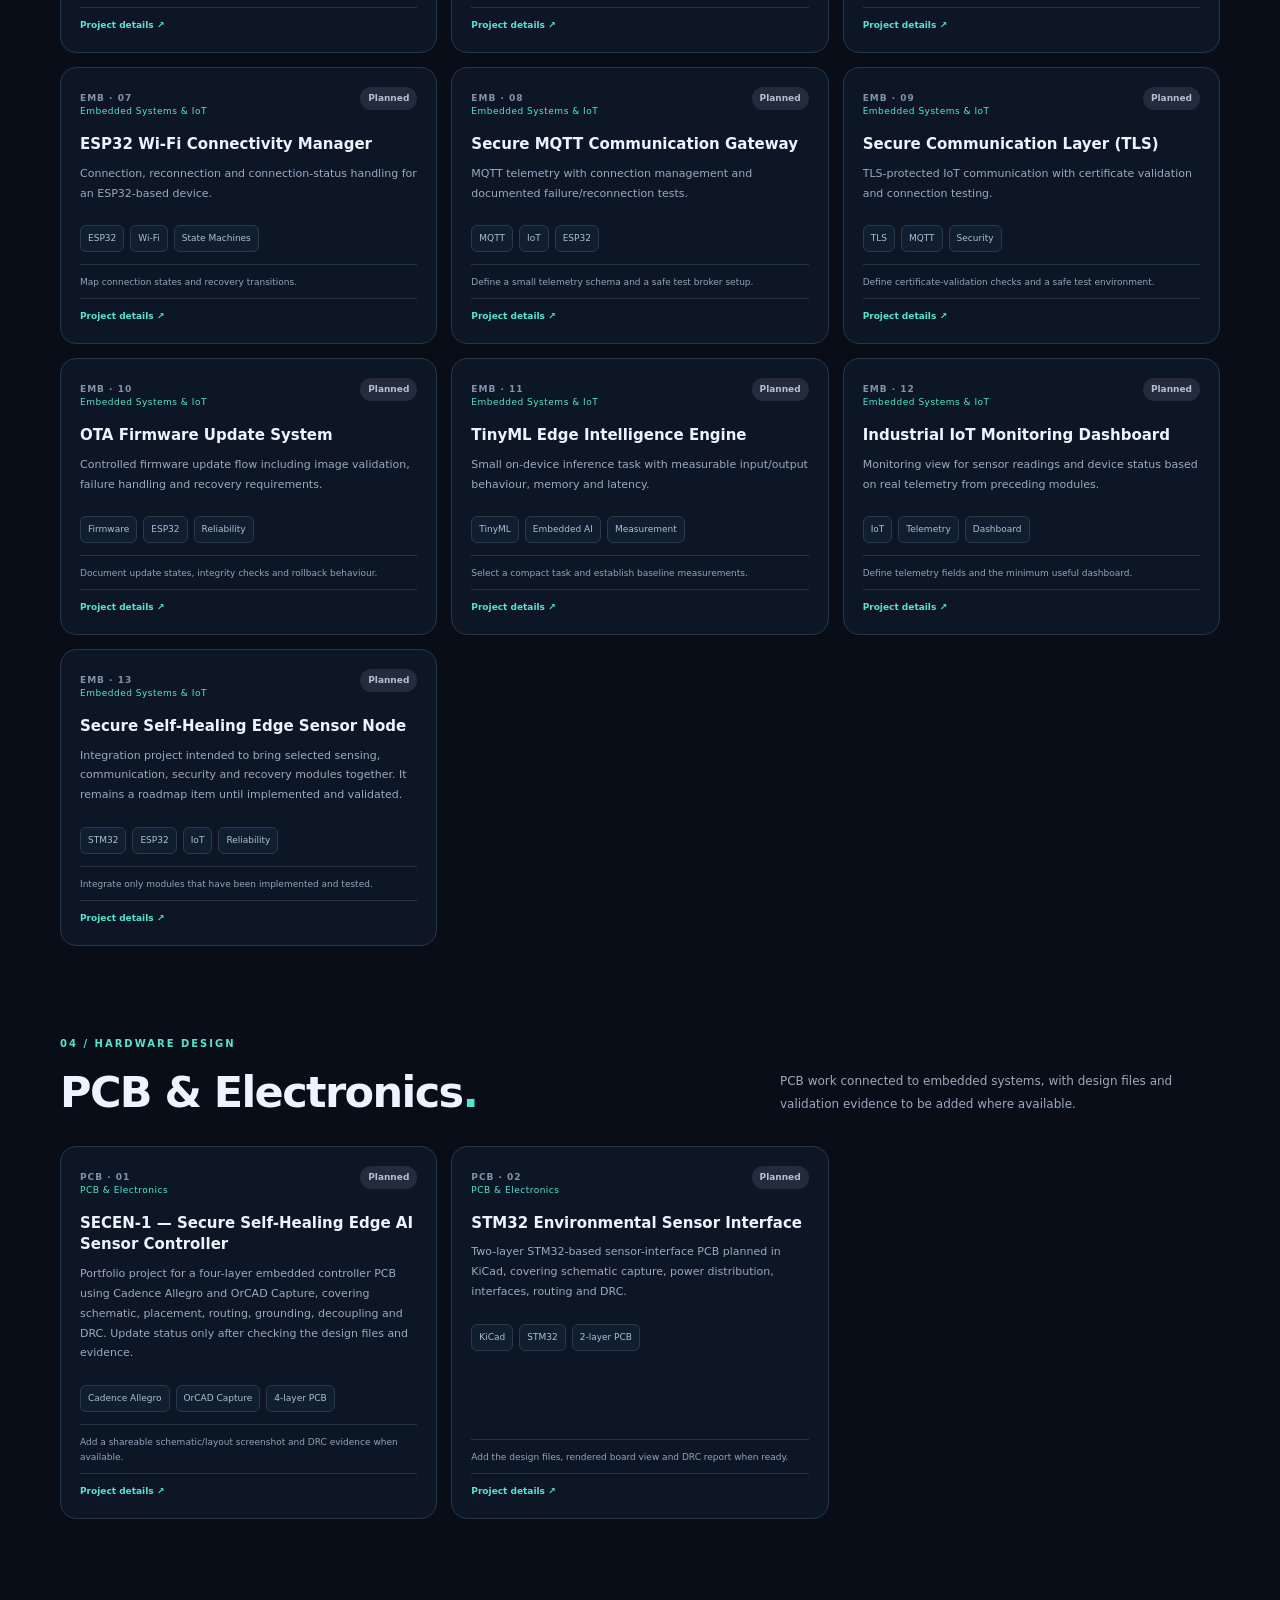
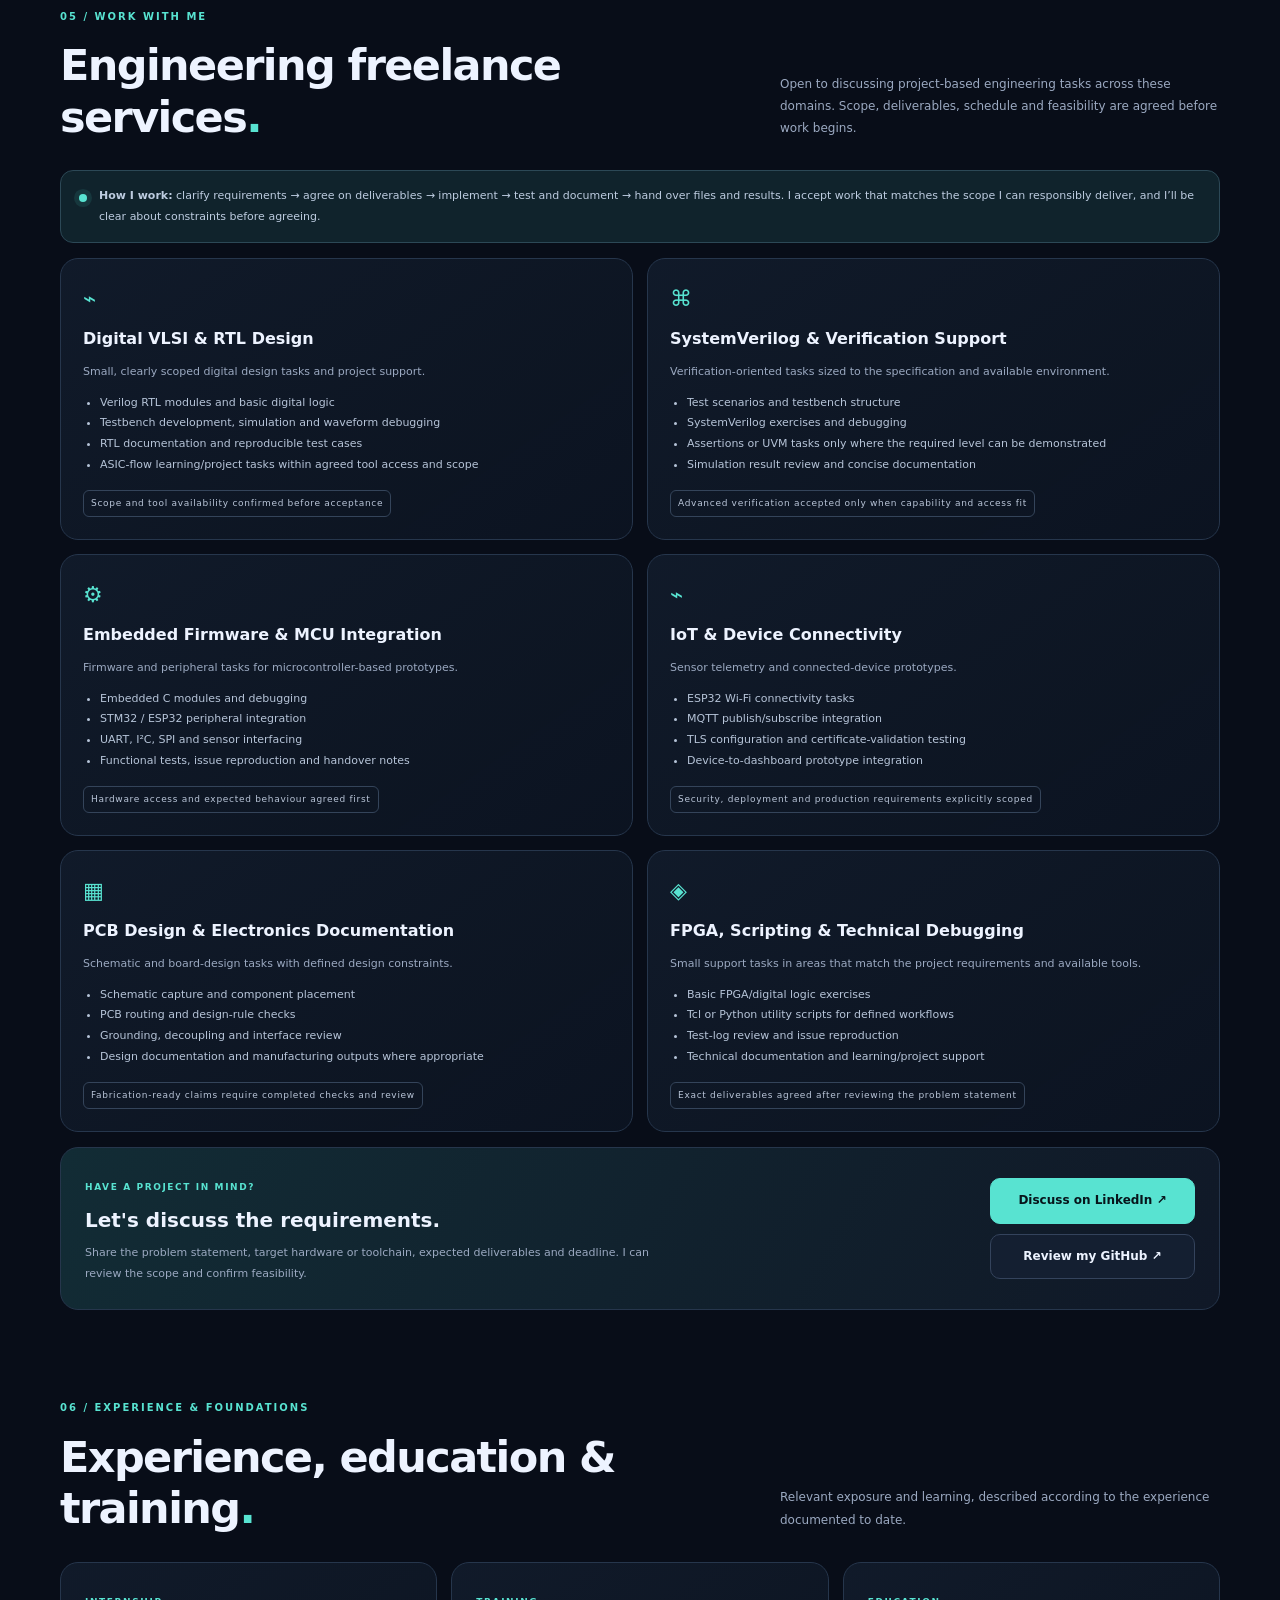
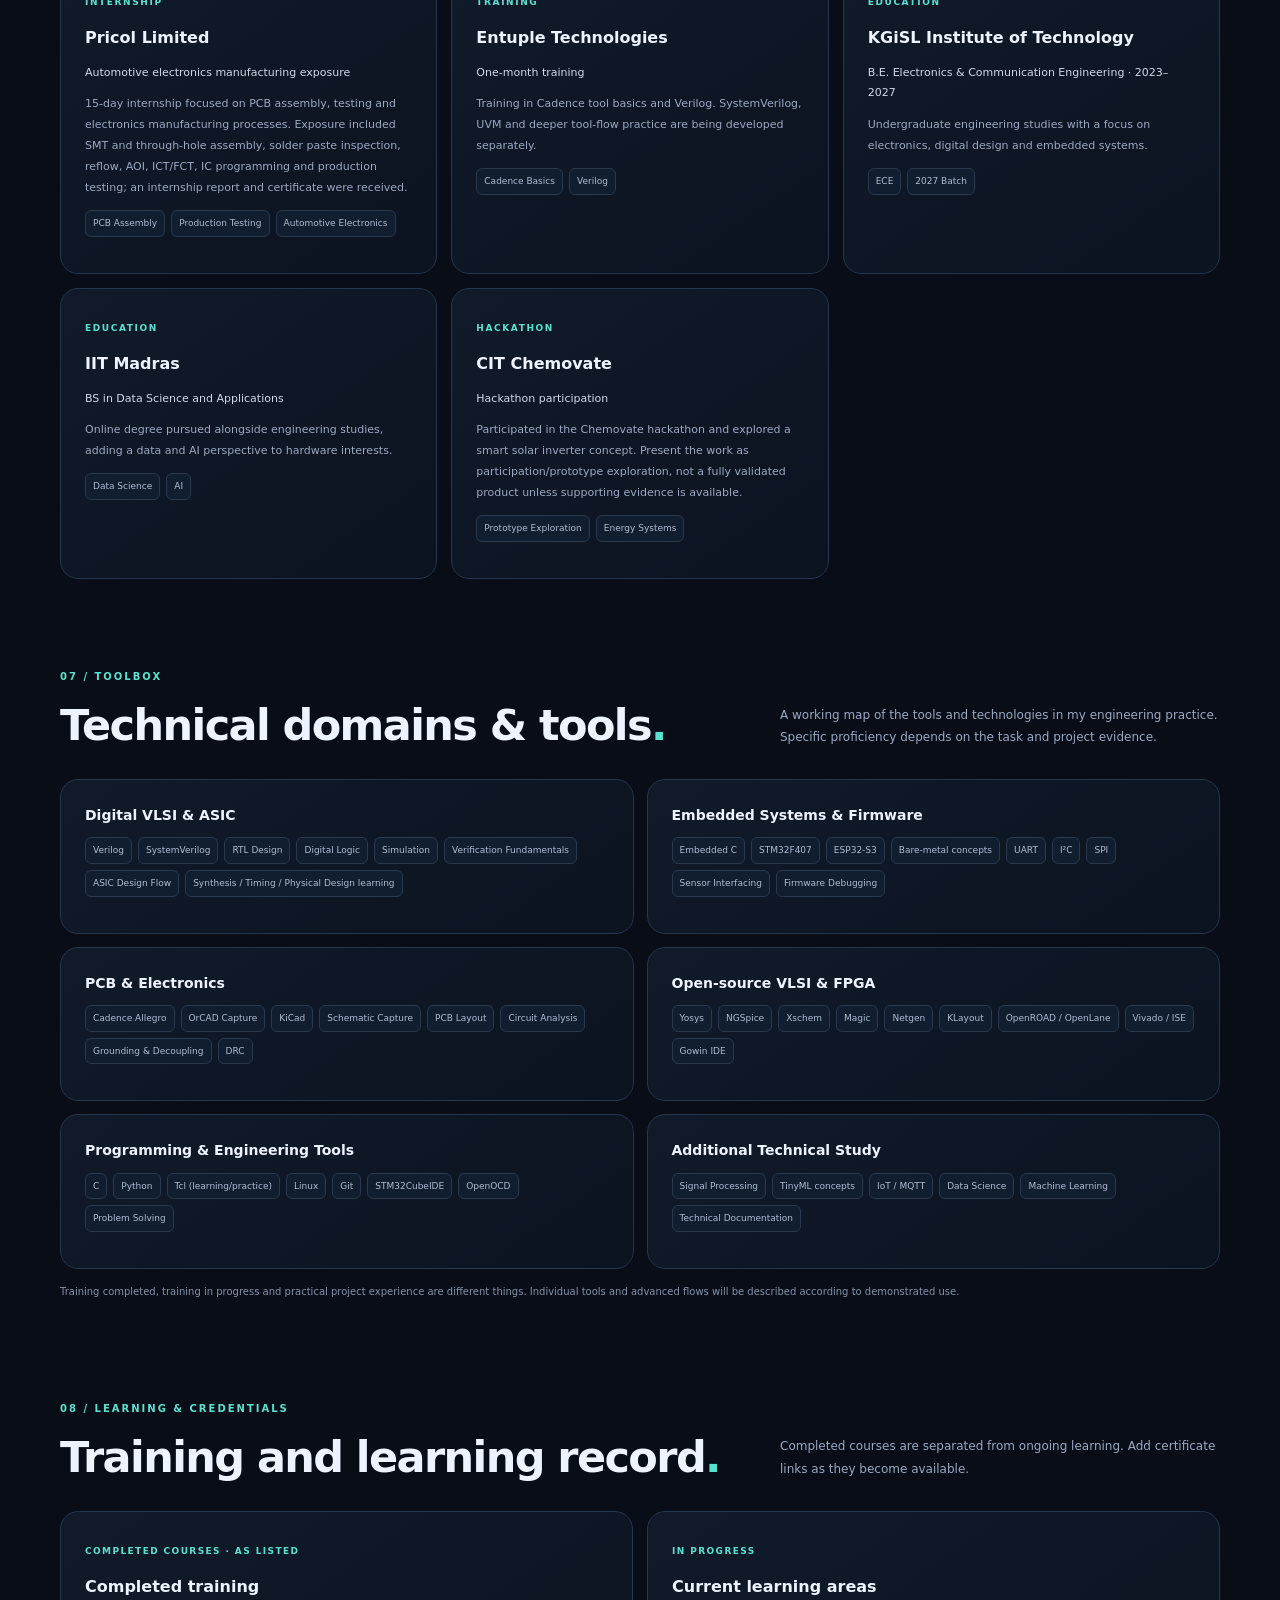
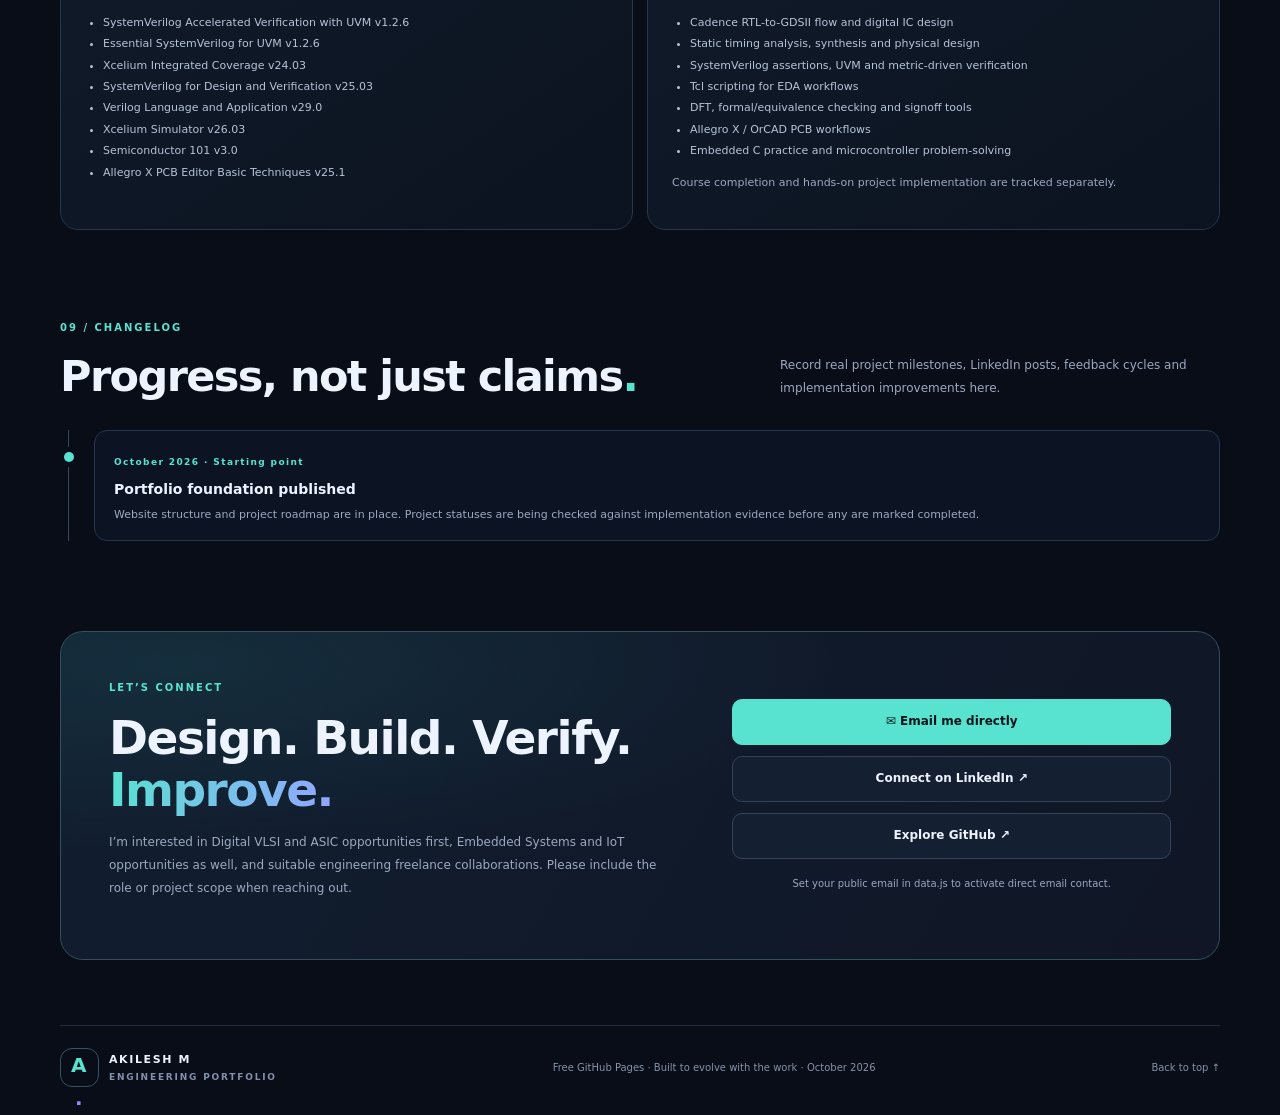
==== commit b7a9f6ed: "Add files via upload" ====
--- a/index.html
+++ b/index.html
@@ -25,6 +25,7 @@
       <a href="#embedded">Embedded & IoT</a>
       <a href="#services">Freelance Services</a>
       <a href="#experience">Experience</a>
+      <a class="nav-email" data-email-link href="mailto:akilesh11789@gmail.com?subject=Engineering%20project%20enquiry">✉ Email me</a>
       <a class="nav-cta" href="#contact">Contact ↗</a>
     </nav>
   </header>
@@ -39,6 +40,7 @@
         <div class="actions">
           <a class="btn primary" href="#vlsi">Explore engineering work ↓</a>
           <a class="btn secondary" href="#services">Discuss a project ↗</a>
+          <a class="btn secondary email-link" data-email-link href="mailto:akilesh11789@gmail.com?subject=Engineering%20project%20enquiry">✉ Email me directly</a>
         </div>
         <div class="links">
           <a href="https://github.com/Akilesh-10" target="_blank" rel="noreferrer">GitHub ↗</a>
@@ -156,7 +158,7 @@
     </section>
   </main>
   <footer class="footer wrap"><a class="brand" href="#home"><span class="logo">A<span>.</span></span><span>AKILESH M<small>ENGINEERING PORTFOLIO</small></span></a><p>Free GitHub Pages · Built to evolve with the work · <span id="lastUpdated">October 2026</span></p><a href="#home">Back to top ↑</a></footer>
-  <button id="backToTop" class="back-to-top" type="button" aria-label="Back to top" title="Back to top">↑</button>
+  <button id="backToTop" class="back-to-top visible" type="button" aria-label="Back to top" title="Back to top">↑ <span>Top</span></button>
   <script src="data.js"></script><script src="script.js"></script>
 </body>
 </html>
--- a/styles.css
+++ b/styles.css
@@ -57,3 +57,17 @@
 @media(max-width:900px){.filter-controls{grid-template-columns:1fr 1fr}.search-wrap{grid-column:1/-1}.filter-clear{justify-self:start}.explorer-heading{align-items:flex-start;flex-direction:column;gap:8px}.detail-grid{grid-template-columns:1fr}.detail-aside{position:static;grid-template-columns:repeat(2,minmax(0,1fr))}}
 @media(max-width:680px){.header-controls{gap:6px}.utility-toggle{font-size:10px;padding:8px 9px}.project-explorer{padding:17px}.filter-controls{grid-template-columns:1fr}.search-wrap{grid-column:auto}.progress-summary{grid-template-columns:repeat(2,minmax(0,1fr))}.progress-summary article:first-child{grid-column:1/-1}.detail-header{align-items:flex-start}.detail-main{padding-top:30px}.detail-grid{grid-template-columns:1fr}.detail-aside{grid-template-columns:1fr}.detail-evidence-grid{grid-template-columns:1fr}.detail-hero h1{letter-spacing:-1px}.detail-link-row .btn{width:100%}}
 .video-frame{position:relative;width:100%;padding-bottom:56.25%;height:0;overflow:hidden;border-radius:12px;border:1px solid var(--line);background:var(--bg)}.video-frame iframe{position:absolute;inset:0;width:100%;height:100%;border:0}.detail-link-row .btn{font-size:10px}
+
+
+/* Visibility and interaction polish for the four requested portfolio features. */
+nav .nav-email{display:inline-flex;align-items:center;gap:6px;border:1px solid var(--teal);border-radius:9px;padding:9px 12px;color:var(--teal);font-weight:800;white-space:nowrap}
+nav .nav-email:hover{background:#58e3d11a;color:var(--teal)}
+.project[data-project-card]{cursor:pointer;transition:transform .18s ease,border-color .18s ease,box-shadow .18s ease}
+.project[data-project-card]:hover,.project[data-project-card]:focus-visible{transform:translateY(-3px);border-color:var(--teal);box-shadow:0 12px 35px #0002;outline:none}
+.project[data-project-card]:focus-visible{outline:2px solid var(--teal);outline-offset:3px}
+.back-to-top{opacity:1;transform:none;pointer-events:auto;display:flex;align-items:center;justify-content:center;gap:5px;min-width:62px;width:auto;padding:0 12px;font-size:17px}
+.back-to-top span{font-size:11px;letter-spacing:.2px}
+.back-to-top.visible{opacity:1;transform:none;pointer-events:auto}
+:root[data-theme="light"] nav .nav-email{color:#087f78;border-color:#087f78}
+:root[data-theme="light"] .project[data-project-card]:hover,:root[data-theme="light"] .project[data-project-card]:focus-visible{box-shadow:0 12px 30px #10243d10}
+@media(max-width:680px){nav .nav-email{display:flex;width:max-content}.back-to-top{right:12px;bottom:12px;min-width:58px;min-height:44px}}
